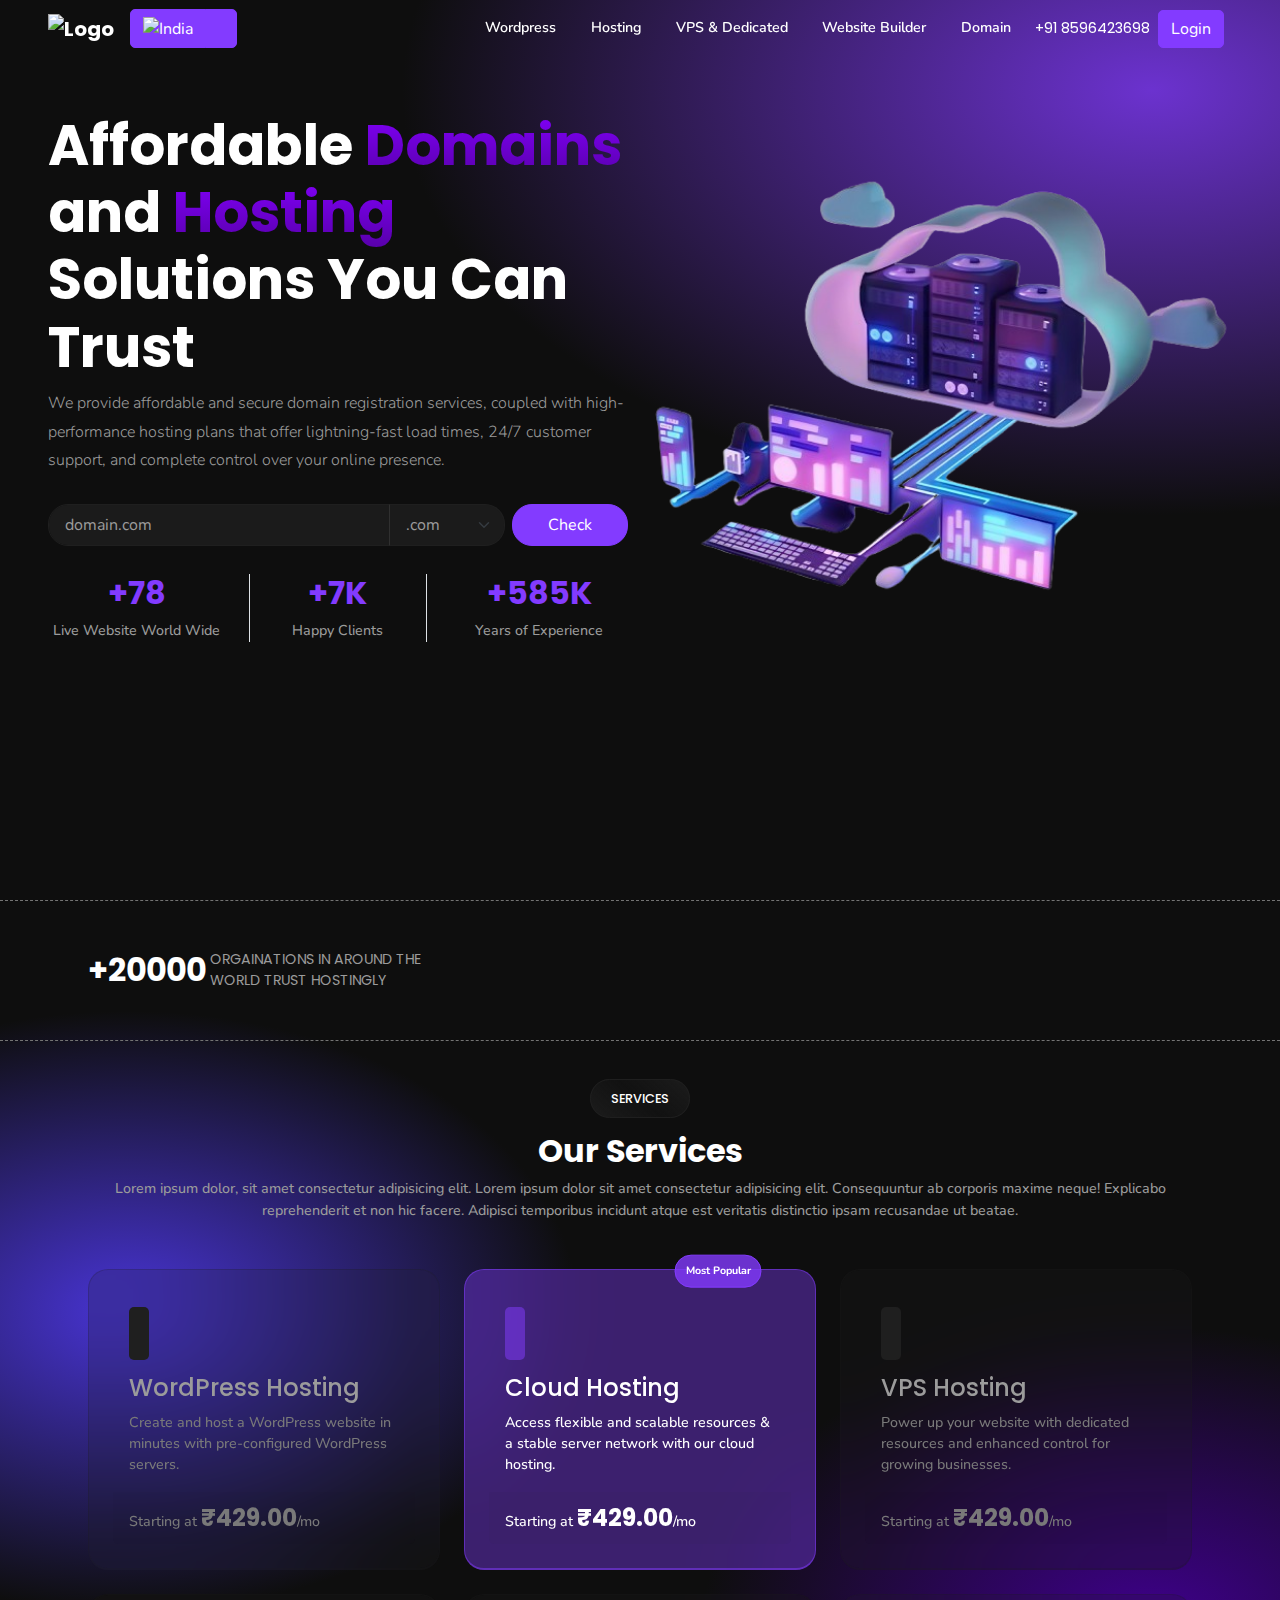
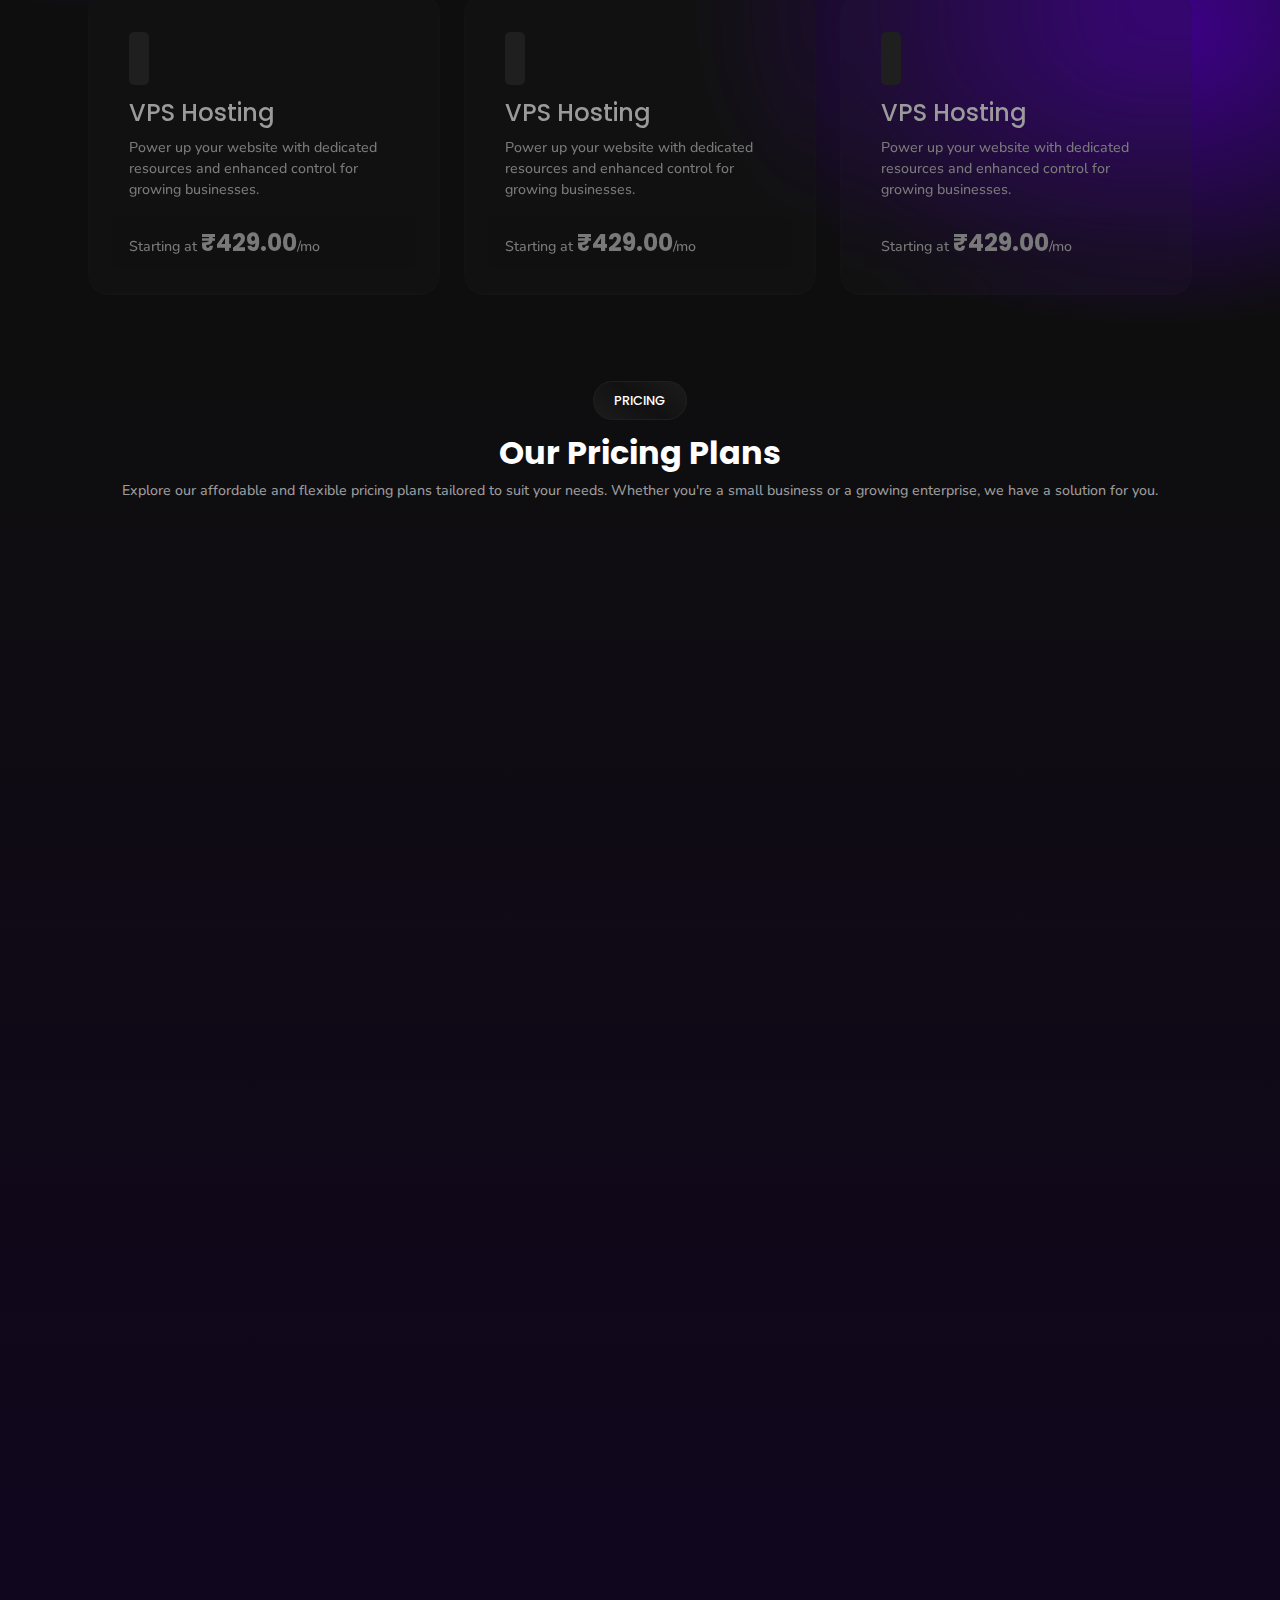
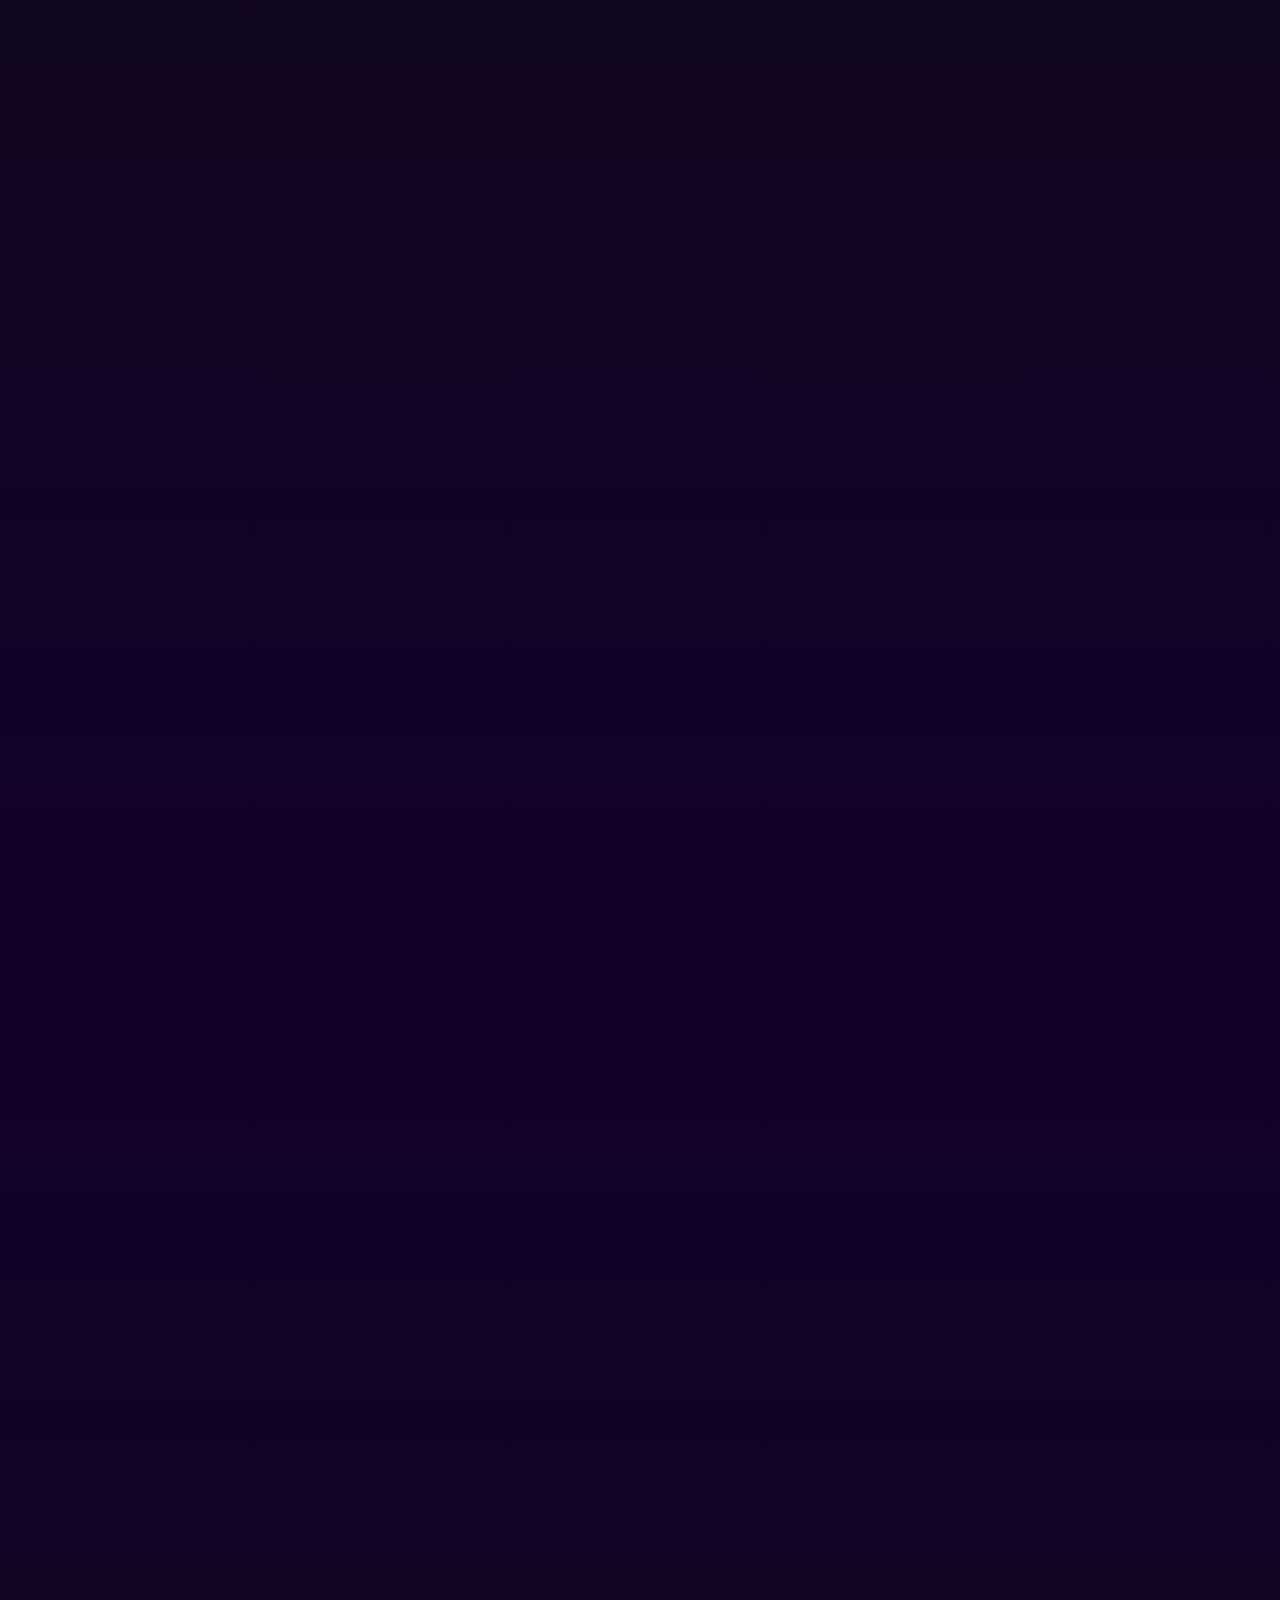
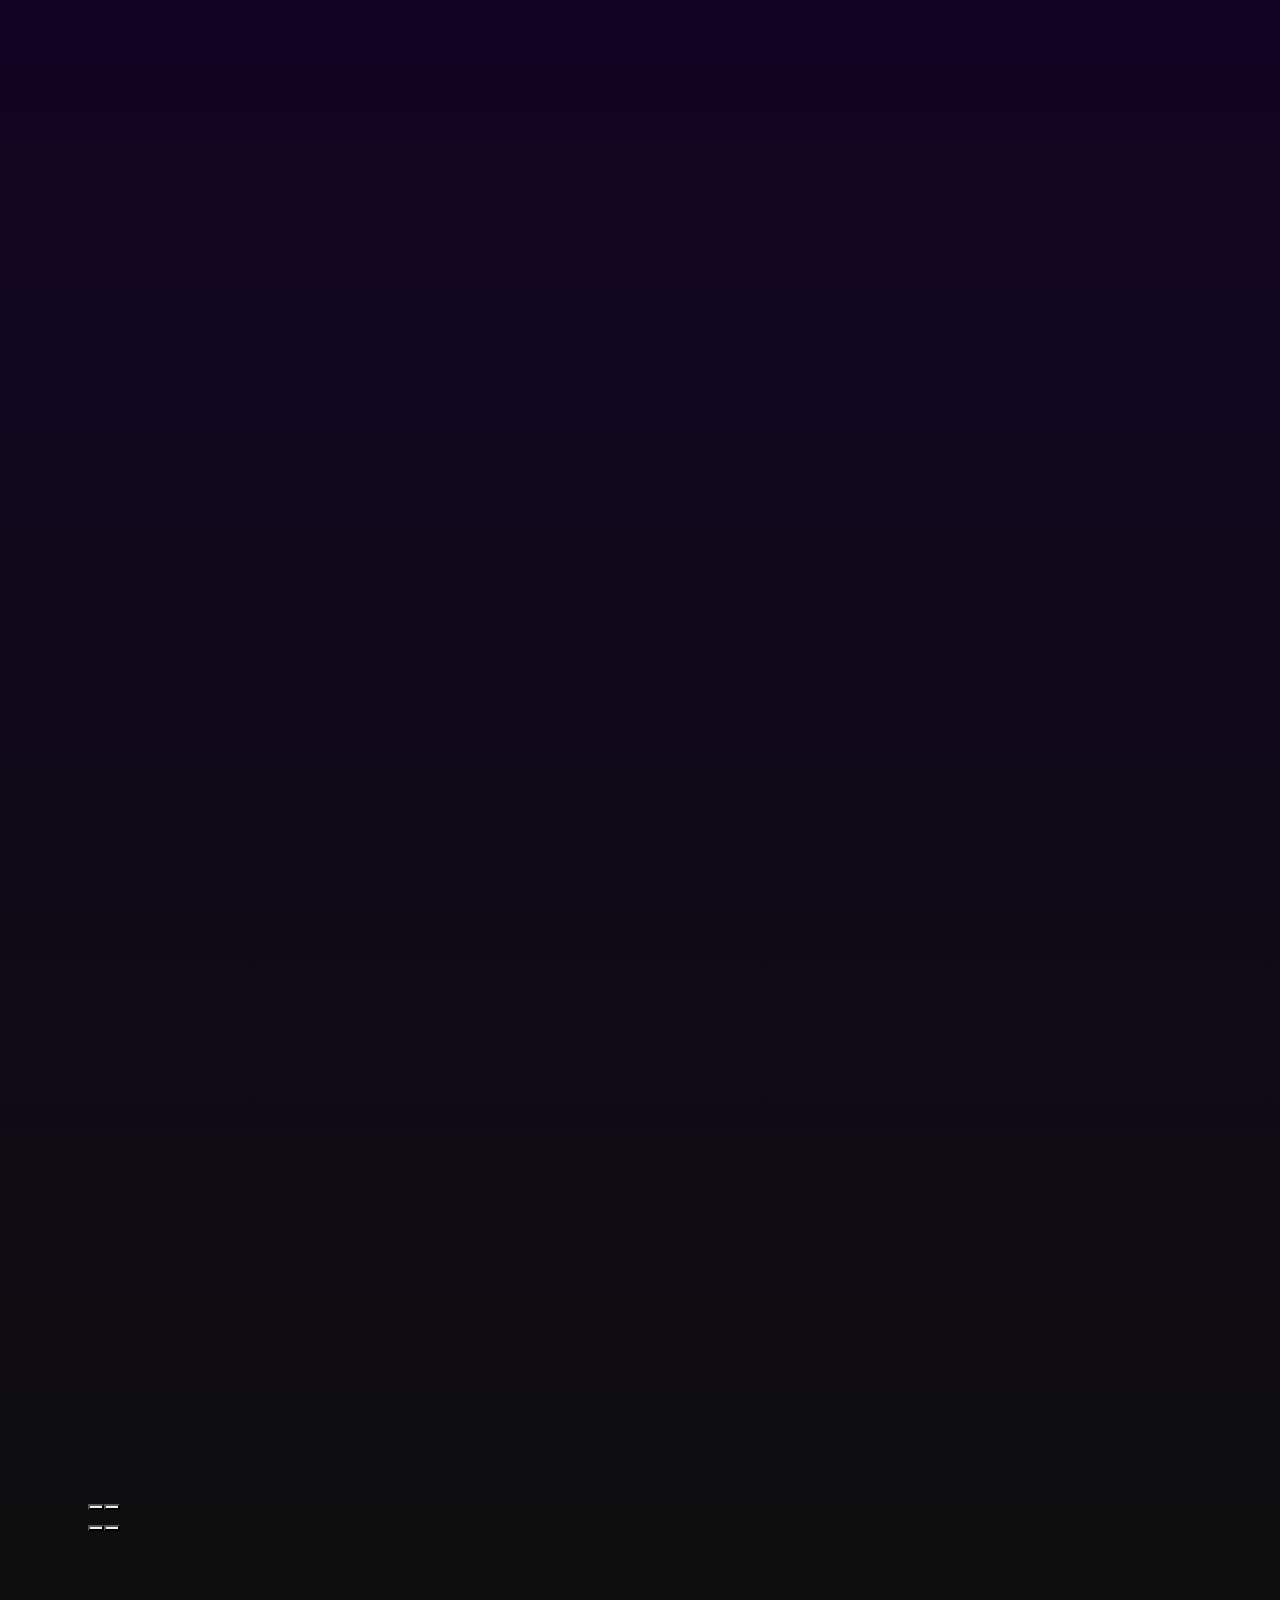
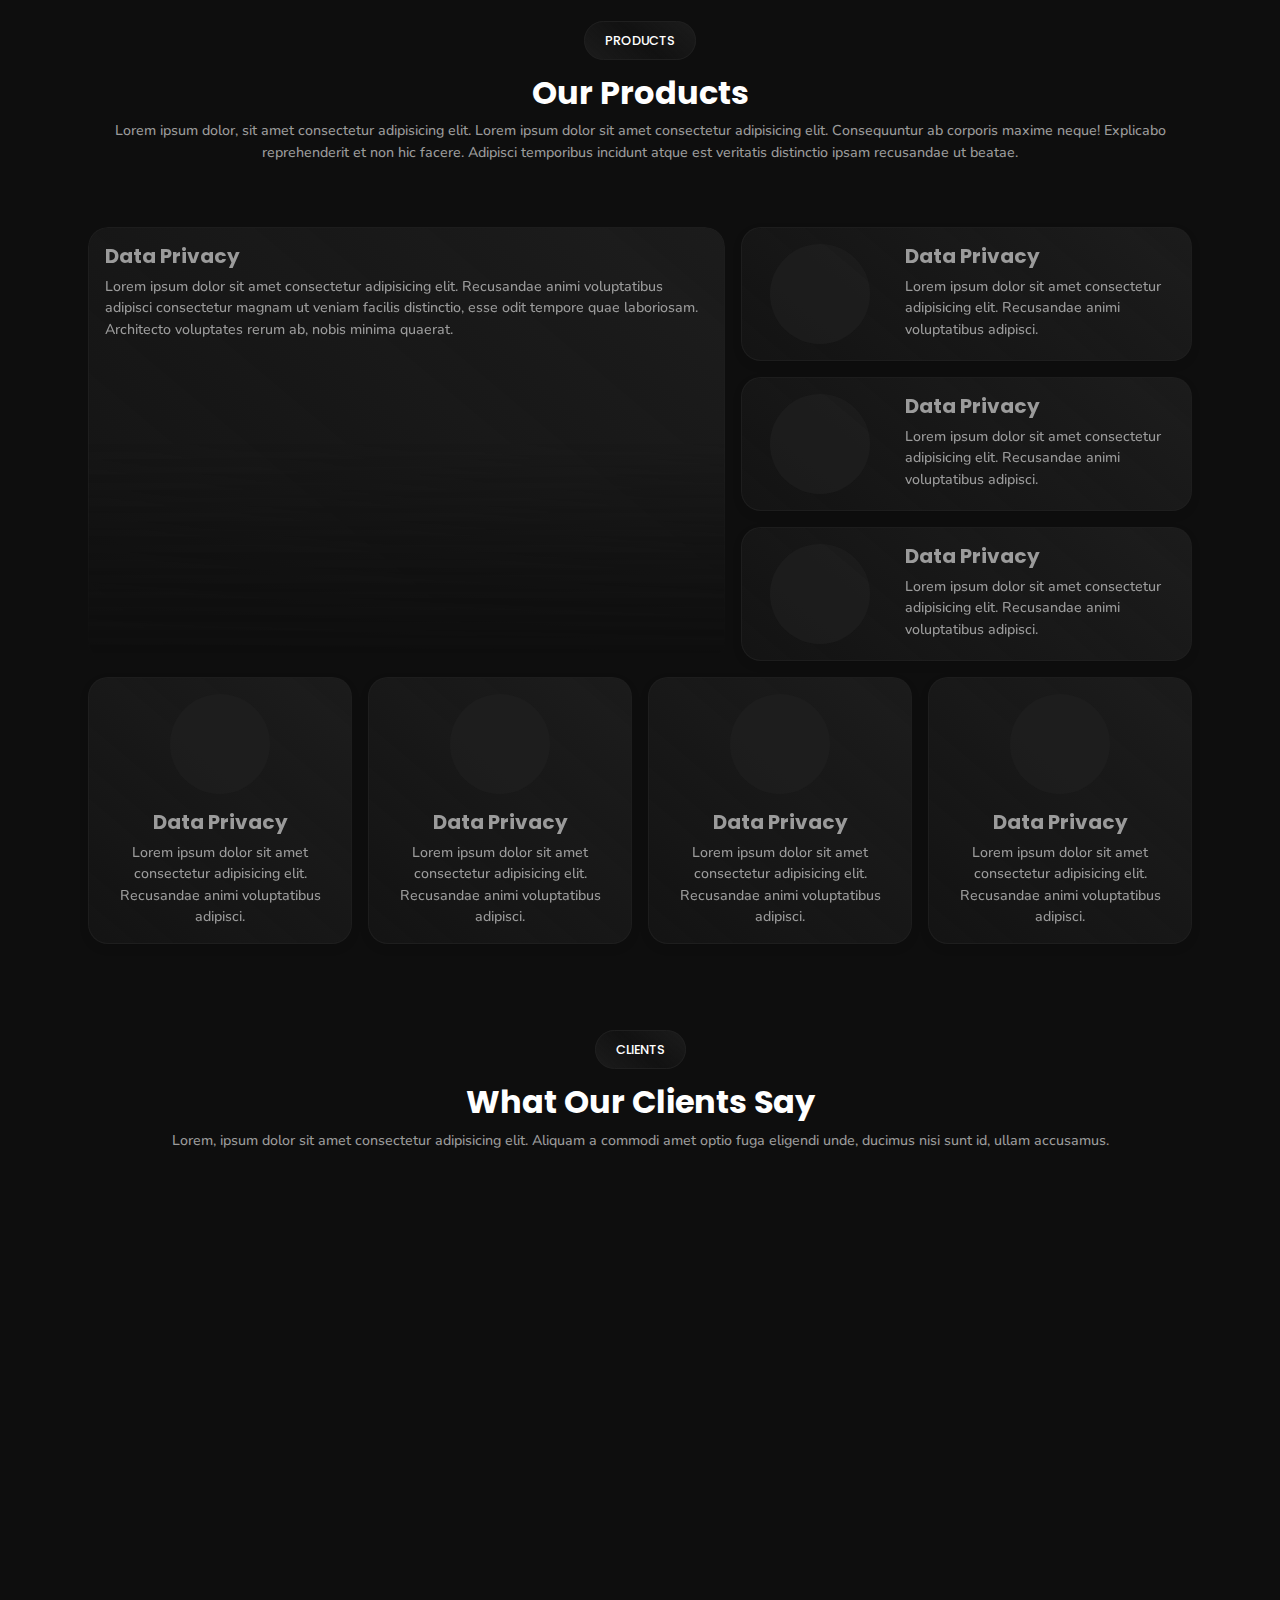
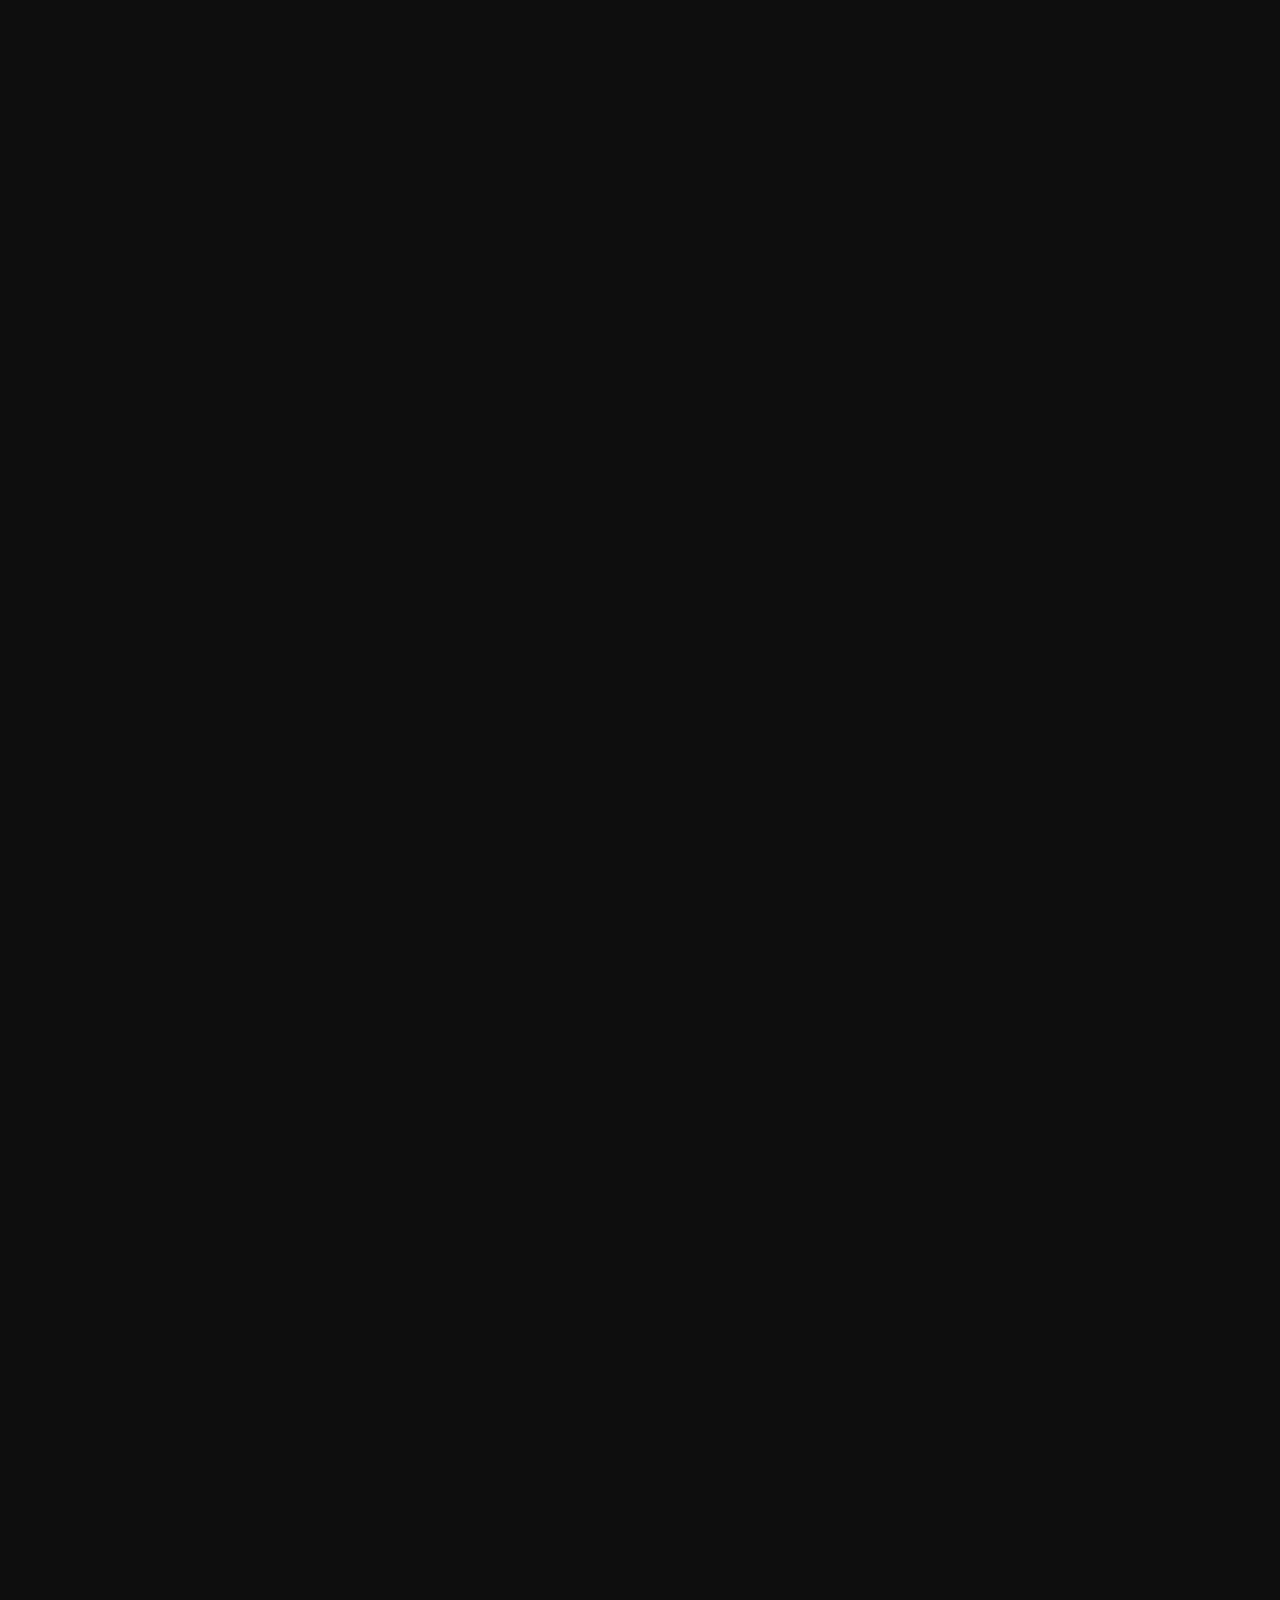
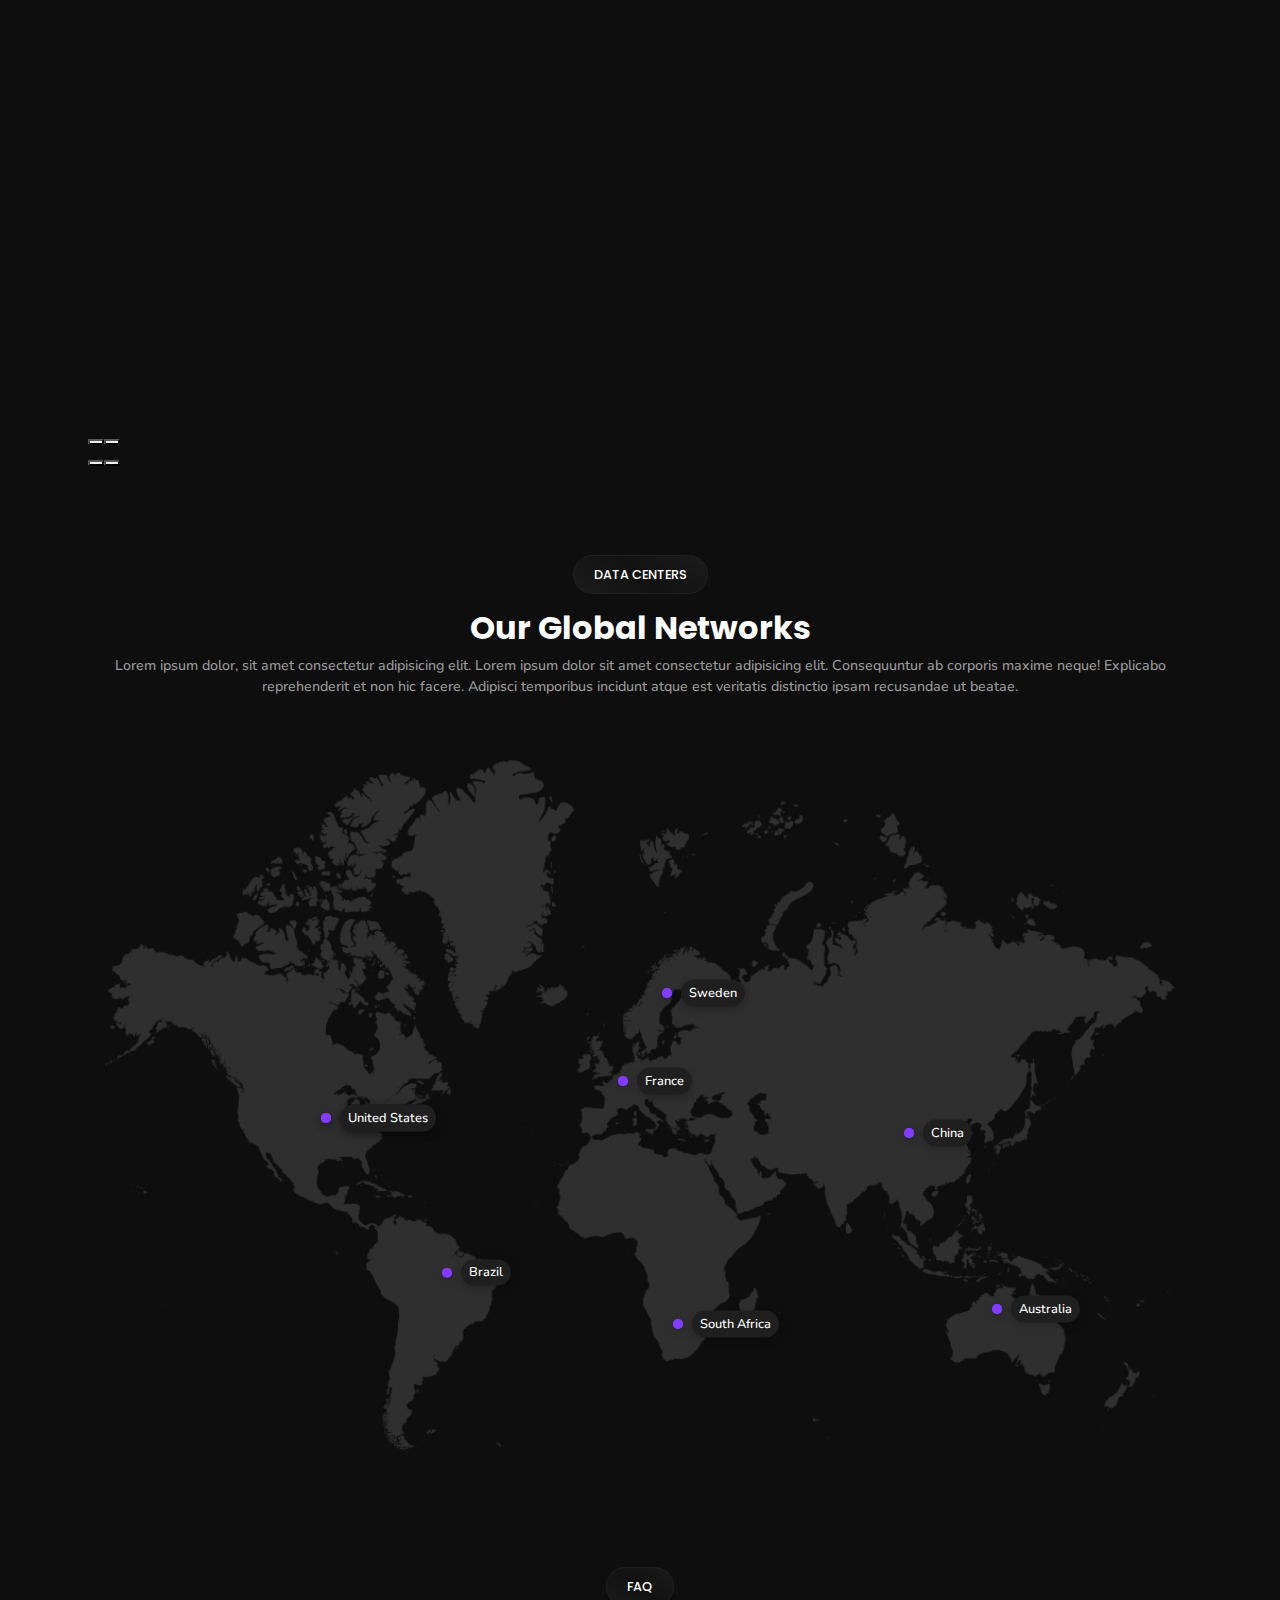
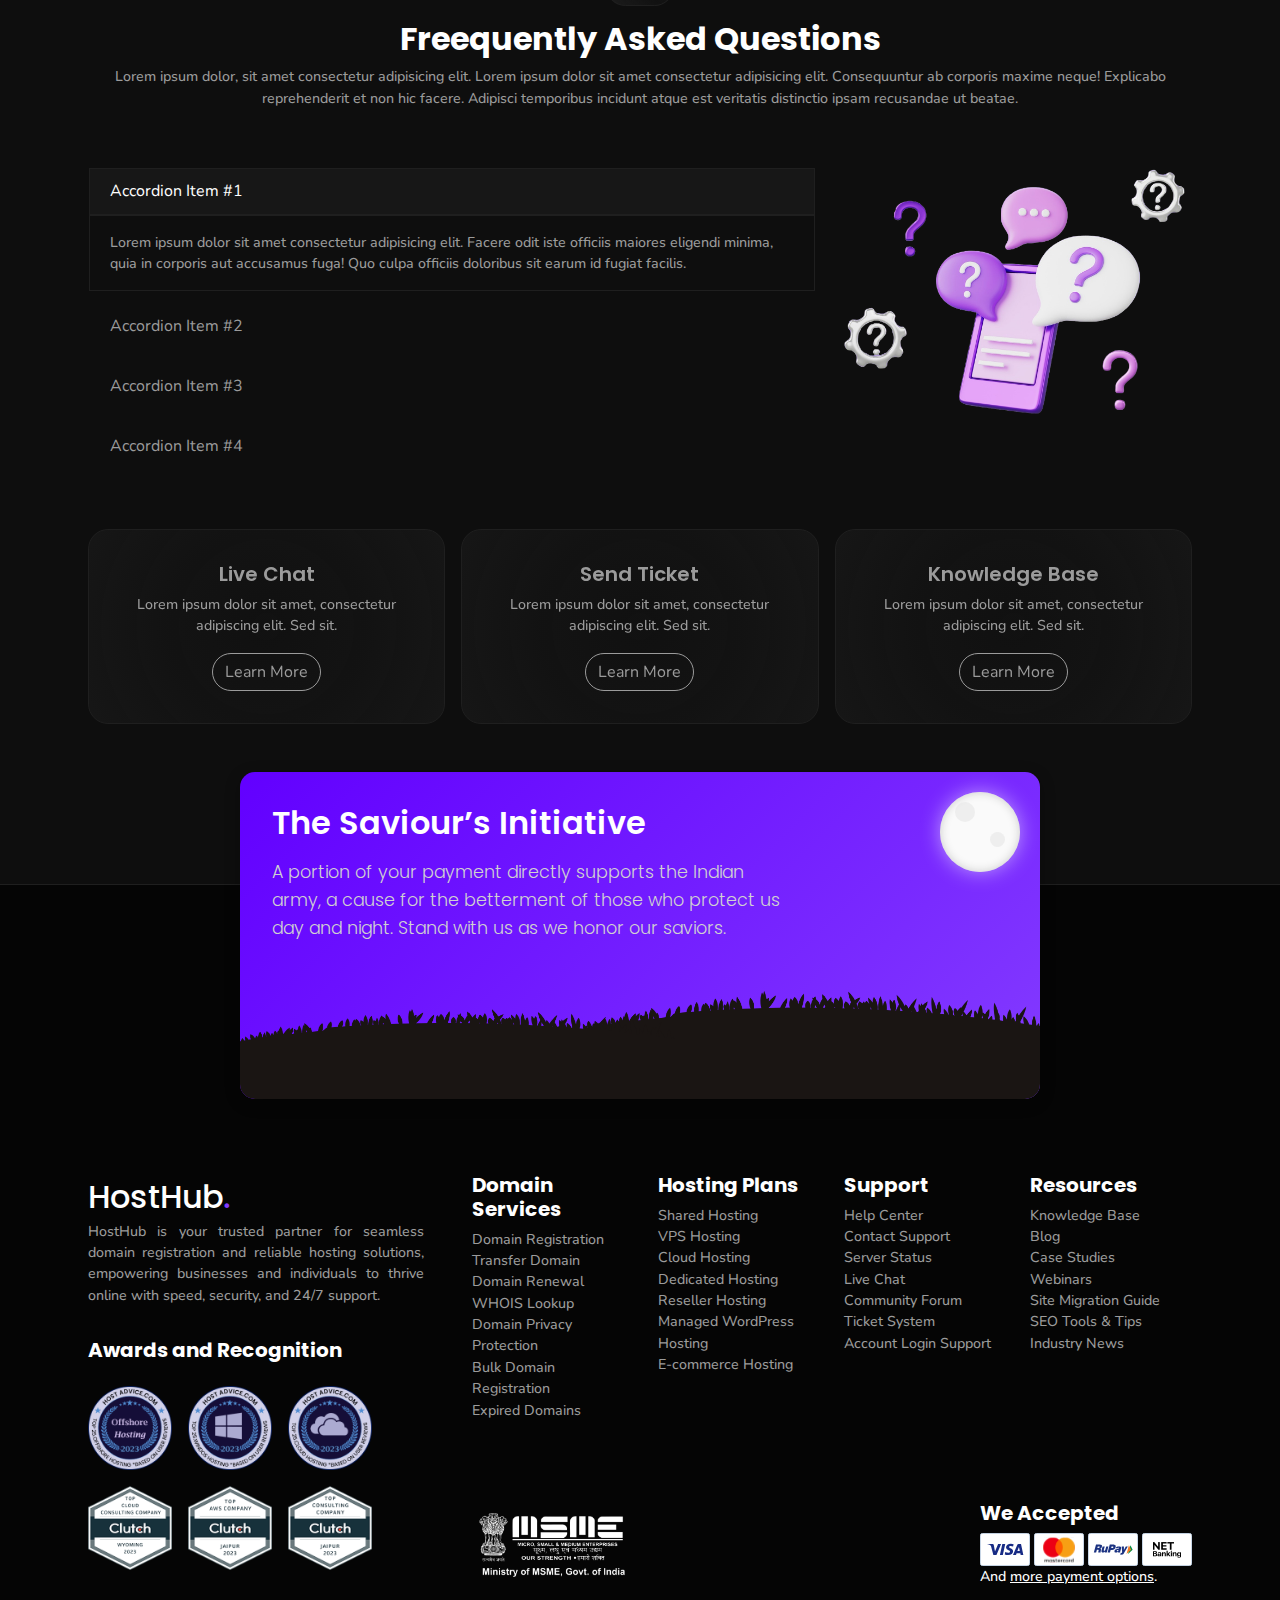
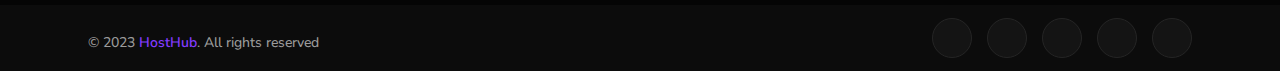
==== index.html @ 980e13a6 "updated" ====
<!doctype html>
<html lang="en">

<head>
    <meta charset="utf-8">
    <meta name="viewport" content="width=device-width, initial-scale=1">
    <title>Welcome To HostHub.</title>

    <!-- Bootstrap v5.3.3 -->
    <link href="https://cdn.jsdelivr.net/npm/bootstrap@5.3.3/dist/css/bootstrap.min.css" rel="stylesheet" />
    <!-- Remixicon v4.5.0 -->
    <link rel="stylesheet" href="https://cdnjs.cloudflare.com/ajax/libs/remixicon/4.5.0/remixicon.css" />
    <!-- Owl Carousel2 v2.3.4 -->
    <link rel="stylesheet"
        href="https://cdnjs.cloudflare.com/ajax/libs/OwlCarousel2/2.3.4/assets/owl.carousel.min.css" />
    <link rel="stylesheet"
        href="https://cdnjs.cloudflare.com/ajax/libs/OwlCarousel2/2.3.4/assets/owl.theme.default.min.css" />


    <!-- Main Stylesheet -->
    <link rel="stylesheet" href="assets/css/style.css" />
</head>

<body class="text-body">
    <header>
        <nav id="navbar" class="navbar navbar-expand-lg fixed-top" data-bs-theme="dark">
            <div class="container-fluid flex-nowrap">
                <button class="navbar-toggler p-0 me-2" type="button" data-bs-toggle="offcanvas"
                    data-bs-target="#offcanvasMainNavbar" aria-controls="offcanvasMainNavbar"
                    aria-label="Toggle navigation">
                    <i class="ri-menu-line"></i>
                </button>
                <a class="navbar-brand me-auto" href="#">
                    <img src="https://dummyimage.com/155x50&text=HostHub." alt="Logo" class="img-fluid">
                </a>
                <div class="offcanvas offcanvas-end" tabindex="-1" id="offcanvasMainNavbar"
                    aria-labelledby="offcanvasMainNavbarLabel" data-bs-scroll="false">
                    <div class="offcanvas-header justify-content-end">
                        <button type="button" class="btn-close" data-bs-dismiss="offcanvas" aria-label="Close"></button>
                    </div>
                    <div class="offcanvas-body">
                        <div class="input-group ms-md-3">
                            <button type="button" class="btn btn-primary">
                                <img src="https://flagcdn.com/in.svg" alt="India" width="30">
                                <span class="d-md-none">India</span>
                            </button>
                            <button type="button" class="btn btn-primary dropdown-toggle dropdown-toggle-split"
                                data-bs-toggle="dropdown" aria-expanded="false">
                            </button>
                            <ul class="dropdown-menu">
                                <li>
                                    <a class="dropdown-item" href="#">
                                        <img src="https://flagcdn.com/in.svg" alt="India" width="30" /> India (हिन्दी)
                                    </a>
                                </li>
                                <li>
                                    <a class="dropdown-item" href="#">
                                        <img src="https://flagcdn.com/us.svg" alt="United States" width="30" /> United
                                        States
                                    </a>
                                </li>
                                <li>
                                    <a class="dropdown-item" href="#">
                                        <img src="https://flagcdn.com/gb.svg" alt="United Kingdom" width="30" /> United
                                        Kingdom
                                    </a>
                                </li>
                            </ul>
                        </div>
                        <ul class="navbar-nav justify-content-center flex-grow-1 pe-3">
                            <li class="nav-item dropdown dropdown2">
                                <a class="nav-link dropdown-toggle text-underline-hover" href="#" role="button"
                                    data-bs-toggle="dropdown" aria-expanded="false">
                                    Wordpress
                                </a>
                                <ul class="dropdown-menu p-2">
                                    <li class="col-12">
                                        <a href="#" class="dropdown-link text-white text-decoration-none">
                                            <div class="d-flex p-2 align-items-center">
                                                <div class="icon fs-1 px-2 rounded-3">
                                                    <i class="ri-file-list-2-line"></i>
                                                </div>
                                                <div class="text px-2">
                                                    <h6 class="fw-bold mb-0">Lorem, ipsum dolor</h6>
                                                    <p class="small mb-0 text-muted">
                                                        Lorem ipsum dolor sit amet consectetur adipisicing elit.
                                                    </p>
                                                </div>
                                            </div>
                                        </a>
                                    </li>

                                    <li class="col-12">
                                        <a href="#" class="dropdown-link text-white text-decoration-none">
                                            <div class="d-flex p-2 align-items-center">
                                                <div class="icon fs-1 px-2 rounded-3">
                                                    <i class="ri-file-list-2-line"></i>
                                                </div>
                                                <div class="text px-2">
                                                    <h6 class="fw-bold mb-0">Lorem, ipsum dolor</h6>
                                                    <p class="small mb-0 text-muted">
                                                        Lorem ipsum dolor sit amet consectetur adipisicing elit.
                                                    </p>
                                                </div>
                                            </div>
                                        </a>
                                    </li>

                                    <li class="col-12">
                                        <a href="#" class="dropdown-link text-white text-decoration-none">
                                            <div class="d-flex p-2 align-items-center">
                                                <div class="icon fs-1 px-2 rounded-3">
                                                    <i class="ri-file-list-2-line"></i>
                                                </div>
                                                <div class="text px-2">
                                                    <h6 class="fw-bold mb-0">Lorem, ipsum dolor</h6>
                                                    <p class="small mb-0 text-muted">
                                                        Lorem ipsum dolor sit amet consectetur adipisicing elit.
                                                    </p>
                                                </div>
                                            </div>
                                        </a>
                                    </li>
                                </ul>

                            </li>


                            <li class="nav-item dropdown dropdown2">
                                <a class="nav-link dropdown-toggle text-underline-hover" href="#" role="button"
                                    data-bs-toggle="dropdown" aria-expanded="false">
                                    Hosting
                                </a>
                                <ul class="dropdown-menu p-2">
                                    <li class="col-12">
                                        <a href="#" class="dropdown-link text-white text-decoration-none">
                                            <div class="d-flex p-2 align-items-center">
                                                <div class="icon fs-1 px-2 rounded-3">
                                                    <i class="ri-file-list-2-line"></i>
                                                </div>
                                                <div class="text px-2">
                                                    <h6 class="fw-bold mb-0">Lorem, ipsum dolor</h6>
                                                    <p class="small mb-0 text-muted">
                                                        Lorem ipsum dolor sit amet consectetur adipisicing elit.
                                                    </p>
                                                </div>
                                            </div>
                                        </a>
                                    </li>

                                    <li class="col-12">
                                        <a href="#" class="dropdown-link text-white text-decoration-none">
                                            <div class="d-flex p-2 align-items-center">
                                                <div class="icon fs-1 px-2 rounded-3">
                                                    <i class="ri-file-list-2-line"></i>
                                                </div>
                                                <div class="text px-2">
                                                    <h6 class="fw-bold mb-0">Lorem, ipsum dolor</h6>
                                                    <p class="small mb-0 text-muted">
                                                        Lorem ipsum dolor sit amet consectetur adipisicing elit.
                                                    </p>
                                                </div>
                                            </div>
                                        </a>
                                    </li>

                                    <li class="col-12">
                                        <a href="#" class="dropdown-link text-white text-decoration-none">
                                            <div class="d-flex p-2 align-items-center">
                                                <div class="icon fs-1 px-2 rounded-3">
                                                    <i class="ri-file-list-2-line"></i>
                                                </div>
                                                <div class="text px-2">
                                                    <h6 class="fw-bold mb-0">Lorem, ipsum dolor</h6>
                                                    <p class="small mb-0 text-muted">
                                                        Lorem ipsum dolor sit amet consectetur adipisicing elit.
                                                    </p>
                                                </div>
                                            </div>
                                        </a>
                                    </li>
                                </ul>

                            </li>

                            <li class="nav-item dropdown dropdown2">
                                <a class="nav-link dropdown-toggle text-underline-hover" href="#" role="button"
                                    data-bs-toggle="dropdown" aria-expanded="false">
                                    VPS & Dedicated
                                </a>
                                <ul class="dropdown-menu p-2">
                                    <li class="col-12">
                                        <a href="#" class="dropdown-link text-white text-decoration-none">
                                            <div class="d-flex p-2 align-items-center">
                                                <div class="icon fs-1 px-2 rounded-3">
                                                    <i class="ri-file-list-2-line"></i>
                                                </div>
                                                <div class="text px-2">
                                                    <h6 class="fw-bold mb-0">Lorem, ipsum dolor</h6>
                                                    <p class="small mb-0 text-muted">
                                                        Lorem ipsum dolor sit amet consectetur adipisicing elit.
                                                    </p>
                                                </div>
                                            </div>
                                        </a>
                                    </li>

                                    <li class="col-12">
                                        <a href="#" class="dropdown-link text-white text-decoration-none">
                                            <div class="d-flex p-2 align-items-center">
                                                <div class="icon fs-1 px-2 rounded-3">
                                                    <i class="ri-file-list-2-line"></i>
                                                </div>
                                                <div class="text px-2">
                                                    <h6 class="fw-bold mb-0">Lorem, ipsum dolor</h6>
                                                    <p class="small mb-0 text-muted">
                                                        Lorem ipsum dolor sit amet consectetur adipisicing elit.
                                                    </p>
                                                </div>
                                            </div>
                                        </a>
                                    </li>

                                    <li class="col-12">
                                        <a href="#" class="dropdown-link text-white text-decoration-none">
                                            <div class="d-flex p-2 align-items-center">
                                                <div class="icon fs-1 px-2 rounded-3">
                                                    <i class="ri-file-list-2-line"></i>
                                                </div>
                                                <div class="text px-2">
                                                    <h6 class="fw-bold mb-0">Lorem, ipsum dolor</h6>
                                                    <p class="small mb-0 text-muted">
                                                        Lorem ipsum dolor sit amet consectetur adipisicing elit.
                                                    </p>
                                                </div>
                                            </div>
                                        </a>
                                    </li>
                                </ul>

                            </li>

                            <li class="nav-item dropdown dropdown2">
                                <a class="nav-link dropdown-toggle text-underline-hover" href="#" role="button"
                                    data-bs-toggle="dropdown" aria-expanded="false">
                                    Website Builder
                                </a>
                                <ul class="dropdown-menu p-2">
                                    <li class="col-12">
                                        <a href="#" class="dropdown-link text-white text-decoration-none">
                                            <div class="d-flex p-2 align-items-center">
                                                <div class="icon fs-1 px-2 rounded-3">
                                                    <i class="ri-file-list-2-line"></i>
                                                </div>
                                                <div class="text px-2">
                                                    <h6 class="fw-bold mb-0">Lorem, ipsum dolor</h6>
                                                    <p class="small mb-0 text-muted">
                                                        Lorem ipsum dolor sit amet consectetur adipisicing elit.
                                                    </p>
                                                </div>
                                            </div>
                                        </a>
                                    </li>

                                    <li class="col-12">
                                        <a href="#" class="dropdown-link text-white text-decoration-none">
                                            <div class="d-flex p-2 align-items-center">
                                                <div class="icon fs-1 px-2 rounded-3">
                                                    <i class="ri-file-list-2-line"></i>
                                                </div>
                                                <div class="text px-2">
                                                    <h6 class="fw-bold mb-0">Lorem, ipsum dolor</h6>
                                                    <p class="small mb-0 text-muted">
                                                        Lorem ipsum dolor sit amet consectetur adipisicing elit.
                                                    </p>
                                                </div>
                                            </div>
                                        </a>
                                    </li>

                                    <li class="col-12">
                                        <a href="#" class="dropdown-link text-white text-decoration-none">
                                            <div class="d-flex p-2 align-items-center">
                                                <div class="icon fs-1 px-2 rounded-3">
                                                    <i class="ri-file-list-2-line"></i>
                                                </div>
                                                <div class="text px-2">
                                                    <h6 class="fw-bold mb-0">Lorem, ipsum dolor</h6>
                                                    <p class="small mb-0 text-muted">
                                                        Lorem ipsum dolor sit amet consectetur adipisicing elit.
                                                    </p>
                                                </div>
                                            </div>
                                        </a>
                                    </li>
                                </ul>

                            </li>


                            <li class="nav-item">
                                <a href="#" class="nav-link text-underline-hover">Domain</a>
                            </li>
                        </ul>
                    </div>
                </div>
                <div class="ms-auto me-2 me-md-none d-flex align-items-center">
                    <a href="tel://+91" target="_blank" class="phone me-2 text-underline-hover">
                        <i class="ri-phone-fill"></i><span class="d-none d-md-inline number">+91 8596423698</span>
                    </a>
                    <a href="#" class="btn btn-primary">Login</a>
                </div>
            </div>
        </nav>

    </header>

    <main>
        <!-- Hero -->
        <section id="hero">
            <div class="background-glow-circle glwo001"></div>
            <div class="container-fluid">
                <div class="row">
                    <div class="col-md-6">
                        <h1 class="heading-primary display-4 fw-bold">Affordable <span>Domains</span> and
                            <span>Hosting</span> Solutions You Can Trust
                        </h1>
                        <p class="lead">We provide affordable and secure domain registration services, coupled with
                            high-performance hosting plans that offer lightning-fast load times, 24/7 customer support,
                            and complete control over your online presence.</p>
                        <form action="#" class="search-domain">
                            <div class="input-group">
                                <input type="text" class="form-control" placeholder="domain.com" aria-label="domain.com"
                                    name="sld">
                                <select class="form-select" name="tld">
                                    <option selected>.com</option>
                                    <option value="in">.in</option>
                                    <option value="org">.org</option>
                                    <option value="io">.io</option>
                                </select>
                                <button type="submit" class="btn btn-primary" type="button">Check</button>
                            </div>
                        </form>
                        <div class="meta-counters">
                            <div class="row text-center">
                                <div class="col-4">
                                    <div class="counter-box">
                                        <h2 class="counter-number" data-count="200">0</h2>
                                        <p class="desc-text">Live Website World Wide</p>
                                    </div>
                                </div>
                                <div class="col-4">
                                    <div class="counter-box border-start border-end">
                                        <h2 class="counter-number" data-count="20000">0</h2>
                                        <p class="desc-text">Happy Clients</p>
                                    </div>
                                </div>
                                <div class="col-4">
                                    <div class="counter-box">
                                        <h2 class="counter-number" data-count="1500000">0</h2>
                                        <p class="desc-text">Years of Experience</p>
                                    </div>
                                </div>
                            </div>
                        </div>
                    </div>
                    <div class="col-md-6 pt-md-5 d-none d-md-block">
                        <img src="assets/img/hero.png" alt="" class="w-100">
                    </div>
                </div>
            </div>
        </section>

        <!-- vendors -->
        <section id="vendors">
            <div class="container">
                <div class="row g-3 g-md-2">
                    <div class="col-md-4">
                        <div class="row g-1 gy-3 text-center text-md-start">
                            <div class="col-md-4 d-flex align-items-center justify-content-center">
                                <h2 class="fw-bold m-0">+20000</h2>
                            </div>
                            <div class="col-md-8 d-flex align-items-center justify-content-center">
                                <p class="text-uppercase m-0">orgainations in around the world trust hostingly
                                </p>
                            </div>
                        </div>
                    </div>
                    <div class="col-md-8 vendors-logo d-flex justify-content-between text-center text-md-start">
                        <img src="https://whitematter.tech/posts/cloudflare-static-site-hosting/logo.png" alt="">
                        <img src="https://whitematter.tech/posts/cloudflare-static-site-hosting/logo.png" alt="">
                        <img src="https://whitematter.tech/posts/cloudflare-static-site-hosting/logo.png" alt="">
                        <img src="https://whitematter.tech/posts/cloudflare-static-site-hosting/logo.png" alt="">
                    </div>
                </div>
            </div>
        </section>

        <!-- Services -->
        <section id="services">
            <div class="background-glow-circle glwo002"></div>
            <div class="background-glow-circle glwo003"></div>
            <div class="container">
                <div class="section-title">
                    <div class="heading-pill"><span>Services</span></div>
                    <h2 class="heading-primary text-center">Our Services</h2>
                    <p class="text-center mb-md-5">Lorem ipsum dolor, sit amet consectetur adipisicing elit. Lorem ipsum
                        dolor sit amet consectetur adipisicing elit. Consequuntur ab corporis maxime neque! Explicabo
                        reprehenderit et non hic facere. Adipisci temporibus incidunt atque est veritatis distinctio
                        ipsam
                        recusandae ut beatae.</p>
                </div>

                <div class="row g-4">
                    <div class="col-md-4">
                        <div class="card p-4">
                            <div class="card-body">
                                <div class="icon mb-3">
                                    <span><i class="ri-article-fill"></i></span>
                                </div>
                                <h4 class="card-title"><a href="#">WordPress Hosting</a></h4>
                                <p class="card-text">Create and host a WordPress website in minutes with pre-configured
                                    WordPress servers.</p>
                            </div>
                            <div class="card-footer">
                                <p class="price">Starting at <span class="amount">₹429.00</span>/mo</p>
                            </div>
                        </div>
                    </div>

                    <div class="col-md-4">
                        <div class="card p-4">
                            <span class="popular badge translate-middle mt-3">Most Popular</span>
                            <div class="card-body">
                                <div class="icon mb-3">
                                    <span><i class="ri-article-fill"></i></span>
                                </div>
                                <h4 class="card-title"><a href="#">Cloud Hosting</a></h4>
                                <p class="card-text">Access flexible and scalable resources & a stable server network
                                    with our cloud hosting.</p>
                            </div>
                            <div class="card-footer">
                                <p class="price">Starting at <span class="amount">₹429.00</span>/mo</p>
                            </div>
                        </div>
                    </div>

                    <div class="col-md-4">
                        <div class="card p-4">
                            <div class="card-body">
                                <div class="icon mb-3">
                                    <span><i class="ri-article-fill"></i></span>
                                </div>
                                <h4 class="card-title"><a href="#">VPS Hosting</a></h4>
                                <p class="card-text">Power up your website with dedicated resources and enhanced control
                                    for growing businesses.</p>
                            </div>
                            <div class="card-footer">
                                <p class="price">Starting at <span class="amount">₹429.00</span>/mo</p>
                            </div>
                        </div>
                    </div>

                    <div class="col-md-4">
                        <div class="card p-4">
                            <div class="card-body">
                                <div class="icon mb-3">
                                    <span><i class="ri-article-fill"></i></span>
                                </div>
                                <h4 class="card-title"><a href="#">VPS Hosting</a></h4>
                                <p class="card-text">Power up your website with dedicated resources and enhanced control
                                    for growing businesses.</p>
                            </div>
                            <div class="card-footer">
                                <p class="price">Starting at <span class="amount">₹429.00</span>/mo</p>
                            </div>
                        </div>
                    </div>

                    <div class="col-md-4">
                        <div class="card p-4">
                            <div class="card-body">
                                <div class="icon mb-3">
                                    <span><i class="ri-article-fill"></i></span>
                                </div>
                                <h4 class="card-title"><a href="#">VPS Hosting</a></h4>
                                <p class="card-text">Power up your website with dedicated resources and enhanced control
                                    for growing businesses.</p>
                            </div>
                            <div class="card-footer">
                                <p class="price">Starting at <span class="amount">₹429.00</span>/mo</p>
                            </div>
                        </div>
                    </div>

                    <div class="col-md-4">
                        <div class="card p-4">
                            <div class="card-body">
                                <div class="icon mb-3">
                                    <span><i class="ri-article-fill"></i></span>
                                </div>
                                <h4 class="card-title"><a href="#">VPS Hosting</a></h4>
                                <p class="card-text">Power up your website with dedicated resources and enhanced control
                                    for growing businesses.</p>
                            </div>
                            <div class="card-footer">
                                <p class="price">Starting at <span class="amount">₹429.00</span>/mo</p>
                            </div>
                        </div>
                    </div>
                </div>


            </div>
        </section>

        <!-- Pricing -->
        <section id="pricing">
            <div class="container">
                <div class="section-title">
                    <div class="heading-pill"><span>Pricing</span></div>
                    <h2 class="heading-primary text-center">Our Pricing Plans</h2>
                    <p class="text-center mb-md-5">Explore our affordable and flexible pricing plans tailored to suit
                        your
                        needs. Whether you're a small business or a growing enterprise, we have a solution for you.</p>
                </div>

                <div class="pricing-carousel">
                    <!-- Basic Plan -->
                    <div class="card">
                        <div class="card-body pt-5">
                            <h3 class="text-center">Basic Plan</h3>
                            <p class="amount text-center"><span>$19.99</span>/month</p>
                            <ul class="price-list">
                                <li>1 Website</li>
                                <li>1 Domain</li>
                                <li>24/7 Support</li>
                                <li>Free SSL Certificate</li>
                                <li>5 GB Storage</li>
                                <li>Basic Backup</li>
                            </ul>
                        </div>
                        <div class="card-footer">
                            <button class="btn btn-primary w-100">Order Now</button>
                        </div>
                    </div>

                    <!-- Standard Plan -->
                    <div class="card">
                        <div class="card-body pt-5">
                            <h3 class="text-center">Standard Plan</h3>
                            <p class="amount text-center"><span>$39.99</span>/month</p>
                            <ul class="price-list">
                                <li>3 Websites</li>
                                <li>2 Domains</li>
                                <li>Priority Support</li>
                                <li>Free SSL Certificate</li>
                                <li>50 GB Storage</li>
                                <li>Weekly Backup</li>
                                <li>Cloud Hosting</li>
                            </ul>
                        </div>
                        <div class="card-footer">
                            <button class="btn btn-primary w-100">Order Now</button>
                        </div>
                    </div>

                    <!-- Premium Plan -->
                    <div class="card popular">
                        <div class="card-body pt-5">
                            <h3 class="text-center">Premium Plan</h3>
                            <p class="amount text-center"><span>$59.99</span>/month</p>
                            <ul class="price-list">
                                <li>Unlimited Websites</li>
                                <li>Unlimited Domains</li>
                                <li>24/7 VIP Support</li>
                                <li>Free SSL Certificate</li>
                                <li>200 GB Storage</li>
                                <li>Daily Backup</li>
                                <li>Free CDN</li>
                                <li>Advanced Security Features</li>
                            </ul>
                        </div>
                        <div class="card-footer">
                            <button class="btn btn-primary w-100">Order Now</button>
                        </div>
                    </div>

                    <!-- Ultimate Plan -->
                    <div class="card">
                        <div class="card-body pt-5">
                            <h3 class="text-center">Ultimate Plan</h3>
                            <p class="amount text-center"><span>$99.99</span>/month</p>
                            <ul class="price-list">
                                <li>Unlimited Websites</li>
                                <li>Unlimited Domains</li>
                                <li>24/7 Dedicated Support</li>
                                <li>Free SSL Certificate</li>
                                <li>500 GB Storage</li>
                                <li>Real-Time Backup</li>
                                <li>Free CDN</li>
                                <li>Advanced Security Features</li>
                                <li>Dedicated IP</li>
                                <li>Free Migration</li>
                            </ul>
                        </div>
                        <div class="card-footer">
                            <button class="btn btn-primary w-100">Order Now</button>
                        </div>
                    </div>
                </div>
            </div>
        </section>

        <!-- Products -->
        <section id="products">
            <div class="container">
                <div class="section-title">
                    <div class="heading-pill"><span>Products</span></div>
                    <h2 class="heading-primary text-center">Our Products</h2>
                    <p class="text-center mb-5">Lorem ipsum dolor, sit amet consectetur adipisicing elit. Lorem ipsum
                        dolor
                        sit amet consectetur adipisicing elit. Consequuntur ab corporis maxime neque! Explicabo
                        reprehenderit et non hic facere. Adipisci temporibus incidunt atque est veritatis distinctio
                        ipsam
                        recusandae ut beatae.</p>
                </div>

                <div class="row g-3 justify-content-md-center mt-3">
                    <div class="col-md-7">
                        <div class="card h-100"
                            style="mask-image: linear-gradient(to bottom, var(--color-bg-body), var(--color-bg-body), rgba(0, 0, 0, 0)); -webkit-mask-image: linear-gradient(to bottom, var(--color-bg-body), var(--color-bg-body), rgba(0, 0, 0, 0));">
                            <div class="card-body">
                                <h5 class="card-title">Data Privacy</h5>
                                <p class="card-text">Lorem ipsum dolor sit amet consectetur adipisicing elit. Recusandae
                                    animi voluptatibus adipisci consectetur magnam ut veniam facilis distinctio, esse
                                    odit tempore quae laboriosam. Architecto voluptates rerum ab, nobis minima quaerat.
                                </p>
                                <img src="https://www.fasthosts.co.uk/img/new-images/masthead/reseller-hosting.svg"
                                    alt="" class="card-img-bottom">
                            </div>
                        </div>
                    </div>
                    <div class="col-md-5">
                        <div class="row g-3">
                            <div class="col-12">
                                <div class="card">
                                    <div class="card-body">
                                        <div class="row">
                                            <div class="col-md-4 d-flex justify-content-center">
                                                <div class="icon"><i class="ri-article-fill"></i></div>
                                            </div>
                                            <div class="col-md-8">
                                                <h5 class="card-title">Data Privacy</h5>
                                                <p class="card-text">Lorem ipsum dolor sit amet consectetur adipisicing
                                                    elit. Recusandae animi voluptatibus adipisci.</p>
                                            </div>
                                        </div>
                                    </div>
                                </div>
                            </div>
                            <div class="col-12">
                                <div class="card">
                                    <div class="card-body">
                                        <div class="row">
                                            <div class="col-md-4 d-flex justify-content-center">
                                                <div class="icon"><i class="ri-article-fill"></i></div>
                                            </div>
                                            <div class="col-md-8">
                                                <h5 class="card-title">Data Privacy</h5>
                                                <p class="card-text">Lorem ipsum dolor sit amet consectetur adipisicing
                                                    elit. Recusandae animi voluptatibus adipisci.</p>
                                            </div>
                                        </div>
                                    </div>
                                </div>
                            </div>
                            <div class="col-12">
                                <div class="card">
                                    <div class="card-body">
                                        <div class="row">
                                            <div class="col-md-4 d-flex justify-content-center">
                                                <div class="icon"><i class="ri-article-fill"></i></div>
                                            </div>
                                            <div class="col-md-8">
                                                <h5 class="card-title">Data Privacy</h5>
                                                <p class="card-text">Lorem ipsum dolor sit amet consectetur adipisicing
                                                    elit. Recusandae animi voluptatibus adipisci.</p>
                                            </div>
                                        </div>
                                    </div>
                                </div>
                            </div>
                        </div>
                    </div>
                    <div class="col-md-3">
                        <div class="card">
                            <div class="card-body text-center">
                                <div class="d-flex justify-content-center mb-3">
                                    <div class="icon"><i class="ri-article-fill"></i></div>
                                </div>
                                <h5 class="card-title">Data Privacy</h5>
                                <p class="card-text">Lorem ipsum dolor sit amet consectetur adipisicing elit. Recusandae
                                    animi voluptatibus adipisci.</p>
                            </div>
                        </div>
                    </div>
                    <div class="col-md-3">
                        <div class="card">
                            <div class="card-body text-center">
                                <div class="d-flex justify-content-center mb-3">
                                    <div class="icon"><i class="ri-article-fill"></i></div>
                                </div>
                                <h5 class="card-title">Data Privacy</h5>
                                <p class="card-text">Lorem ipsum dolor sit amet consectetur adipisicing elit. Recusandae
                                    animi voluptatibus adipisci.</p>
                            </div>
                        </div>
                    </div>
                    <div class="col-md-3">
                        <div class="card">
                            <div class="card-body text-center">
                                <div class="d-flex justify-content-center mb-3">
                                    <div class="icon"><i class="ri-article-fill"></i></div>
                                </div>
                                <h5 class="card-title">Data Privacy</h5>
                                <p class="card-text">Lorem ipsum dolor sit amet consectetur adipisicing elit. Recusandae
                                    animi voluptatibus adipisci.</p>
                            </div>
                        </div>
                    </div>
                    <div class="col-md-3">
                        <div class="card">
                            <div class="card-body text-center">
                                <div class="d-flex justify-content-center mb-3">
                                    <div class="icon"><i class="ri-article-fill"></i></div>
                                </div>
                                <h5 class="card-title">Data Privacy</h5>
                                <p class="card-text">Lorem ipsum dolor sit amet consectetur adipisicing elit. Recusandae
                                    animi voluptatibus adipisci.</p>
                            </div>
                        </div>
                    </div>
                </div>
            </div>
        </section>

        <!-- Testimonials -->
        <section id="testimonials">
            <div class="container">
                <div class="section-title">
                    <div class="heading-pill"><span>Clients</span></div>
                    <h2 class="heading-primary text-center">What Our Clients Say</h2>
                    <p class="text-center mb-5">Lorem, ipsum dolor sit amet consectetur adipisicing elit. Aliquam a
                        commodi
                        amet optio fuga eligendi unde, ducimus nisi sunt id, ullam accusamus.</p>
                </div>

                <div class="testimonials-carousel">
                    <div class="card">
                        <div class="card-body">
                            <div class="icon mb-2">
                                <i class="ri-double-quotes-l"></i>
                            </div>
                            <blockquote class="blockquote text-center">
                                <p class="mb-0 fst-italic">"I am very satisfied with my purchase. Your team helped me a
                                    lot with the new release for RLT version. I hope you are always successful."</p>
                            </blockquote>
                        </div>
                        <div class="card-footer border-0">
                            <div class="d-flex align-items-center gap-3">
                                <div class="flex-shrink-0">
                                    <img src="https://picsum.photos/200/200" alt="John Doe" class="rounded-circle"
                                        style="width: 50px;" />
                                </div>
                                <div class="flex-grow-1">
                                    <h6 class="card-title mb-1 fw-bold">John Doe</h6>
                                    <p class="card-text small">CEO, XYZ Corporation</p>
                                </div>
                            </div>
                        </div>

                    </div>

                    <div class="card">
                        <div class="card-body">
                            <div class="icon mb-2">
                                <i class="ri-double-quotes-l"></i>
                            </div>
                            <blockquote class="blockquote text-center">
                                <p class="mb-0 fst-italic">"I am very satisfied with my purchase. Your team helped me a
                                    lot with the new release for RLT version. I hope you are always successful."</p>
                            </blockquote>
                        </div>
                        <div class="card-footer border-0">
                            <div class="d-flex align-items-center gap-3">
                                <div class="flex-shrink-0">
                                    <img src="https://picsum.photos/200/200" alt="John Doe" class="rounded-circle"
                                        style="width: 50px;" />
                                </div>
                                <div class="flex-grow-1">
                                    <h6 class="card-title mb-1 fw-bold">John Doe</h6>
                                    <p class="card-text small">CEO, XYZ Corporation</p>
                                </div>
                            </div>
                        </div>
                    </div>

                    <div class="card">
                        <div class="card-body">
                            <div class="icon mb-2">
                                <i class="ri-double-quotes-l"></i>
                            </div>
                            <blockquote class="blockquote text-center">
                                <p class="mb-0 fst-italic">"I am very satisfied with my purchase. Your team helped me a
                                    lot with the new release for RLT version. I hope you are always successful."</p>
                            </blockquote>
                        </div>
                        <div class="card-footer border-0">
                            <div class="d-flex align-items-center gap-3">
                                <div class="flex-shrink-0">
                                    <img src="https://picsum.photos/200/200" alt="John Doe" class="rounded-circle"
                                        style="width: 50px;" />
                                </div>
                                <div class="flex-grow-1">
                                    <h6 class="card-title mb-1 fw-bold">John Doe</h6>
                                    <p class="card-text small">CEO, XYZ Corporation</p>
                                </div>
                            </div>
                        </div>
                    </div>

                    <div class="card">
                        <div class="card-body">
                            <div class="icon mb-2">
                                <i class="ri-double-quotes-l"></i>
                            </div>
                            <blockquote class="blockquote text-center">
                                <p class="mb-0 fst-italic">"I am very satisfied with my purchase. Your team helped me a
                                    lot with the new release for RLT version. I hope you are always successful."</p>
                            </blockquote>
                        </div>
                        <div class="card-footer border-0">
                            <div class="d-flex align-items-center gap-3">
                                <div class="flex-shrink-0">
                                    <img src="https://picsum.photos/200/200" alt="John Doe" class="rounded-circle"
                                        style="width: 50px;" />
                                </div>
                                <div class="flex-grow-1">
                                    <h6 class="card-title mb-1 fw-bold">John Doe</h6>
                                    <p class="card-text small">CEO, XYZ Corporation</p>
                                </div>
                            </div>
                        </div>
                    </div>

                    <div class="card">
                        <div class="card-body">
                            <div class="icon mb-2">
                                <i class="ri-double-quotes-l"></i>
                            </div>
                            <blockquote class="blockquote text-center">
                                <p class="mb-0 fst-italic">"I am very satisfied with my purchase. Your team helped me a
                                    lot with the new release for RLT version. I hope you are always successful."</p>
                            </blockquote>
                        </div>
                        <div class="card-footer border-0">
                            <div class="d-flex align-items-center gap-3">
                                <div class="flex-shrink-0">
                                    <img src="https://picsum.photos/200/200" alt="John Doe" class="rounded-circle"
                                        style="width: 50px;" />
                                </div>
                                <div class="flex-grow-1">
                                    <h6 class="card-title mb-1 fw-bold">John Doe</h6>
                                    <p class="card-text small">CEO, XYZ Corporation</p>
                                </div>
                            </div>
                        </div>
                    </div>

                    <div class="card">
                        <div class="card-body">
                            <div class="icon mb-2">
                                <i class="ri-double-quotes-l"></i>
                            </div>
                            <blockquote class="blockquote text-center">
                                <p class="mb-0 fst-italic">"I am very satisfied with my purchase. Your team helped me a
                                    lot with the new release for RLT version. I hope you are always successful."</p>
                            </blockquote>
                        </div>
                        <div class="card-footer border-0">
                            <div class="d-flex align-items-center gap-3">
                                <div class="flex-shrink-0">
                                    <img src="https://picsum.photos/200/200" alt="John Doe" class="rounded-circle"
                                        style="width: 50px;" />
                                </div>
                                <div class="flex-grow-1">
                                    <h6 class="card-title mb-1 fw-bold">John Doe</h6>
                                    <p class="card-text small">CEO, XYZ Corporation</p>
                                </div>
                            </div>
                        </div>
                    </div>
                </div>




            </div>
        </section>

        <!-- Global Networks -->
        <section id="gNetwork">
            <div class="container">
                <div class="section-title">
                    <div class="heading-pill"><span>Data centers</span></div>
                    <h2 class="heading-primary text-center">Our Global Networks</h2>
                    <p class="text-center mb-5">Lorem ipsum dolor, sit amet consectetur adipisicing elit. Lorem ipsum
                        dolor
                        sit amet consectetur adipisicing elit. Consequuntur ab corporis maxime neque! Explicabo
                        reprehenderit et non hic facere. Adipisci temporibus incidunt atque est veritatis distinctio
                        ipsam
                        recusandae ut beatae.</p>
                </div>


                <div class="world-map">
                    <img src="assets/img/worldmap.png" alt="worldmap" class="img-fluid">
                    <div class="pin usa">
                        <span>United States</span>
                    </div>
                    <div class="pin usa">
                        <span>United States</span>
                    </div>
                    <div class="pin france">
                        <span>France</span>
                    </div>
                    <div class="pin sweden">
                        <span>Sweden</span>
                    </div>
                    <div class="pin south-africa">
                        <span>South Africa</span>
                    </div>
                    <div class="pin brazil">
                        <span>Brazil</span>
                    </div>
                    <div class="pin china">
                        <span>China</span>
                    </div>
                    <div class="pin australia">
                        <span>Australia</span>
                    </div>
                </div>



            </div>
        </section>

        <!-- FAQ -->
        <section id="faq">
            <div class="container">
                <div class="section-title">
                    <div class="heading-pill"><span>FAQ</span></div>
                    <h2 class="heading-primary text-center">Freequently Asked Questions</h2>
                    <p class="text-center mb-5">Lorem ipsum dolor, sit amet consectetur adipisicing elit. Lorem ipsum
                        dolor
                        sit amet consectetur adipisicing elit. Consequuntur ab corporis maxime neque! Explicabo
                        reprehenderit et non hic facere. Adipisci temporibus incidunt atque est veritatis distinctio
                        ipsam
                        recusandae ut beatae.</p>
                </div>

                <div class="row">
                    <div class="col-md-8">
                        <div class="accordion" id="accordionFAQ">
                            <div class="accordion-item">
                                <h2 class="accordion-header">
                                    <button class="accordion-button" type="button" data-bs-toggle="collapse"
                                        data-bs-target="#question1" aria-expanded="true" aria-controls="question1">
                                        Accordion Item #1
                                    </button>
                                </h2>
                                <div id="question1" class="accordion-collapse collapse show"
                                    data-bs-parent="#accordionFAQ">
                                    <div class="accordion-body">
                                        Lorem ipsum dolor sit amet consectetur adipisicing elit. Facere odit iste
                                        officiis maiores eligendi minima, quia in corporis aut accusamus fuga! Quo culpa
                                        officiis doloribus sit earum id fugiat facilis.
                                    </div>
                                </div>
                            </div>
                            <div class="accordion-item">
                                <h2 class="accordion-header">
                                    <button class="accordion-button collapsed" type="button" data-bs-toggle="collapse"
                                        data-bs-target="#question2" aria-expanded="false" aria-controls="question2">
                                        Accordion Item #2
                                    </button>
                                </h2>
                                <div id="question2" class="accordion-collapse collapse" data-bs-parent="#accordionFAQ">
                                    <div class="accordion-body">
                                        Lorem ipsum dolor sit amet consectetur adipisicing elit. Unde ad doloribus
                                        veritatis repellat fugit nostrum debitis non esse qui, alias corrupti veniam
                                        similique ducimus sequi, beatae quae deleniti suscipit modi.
                                    </div>
                                </div>
                            </div>
                            <div class="accordion-item">
                                <h2 class="accordion-header">
                                    <button class="accordion-button collapsed" type="button" data-bs-toggle="collapse"
                                        data-bs-target="#question3" aria-expanded="false" aria-controls="question3">
                                        Accordion Item #3
                                    </button>
                                </h2>
                                <div id="question3" class="accordion-collapse collapse" data-bs-parent="#accordionFAQ">
                                    <div class="accordion-body">
                                        Lorem ipsum dolor, sit amet consectetur adipisicing elit. Debitis eius incidunt
                                        cumque voluptatum asperiores dolorum! Ad aliquam, laudantium commodi dolorum
                                        blanditiis, cupiditate voluptates quidem, doloribus placeat ut velit laborum
                                        tempore!
                                    </div>
                                </div>
                            </div>
                            <div class="accordion-item">
                                <h2 class="accordion-header">
                                    <button class="accordion-button collapsed" type="button" data-bs-toggle="collapse"
                                        data-bs-target="#question3" aria-expanded="false" aria-controls="question4">
                                        Accordion Item #4
                                    </button>
                                </h2>
                                <div id="question4" class="accordion-collapse collapse" data-bs-parent="#accordionFAQ">
                                    <div class="accordion-body">
                                        Lorem ipsum dolor, sit amet consectetur adipisicing elit. Debitis eius incidunt
                                        cumque voluptatum asperiores dolorum! Ad aliquam, laudantium commodi dolorum
                                        blanditiis, cupiditate voluptates quidem, doloribus placeat ut velit laborum
                                        tempore!
                                    </div>
                                </div>
                            </div>
                        </div>
                    </div>
                    <div class="col-md-4 d-flex justify-content-center align-items-center d-none d-md-block">
                        <img src="assets/img/faq.png" alt="" class="w-100">
                    </div>
                </div>
            </div>
        </section>



        <!-- End Section -->
        <div id="endSection">
            <div class="container">
                <div class="row g-3">
                    <div class="col-md-4">
                        <div class="card">
                            <div class="card-body">
                                <div class="icon"><i class="ri-chat-voice-ai-line"></i></div>
                                <h5 class="card-title">Live Chat</h5>
                                <p class="card-text">Lorem ipsum dolor sit amet, consectetur adipiscing elit. Sed sit.
                                </p>
                                <a href="#" class="btn btn-outline-primary">Learn More</a>
                            </div>
                        </div>
                    </div>
                    <div class="col-md-4">
                        <div class="card">
                            <div class="card-body">
                                <div class="icon"><i class="ri-ticket-2-line"></i></div>
                                <h5 class="card-title">Send Ticket</h5>
                                <p class="card-text">Lorem ipsum dolor sit amet, consectetur adipiscing elit. Sed sit.
                                </p>
                                <a href="#" class="btn btn-outline-primary">Learn More</a>
                            </div>
                        </div>
                    </div>
                    <div class="col-md-4">
                        <div class="card">
                            <div class="card-body">
                                <div class="icon"><i class="ri-bard-line"></i></div>
                                <h5 class="card-title">knowledge base</h5>
                                <p class="card-text">Lorem ipsum dolor sit amet, consectetur adipiscing elit. Sed sit.
                                </p>
                                <a href="#" class="btn btn-outline-primary">Learn More</a>
                            </div>
                        </div>
                    </div>
                </div>
            </div>
        </div>
    </main>

    <section id="bottom">
        <!-- Initiative -->
        <div id="initiative">
            <div class="container d-flex justify-content-center align-items-center">
                <div class="initiative-box">
                    <div class="text-content">
                        <h3>The Saviour’s Initiative</h3>
                        <p>A portion of your payment directly supports the Indian army, a cause for the betterment of
                            those who protect us day and night. Stand with us as we honor our saviors.</p>
                    </div>
                    <div class="moon"></div>
                    <div class="grass"></div>
                </div>
            </div>
        </div>
        <footer class="mt-5">
            <div class="footer-top container text-center text-md-start">
                <div class="row gx-5">
                    <!-- Branding and Description -->
                    <div class="col-md-4">
                        <a class="footer-brand" href="#">
                            HostHub<span class="dot">.</span>
                        </a>
                        <div class="footer-description">
                            HostHub is your trusted partner for seamless domain registration and reliable hosting
                            solutions,
                            empowering businesses and individuals to thrive online with speed, security, and 24/7
                            support.
                        </div>
                        <div class="d-flex d-md-block justify-content-center align-items-center mb-3 mb-md-3">
                            <div class="footer-awards row mt-3 g-3 mb-3">
                                <h5 class="fs-5 heading-primary">Awards and Recognition</h5>
                                <div class="col-4">
                                    <a href="#" target="_blank" rel="noopener noreferrer"><img
                                            src="assets/img/offshore_hosting_badge.png" alt="Offshore Hosting Badge"
                                            class="img-fluid"></a>
                                </div>
                                <div class="col-4">
                                    <a href="#" target="_blank" rel="noopener noreferrer"><img
                                            src="assets/img/windos_hosting_badge.png" alt="Windos Hosting Badge"
                                            class="img-fluid"></a>
                                </div>
                                <div class="col-4">
                                    <a href="#" target="_blank" rel="noopener noreferrer"><img
                                            src="assets/img/cloud_hosting_badge.png" alt="Cloud Hosting Badge"
                                            class="img-fluid"></a>
                                </div>
                                <div class="col-4">
                                    <a href="#" target="_blank" rel="noopener noreferrer"><img
                                            src="assets/img/top_clutch_01.png" alt="Top Clutch Award"
                                            class="img-fluid"></a>
                                </div>
                                <div class="col-4">
                                    <a href="#" target="_blank" rel="noopener noreferrer"><img
                                            src="assets/img/top_clutch_02.png" alt="Top Clutch Award"
                                            class="img-fluid"></a>
                                </div>
                                <div class="col-4">
                                    <a href="#" target="_blank" rel="noopener noreferrer"><img
                                            src="assets/img/top_clutch_03.png" alt="Top Clutch Award"
                                            class="img-fluid"></a>
                                </div>
                            </div>
                        </div>
                    </div>

                    <div class="col-md-8">
                        <!-- Quick Links Section -->
                        <div class="footer-links row">
                            <div class="col-md-3">
                                <h5 class="heading-primary">Domain Services</h5>
                                <ul>
                                    <li><a href="#" class="text-underline-hover">Domain Registration</a></li>
                                    <li><a href="#" class="text-underline-hover">Transfer Domain</a></li>
                                    <li><a href="#" class="text-underline-hover">Domain Renewal</a></li>
                                    <li><a href="#" class="text-underline-hover">WHOIS Lookup</a></li>
                                    <li><a href="#" class="text-underline-hover">Domain Privacy Protection</a></li>
                                    <li><a href="#" class="text-underline-hover">Bulk Domain Registration</a></li>
                                    <li><a href="#" class="text-underline-hover">Expired Domains</a></li>
                                </ul>
                            </div>
                            <div class="col-md-3">
                                <h5 class="heading-primary">Hosting Plans</h5>
                                <ul>
                                    <li><a href="#" class="text-underline-hover">Shared Hosting</a></li>
                                    <li><a href="#" class="text-underline-hover">VPS Hosting</a></li>
                                    <li><a href="#" class="text-underline-hover">Cloud Hosting</a></li>
                                    <li><a href="#" class="text-underline-hover">Dedicated Hosting</a></li>
                                    <li><a href="#" class="text-underline-hover">Reseller Hosting</a></li>
                                    <li><a href="#" class="text-underline-hover">Managed WordPress Hosting</a></li>
                                    <li><a href="#" class="text-underline-hover">E-commerce Hosting</a></li>
                                </ul>
                            </div>
                            <div class="col-md-3">
                                <h5 class="heading-primary">Support</h5>
                                <ul>
                                    <li><a href="#" class="text-underline-hover">Help Center</a></li>
                                    <li><a href="#" class="text-underline-hover">Contact Support</a></li>
                                    <li><a href="#" class="text-underline-hover">Server Status</a></li>
                                    <li><a href="#" class="text-underline-hover">Live Chat</a></li>
                                    <li><a href="#" class="text-underline-hover">Community Forum</a></li>
                                    <li><a href="#" class="text-underline-hover">Ticket System</a></li>
                                    <li><a href="#" class="text-underline-hover">Account Login Support</a></li>
                                </ul>
                            </div>
                            <div class="col-md-3">
                                <h5 class="heading-primary">Resources</h5>
                                <ul>
                                    <li><a href="#" class="text-underline-hover">Knowledge Base</a></li>
                                    <li><a href="#" class="text-underline-hover">Blog</a></li>
                                    <li><a href="#" class="text-underline-hover">Case Studies</a></li>
                                    <li><a href="#" class="text-underline-hover">Webinars</a></li>
                                    <li><a href="#" class="text-underline-hover">Site Migration Guide</a></li>
                                    <li><a href="#" class="text-underline-hover">SEO Tools & Tips</a></li>
                                    <li><a href="#" class="text-underline-hover">Industry News</a></li>
                                </ul>
                            </div>

                        </div>

                        <div class="my-3">
                            <!-- MSME -->
                            <div class="footer-gov-msme mt-md-5 mb-md-3 float-md-start">
                                <a href="#" target="_blank" rel="noopener noreferrer"><img src="assets/img/msme.png"
                                        alt="MSME" style="width: 10rem; filter: brightness(0) invert(1);"></a>
                            </div>

                            <!-- Payment Methods -->
                            <div class="footer-payment-methods mt-5 mb-md-3 float-md-end">
                                <h5 class="heading-primary">We Accepted</h5>
                                <div class="payment-logo">
                                    <img src="assets/img/visa_icon.svg" alt="Visa">
                                    <img src="assets/img/mastercard_icon.svg" alt="Mastercard">
                                    <img src="assets/img/rupay_icon.svg" alt="Rupay">
                                    <img src="assets/img/netbanking_icon.svg" alt="Netbanking">
                                    <p class="m-0">And <a href="#" class="text-white">more payment options</a>.</p>
                                </div>
                            </div>
                        </div>
                    </div>
                </div>
            </div>
            <div class="footer-bottom text-center text-md-start">
                <div class="container d-md-flex justify-content-between align-items-center">
                    <p class="mb-0">&copy; 2023 <a href="#" class="link-primary">HostHub</a>. All rights reserved</p>
                    <ul class="social-icons pt-md-2">
                        <li><a href="#" class="btn"><i class="ri-messenger-line"></i></a></li>
                        <li><a href="#" class="btn"><i class="ri-instagram-line"></i></a></li>
                        <li><a href="#" class="btn"><i class="ri-github-line"></i></a></li>
                        <li><a href="#" class="btn"><i class="ri-discord-line"></i></a></li>
                        <li><a href="#" class="btn"><i class="ri-linkedin-fill"></i></a></li>
                    </ul>
                </div>
            </div>
        </footer>
    </section>
    <!-- Jquery v3.7.1 -->
    <script src="https://cdnjs.cloudflare.com/ajax/libs/jquery/3.7.1/jquery.min.js"></script>
    <!-- Bootstrap v5.3.3 -->
    <script src="https://cdn.jsdelivr.net/npm/@popperjs/core@2.11.8/dist/umd/popper.min.js"></script>
    <script src="https://cdn.jsdelivr.net/npm/bootstrap@5.3.3/dist/js/bootstrap.min.js"></script>
    <!-- Owl Carousel2 v2.3.4 -->
    <script src="https://cdnjs.cloudflare.com/ajax/libs/OwlCarousel2/2.3.4/owl.carousel.min.js"></script>
    <!-- Default Js -->
    <script src="assets/js/script.js"></script>
</body>

</html>
---- assets/css/style.css ----
@import url("https://fonts.googleapis.com/css2?family=Nunito:ital,wght@0,200..1000;1,200..1000&family=Poppins:ital,wght@0,100;0,200;0,300;0,400;0,500;0,600;0,700;0,800;0,900;1,100;1,200;1,300;1,400;1,500;1,600;1,700;1,800;1,900&display=swap");

/* Global Variables */
:root {
  /* Primary Colors */
  --color-primary: rgb(131, 59, 255); /* 100% opacity */
  --color-primary-900: rgba(131, 59, 255, 0.9); /* 90% opacity */
  --color-primary-800: rgba(131, 59, 255, 0.8); /* 80% opacity */
  --color-primary-700: rgba(131, 59, 255, 0.7); /* 70% opacity */
  --color-primary-600: rgba(131, 59, 255, 0.6); /* 60% opacity */
  --color-primary-500: rgba(131, 59, 255, 0.5); /* 50% opacity */
  --color-primary-400: rgba(131, 59, 255, 0.4); /* 40% opacity */
  --color-primary-300: rgba(131, 59, 255, 0.3); /* 30% opacity */
  --color-primary-200: rgba(131, 59, 255, 0.2); /* 20% opacity */
  --color-primary-100: rgba(131, 59, 255, 0.1); /* 10% opacity */

  /* Secondary Colors */
  --color-secondary: rgb(31, 31, 31); /* 100% opacity */
  --color-secondary-900: rgba(31, 31, 31, 0.9); /* 90% opacity */
  --color-secondary-800: rgba(31, 31, 31, 0.8); /* 80% opacity */
  --color-secondary-700: rgba(31, 31, 31, 0.7); /* 70% opacity */
  --color-secondary-600: rgba(31, 31, 31, 0.6); /* 60% opacity */
  --color-secondary-500: rgba(31, 31, 31, 0.5); /* 50% opacity */
  --color-secondary-400: rgba(31, 31, 31, 0.4); /* 40% opacity */
  --color-secondary-300: rgba(31, 31, 31, 0.3); /* 30% opacity */
  --color-secondary-200: rgba(31, 31, 31, 0.2); /* 20% opacity */
  --color-secondary-100: rgba(31, 31, 31, 0.1); /* 10% opacity */

  /* Accent Colors */
  --color-accent: rgba(61, 0, 194, 1); /* 100% opacity */
  --color-accent-900: rgba(61, 0, 194, 0.9); /* 90% opacity */
  --color-accent-800: rgba(61, 0, 194, 0.8); /* 80% opacity */
  --color-accent-700: rgba(61, 0, 194, 0.7); /* 70% opacity */
  --color-accent-600: rgba(61, 0, 194, 0.6); /* 60% opacity */
  --color-accent-500: rgba(61, 0, 194, 0.5); /* 50% opacity */
  --color-accent-400: rgba(61, 0, 194, 0.4); /* 40% opacity */
  --color-accent-300: rgba(61, 0, 194, 0.3); /* 30% opacity */
  --color-accent-200: rgba(61, 0, 194, 0.2); /* 20% opacity */
  --color-accent-100: rgba(61, 0, 194, 0.1); /* 10% opacity */

  /* Background and Text Colors */
  --color-bg-body: #0e0e0e;
  --color-text-primary: #9b9b9b;
  --color-text-heading: #fff;
  --color-bg-dropdown: var(--color-secondary);

  /* Font Families */
  --font-heading: "Poppins", sans-serif;
  --font-body: "Nunito", sans-serif;

  /* Typography */
  --font-size-body: 0.89rem;
  --bs-body-font-size: var(--font-size-body);
  --line-height-body: 1.5;

  /* Transition */
  --transition-default: 0.3s;

  /* Box Shadows */
  --shadow-box: 0 0.5rem 1rem rgba(21, 1, 46, 0.15);
  --shadow-box-sm: 0 0.125rem 0.25rem rgba(21, 1, 46, 0.075);
  --shadow-box-lg: 0 1rem 3rem rgba(21, 1, 46, 0.175);
  --shadow-box-inset: inset 0 1px 2px rgba(21, 1, 46, 0.075);
  --bs-box-shadow: var(--shadow-box);
  --bs-box-shadow-sm: var(--shadow-box-sm);
  --bs-box-shadow-lg: var(--shadow-box-lg);
  --bs-box-shadow-inset: var(--shadow-box-inset);

  /* Gradients */
  --gradient-1: radial-gradient(
    closest-side,
    var(--color-primary-800),
    var(--color-bg-body)
  );
  --gradient-2: radial-gradient(closest-side, #4834d4, var(--color-bg-body));
  --gradient-3: radial-gradient(
    closest-side,
    rgb(63, 0, 141),
    var(--color-bg-body)
  );
  --gradient-4: radial-gradient(closest-side, #3867d6, var(--color-bg-body));
  --gradient-5: radial-gradient(
    closest-side,
    var(--color-primary-800),
    var(--color-bg-body)
  );
  --gradient-6: radial-gradient(
    closest-side,
    var(--color-primary-800),
    var(--color-bg-body)
  );
}

html[data-theme="light"] {
  /* Background and Text Colors */
  --color-bg-body: #f7f7f7;
  --color-text-primary: #444444;
  --color-text-heading: #181818;
  --color-bg-dropdown: #f8f8f8;
}

/* Section-Wise Color Variables */
:root {
  --section-navbar-color-text: ;
}

/* Global Class */
.heading-primary {
  font-family: var(--font-heading);
  font-weight: 700;
  color: var(--color-text-heading);

  span {
    color: var(--color-primary);
  }
}

.heading-pill {
  font-family: var(--font-heading);
  font-size: 0.8rem;
  text-align: center;
  text-transform: uppercase;
  font-weight: 500;
  margin-bottom: 1.5rem;

  span {
    padding: 10px 20px;
    color: #fff;
    background: linear-gradient(
      40deg,
      var(--color-secondary-800) 0%,
      var(--color-secondary-200) 50%,
      var(--color-secondary-800) 100%
    );
    border-radius: 20px;
    border: 1px solid var(--color-secondary);
  }
}

.text-body {
  color: var(--color-text-primary);
  font-family: var(--font-body);
  font-weight: 500;
}

.link-primary {
  color: var(--color-primary);
  text-decoration: none;
  transition: ease-in-out var(--transition-default);
  font-weight: 800;
}

.section-title {
  p {
    color: var(--color-text-primary);
  }
}

.owl-carousel {
  .owl-nav {
    text-align: center;

    button.owl-next,
    button.owl-prev {
      width: 30px;
      height: 30px;
      border-radius: 50%;
      border: 1px solid var(--color-secondary-800);
      margin: 5px;
      margin-top: 10px;
      font-size: 1rem;
      background-color: var(--color-secondary-500);

      &:hover {
        background-color: var(--color-primary-600);
        border: 1px solid var(--color-primary-800);
      }
    }
  }
}

.text-underline-hover {
  position: relative;
  transition: color var(--transition-default) ease;
}

.text-underline-hover::before {
  content: "";
  position: absolute;
  bottom: 0;
  left: 50%;
  width: 0;
  height: 2px; /* Adjust thickness as needed */
  background-color: #333; /* Underline color */
  transition: width 0.3s ease, left 0.3s ease;
  transform: translateX(-50%);
}

.text-underline-hover:hover {
  color: #fff;
  &::before {
    width: 100%; /* Full underline on hover */
    left: 50%;
  }
}

.text-underline-hover:not(:hover)::before {
  width: 0;
  left: 50%;
}

.background-glow-circle {
  position: absolute;
  z-index: -99999999;
  transform: translate(-50%, -50%);
}

/* Global Tags */
body {
  font-size: var(--bs-body-font-size) !important;
  background: var(--color-bg-body);
  overflow-x: hidden;
  color: var(--color-text-primary);
}

section:not(#hero, #payment-logo) {
  margin: 0rem 0;
  padding: 3rem 0;
}

h1,
h2,
h3,
h4,
h5,
h6 {
  color: var(--color-text-heading);
}

/* Bootstrap */
.dropdown-menu {
  --bs-dropdown-font-size: var(--bs-body-font-size);
  background-color: var(--color-bg-dropdown);
  border-top-width: 3px;
  border-radius: 15px;
  border-color: #222222;

  .dropdown-item {
    &:hover,
    &:focus {
      background-color: #2b2b2b;
    }
  }

  .dropdown-link {
    display: block;
    text-decoration: none;
    border-radius: 15px;

    &:focus,
    &:hover {
      h6 {
        color: var(--color-primary);
      }
    }

    .icon i {
      background-color: #1a1a1a;
      padding: 0.5rem;
      border-radius: 8px;
      border: 1px dashed #222222;
    }
  }
}

@media screen and (min-width: 992px) {
  .dropdown2 .dropdown-menu {
    min-width: 30vw;
  }
}

.btn-primary {
  --bs-btn-bg: var(--color-primary);
  --bs-btn-border-color: var(--color-primary);
  --bs-btn-hover-bg: var(--color-primary-800);
  --bs-btn-hover-border-color: var(--color-primary-800);
  --bs-btn-active-bg: var(--color-primary);
  --bs-btn-active-border-color: var(--color-primary);
  --bs-btn-disabled-bg: rgba(137, 69, 255, 0.945);
  --bs-btn-disabled-border-color: rgba(137, 69, 255, 0.945);
}

.btn-outline-primary {
  --bs-btn-color: var(--color-primary);
  --bs-btn-border-color: var(--color-primary);
  --bs-btn-hover-color: #fff;
  --bs-btn-hover-bg: var(--color-primary);
  --bs-btn-hover-border-color: var(--color-primary);
  --bs-btn-focus-shadow-rgb: 13, 110, 253;
  --bs-btn-active-color: #fff;
  --bs-btn-active-bg: var(--color-primary);
  --bs-btn-active-border-color: var(--color-primary);
  --bs-btn-active-shadow: inset 0 3px 5px rgba(0, 0, 0, 0.125);
  --bs-btn-disabled-color: var(--color-primary);
  --bs-btn-disabled-bg: transparent;
  --bs-btn-disabled-border-color: var(--color-primary);
  --bs-gradient: none;
}

.btn-close {
  --bs-btn-close-color: #000;
  --bs-btn-close-bg: url(
    data:image/svg + xml,
    %3csvgxmlns="http://www.w3.org/2000/svg"viewBox="0 0 24 24"fill="currentColor"%3e%3cpathd="M11.9997 10.5865L16.9495 5.63672L18.3637 7.05093L13.4139 12.0007L18.3637 16.9504L16.9495 18.3646L11.9997 13.4149L7.04996 18.3646L5.63574 16.9504L10.5855 12.0007L5.63574 7.05093L7.04996 5.63672L11.9997 10.5865Z"/%3e%3c/svg%3e
  );
  --bs-btn-close-opacity: 1;
  --bs-btn-close-hover-opacity: 1;
  --bs-btn-close-focus-shadow: none;
  --bs-btn-close-focus-opacity: 1;
  --bs-btn-close-disabled-opacity: 0.25;
  --bs-btn-close-white-filter: invert(1) grayscale(100%) brightness(200%);
  box-sizing: content-box;
  width: 1em;
  height: 1em;
  padding: 0.25em 0.25em;
  color: var(--bs-btn-close-color);
  background: transparent var(--bs-btn-close-bg) center / 1em auto no-repeat;
  border: 0;
  border-radius: 0.375rem;
  opacity: var(--bs-btn-close-opacity);

  &:focus {
    box-shadow: none;
  }
}

.active {
  color: var(--color-primary) !important;
}

.offcanvas-sm,
.offcanvas-md,
.offcanvas-xl,
.offcanvas-xxl {
  --bs-offcanvas-zindex: 1045;
  --bs-offcanvas-width: 400px;
  --bs-offcanvas-height: 30vh;
  --bs-offcanvas-padding-x: 1rem;
  --bs-offcanvas-padding-y: 1rem;
  --bs-offcanvas-color: var(--color-text-primary);
  --bs-offcanvas-border-width: var(--bs-border-width);
  --bs-offcanvas-border-color: var(--color-secondary);
  --bs-offcanvas-box-shadow: var(--bs-box-shadow-sm);
  --bs-offcanvas-transition: transform 0.3s ease-in-out;
  --bs-offcanvas-title-line-height: 1.5;
}
.offcanvas {
  --bs-offcanvas-bg: var(--color-bg-body);
}

.offcanvas.offcanvas-end {
  border-left: var(--bs-border-width) solid var(--color-secondary-800);
}

.dropdown-toggle {
  &::after {
    content: "\EA4E";
    font-family: "RemixIcon";
    border: none;
    vertical-align: top;
  }

  &.show::after {
    content: "\EA78";
  }
}

.accordion {
  --bs-accordion-color: var(--color-text-primary);
  --bs-accordion-bg: var(--color-secondary-500);
  --bs-accordion-transition: color 0.15s ease-in-out,
    background-color 0.15s ease-in-out, border-color 0.15s ease-in-out,
    box-shadow 0.15s ease-in-out, border-radius 0.15s ease;
  --bs-accordion-border-color: var(--color-secondary);
  --bs-accordion-border-width: var(--bs-border-width);
  --bs-accordion-border-radius: 8px;
  --bs-accordion-inner-border-radius: 8px;
  --bs-accordion-btn-padding-x: 1.25rem;
  --bs-accordion-btn-padding-y: 0.8rem;
  --bs-accordion-btn-color: var(--color-text-primary);
  --bs-accordion-btn-bg: var(--bs-accordion-bg);
  --bs-accordion-btn-icon: none;
  --bs-accordion-btn-icon-width: 1.25rem;
  --bs-accordion-btn-icon-transform: rotate(-180deg);
  --bs-accordion-btn-icon-transition: transform 0.2s ease-in-out;
  --bs-accordion-btn-active-icon: none;
  --bs-accordion-btn-focus-box-shadow: none;
  --bs-accordion-body-padding-x: 1.25rem;
  --bs-accordion-body-padding-y: 1rem;
  --bs-accordion-active-color: #fff;
  --bs-accordion-active-bg: var(--color-primary-300);
}

.accordion-button::after {
  flex-shrink: 0;
  width: var(--bs-accordion-btn-icon-width);
  height: var(--bs-accordion-btn-icon-width);
  margin-left: auto;
  content: "\EA4E";
  font-family: "RemixIcon";
  background-image: none;
  transition: var(--bs-accordion-btn-icon-transition);
}

.accordion-button:not(.collapsed)::after {
  content: "\EA4E";
  font-family: "RemixIcon";
  transform: var(--bs-accordion-btn-icon-transform);
}

@media (min-width: 1200px) {
  .container,
  .container-fluid,
  .container-lg,
  .container-md,
  .container-sm,
  .container-xl,
  .container-xxl {
    padding-right: calc(var(--bs-gutter-x) * 2);
    padding-left: calc(var(--bs-gutter-x) * 2);
  }

  .container,
  .container-lg,
  .container-md,
  .container-sm,
  .container-xl {
    max-width: 1200px;
  }
}

.form-control,
.form-select,
.form-control:focus {
  background-color: var(--color-secondary-800);
  border-color: var(--color-secondary);
}

.form-control {
  color: #fff;

  &:focus {
    color: #fff;
    box-shadow: none;
  }

  &::placeholder {
    color: var(--color-text-primary);
  }
}

.form-select {
  color: var(--color-text-primary);

  &:focus {
    box-shadow: none;
    border-color: var(--color-secondary);
  }
}

/*************** HEADER, FOOTER & GO-TO-TOP BUTTON ***************/
header {
  /* Navbar */
  .navbar {
    background-color: transparent;
    z-index: 99999999999;
    border-bottom: 1px solid transparent;
    transition: background-color 0.1s ease-in-out;
    box-shadow: none;

    .btn {
      border-radius: 5px;
    }
  }
  .navbar .navbar-brand {
    font-size: 20px;
    font-weight: 700;
    font-family: var(--font-heading);
    img {
      max-width: 250px;
    }
    .dot {
      color: var(--color-primary);
      font-weight: bolder;
    }
  }
  .navbar .nav-item {
    .nav-link {
      color: #fff;
      font-weight: 600;

      &.active {
        font-weight: 800;
      }
    }
  }

  .navbar .dropdown-menu {
    text-transform: capitalize;
  }

  .navbar-toggler {
    padding: var(--bs-navbar-toggler-padding-y)
      var(--bs-navbar-toggler-padding-x);
    font-size: var(--bs-navbar-toggler-font-size);
    line-height: 0;
    color: #fff;
    background-color: transparent;
    border: none;
    border-radius: 0;
    transition: var(--bs-navbar-toggler-transition);

    &:focus {
      box-shadow: none;
    }
  }

  .phone {
    text-decoration: none;
    color: #fff;
    display: flex;
    align-items: center;
    font-family: var(--font-heading);

    i {
      font-size: 1.2rem;
    }

    .number {
      font-weight: 400;
      white-space: nowrap;
    }
  }

  .btn {
    background-color: var(--color-primary);
  }
}

footer {
  border-top: 1px solid var(--color-secondary);
  padding-top: 18rem;
  background-image: url("../img/9020882.jpg");
  background-position: center;
  background-repeat: no-repeat;
  background-size: cover;
  background-attachment: fixed;
  position: relative;
  overflow: hidden;

  &::before {
    content: "";
    position: absolute;
    top: 0;
    left: 0;
    right: 0;
    bottom: 0;
    background-color: #000;
    opacity: 0.6;
    z-index: 1; /* Overlay stays above the background */
  }

  .container {
    position: relative; /* Ensure that container stays above the overlay */
    z-index: 2;
  }

  .footer-brand {
    color: #fff;
    text-decoration: none;
    font-family: var(--font-heading);
    font-size: 2rem;

    img {
      max-width: 250px;
    }

    .dot {
      color: var(--color-primary);
    }
  }

  .footer-description {
    color: var(--color-text-primary);
    text-align: justify;
  }

  ul {
    padding: 0;
  }

  li {
    list-style: none;
    a {
      color: var(--color-text-primary);
      text-decoration: none;
      margin-bottom: 0.5rem;
    }
  }

  .footer-awards {
    max-width: 300px;

    img {
      transition: transform var(--transition-default) ease;

      &:hover {
        transform: scale(1.1);
      }
    }
  }

  .footer-payment-methods {
    .payment-logo {
      color: #fff;

      img {
        max-width: 50px;
      }
    }
  }

  .footer-bottom {
    background-color: var(--color-secondary);
    padding: 5px 0;

    p {
      padding-top: 10px;
      font-size: 14px;
      color: var(--color-text-primary);

      .link-primary {
        color: var(--color-primary) !important;
        text-decoration: none;
        transition: color 0.3s ease;
        font-weight: 600;
      }
    }

    .social-icons {
      display: flex;
      justify-content: center;
      align-items: center;
      gap: 15px;
      padding: 0;
      margin: 0;

      li {
        list-style: none;

        a {
          display: flex;
          align-items: center;
          justify-content: center;
          color: var(--color-text-primary);
          background-color: #141414;
          font-size: 20px;
          width: 40px;
          height: 40px;
          border-radius: 50%;
          border: 1px solid #252525;
          transition: background-color 0.3s ease, transform 0.3s ease;

          &:hover {
            background-color: var(--color-primary);
            color: #fff;
            transform: scale(1.1);
          }
        }
      }
    }
  }
}

.btn-goTop {
  position: fixed;
  bottom: 20px;
  right: 20px;
  padding: 10px 15px;
  font-size: 16px;
  background-color: var(--color-secondary-500);
  backdrop-filter: blur(10px);
  -webkit-backdrop-filter: blur(10px);
  color: #fff;
  border: none;
  border-radius: 10px;
  cursor: pointer;
  display: none;
  transition: background-color var(--transition-default) ease-in-out;
  z-index: 99999999999999999999;

  &:hover {
    background-color: var(--color-primary-500);
  }
}

/*************** LANGING PAGE ***************/
/* Hero */
#hero {
  padding-top: 7rem;
  position: relative;
  width: 100%;
  height: 100%;

  h1 {
    span {
      background: -webkit-linear-gradient(rgb(132, 0, 255), rgb(85, 0, 165));
      -webkit-background-clip: text;
      -webkit-text-fill-color: transparent;
    }
  }

  .lead {
    font-size: 1rem;
    color: var(--color-text-primary);
    line-height: 1.8;
  }

  .search-domain {
    margin-top: 2em;
    .input-group > .form-select {
      position: relative;
      flex: 0 0 20%;
      width: 1%;
      min-width: 0;
    }
    .input-group {
      flex: 0 1 150px;
      .form-control {
        padding: 0.5rem 1rem;
        border-top-left-radius: 20px;
        border-bottom-left-radius: 20px;
      }

      .form-select {
        margin-right: 0.5rem;
        padding: 0.5rem 1rem;
        border-top-right-radius: 20px;
        border-bottom-right-radius: 20px;
        border-left-color: #303030;
      }

      .btn {
        border-radius: 20px;
        width: 20%;
      }
    }
  }

  .meta-counters {
    margin-top: 2em;
    margin-bottom: 3em;
    text-align: center;

    .counter-box {
      .counter-number {
        font-family: var(--font-heading);
        font-weight: bold;
        color: var(--color-primary);

        &::before {
          content: "+";
        }
      }

      .desc-text {
        color: var(--color-text-primary);
      }
    }
  }

  .glwo001 {
    height: 850px;
    width: 1500px;
    top: 10%;
    left: 90%;
    background-image: var(--gradient-1);
  }
}

@media screen and (max-width: 768px) {
  #hero {
    text-align: center;
    background: linear-gradient(
      45deg,
      rgba(15, 0, 32, 1) 0%,
      rgb(71, 0, 138) 100%
    );

    h1 {
      span {
      }
    }

    .lead {
      color: #adadad;
    }

    .glwo001 {
      display: none;
    }

    .search-domain {
      .input-group {
        .btn {
          width: 30%;
        }
      }
    }
  }
}

@media screen and (min-width: 768px) {
  #hero {
    height: 100vh;
  }
}

/* Vendors */
#vendors {
  margin: 0;
  margin-top: 1rem;
  padding: 20px 0 20px 0;
  border-top: 1px dashed #747474;
  border-bottom: 1px dashed #747474;
  color: var(--color-text-primary);
  font-family: var(--font-heading);
  font-weight: normal;
  .vendors-logo {
    overflow: hidden;

    img {
      width: 20%;
      margin: 0 10px;
      filter: brightness(0) invert(1);
      /* filter: grayscale(1); */
    }
  }
}

/* Services */
#services {
  margin: 0;
  position: relative;
  .card {
    height: 100%;
    position: relative;
    background-color: var(--color-secondary-200);
    color: #797979;
    border: 1px solid var(--color-secondary-200);
    border-bottom: 2px solid var(--color-secondary-200);
    padding: 10px;
    transition: transform 0.3s ease;
    backdrop-filter: blur(30px);
    -webkit-backdrop-filter: blur(30px);
    border-radius: 20px;
    transition: var(--transition-default) ease-in-out;
    position: relative;

    .icon {
      text-align: left;
      font-size: 2rem;
      margin-bottom: 2rem;
      span {
        padding: 5px 10px;
        background-color: var(--color-secondary);
        border-radius: 5px;
        transition: var(--transition-default) ease-in-out;
        color: var(--color-text-primary);
      }
    }

    .card-title {
      a {
        text-decoration: none;
        color: var(--color-text-primary);
        font-family: var(--font-heading);
      }

      &::after {
        content: "";
        display: block;
        margin: 0 auto;
        width: 0;
        height: 1px;
        background: linear-gradient(
          100deg,
          rgba(18, 52, 85, 0) 20%,
          #123455 47%,
          #123455 56%,
          rgba(18, 52, 85, 0) 80%
        );
        transition: opacity 0.3s ease, width 0.3s ease;
        -ms-transition: opacity 0.3s ease, width 0.3s ease;
      }
    }

    .price {
      margin-bottom: 0;

      .amount {
        font-size: 1.5rem;
        font-weight: bold;
        font-family: var(--font-heading);
      }
    }

    &:hover {
      .icon span {
      }
    }

    .popular {
      padding: 10px 10px;
      width: fit-content;
      border-radius: 20px;
      position: absolute;
      top: -15px;
      right: 10px;
      background-color: var(--color-primary-800);
      border: 1px solid var(--color-primary);
    }

    .card-footer {
      border: none;
    }

    &:has(.popular) {
      background-color: var(--color-primary-400);
      color: #fff;
      border-color: var(--color-primary-500);

      .icon span {
        background-color: var(--color-primary-500);
        color: #fff;
      }

      .card-title a {
        color: #fff;
      }
    }
  }

  .glwo002 {
    height: 600px;
    width: 900px;
    top: 30%;
    left: 10%;
    background-image: var(--gradient-2);
  }

  .glwo003 {
    height: 600px;
    width: 900px;
    top: 65%;
    left: 90%;
    background-image: var(--gradient-3);
  }
}

/* Pricing */
#pricing {
  margin-top: 0;
  background: linear-gradient(
    0deg,
    var(--color-bg-body) 0%,
    rgb(19, 0, 43) 50%,
    var(--color-bg-body) 100%
  );

  .card {
    background: linear-gradient(
      40deg,
      rgba(14, 0, 36, 0.6) 0%,
      rgba(43, 0, 83, 0.6) 100%
    );
    backdrop-filter: blur(10px);
    -webkit-backdrop-filter: blur(10px);
    color: var(--color-text-primary);
    height: 100%;
    border: 1px solid var(--color-accent-200);
    border-radius: 10px;


    .card-header {
      font-family: var(--font-heading);
      background: rgb(
        54,
        0,
        104
      ); /* Semi-transparent background for card header */
      border-radius: 10px 10px 0 0; /* Optional: round top corners of the header */
    }

    .amount {
      font-size: 0.8rem;
      margin: 0;
      margin-bottom: 1.5rem;
      font-weight: 300;

      span {
        font-size: 1.2rem;
        font-weight: bold;
        font-family: var(--font-heading);
        color: var(--color-primary);
      }
    }

    .card-body {
      padding: 1.5rem;

      h3 {
        font-weight: 700;
      }

      .price-list {
        list-style: none;
        padding: 0;

        li::before {
          content: "\EB78";
          font-family: "RemixIcon";
          margin-right: 10px;
          color: var(--color-primary-900);
        }
      }
    }

    .card-footer {
      border: none;
    }

    &.popular {
      transform: translateY(-40px);
      min-height: 109%;
      color: #fff;
    }
  }
}
@media screen and (max-width: 720px) {
  #pricing{
    .popular {
      margin-top: 2.5rem;
      min-height: 100% !important;
    }
  }
}

/* Products */
#products {
  position: relative;

  .card {
    background: var(--color-secondary-200);
    background-image: linear-gradient(
      40deg,
      var(--color-secondary-200) 0%,
      var(--color-secondary-800) 100%
    );
    border: 1px solid var(--color-secondary-900);
    border-radius: 20px;
    backdrop-filter: blur(10px);
    -webkit-backdrop-filter: blur(10px);
    box-shadow: 0 4px 10px rgba(0, 0, 0, 0.1);
    position: relative;
    overflow: hidden;
    transition: var(--transition-default) ease-in-out;

    .card-title {
      color: var(--color-text-primary);
      font-weight: 700;
      font-family: var(--font-heading);
      transition: var(--transition-default) ease-in-out;

      a {
        text-decoration: none;
        color: var(--color-text-primary);
      }
    }

    .card-text {
      color: var(--color-text-primary);
    }

    img {
      filter: brightness(0.8);
      mask-image: linear-gradient(
        to bottom,
        var(--color-bg-body),
        var(--color-bg-body),
        rgba(0, 0, 0, 0)
      );
      -webkit-mask-image: linear-gradient(
        to bottom,
        var(--color-bg-body),
        var(--color-bg-body),
        rgba(0, 0, 0, 0)
      );
    }

    .icon {
      font-size: 2.5rem;
      width: 100px;
      height: 100px;
      background-color: var(--color-secondary-700);
      border-radius: 50%;
      display: flex;
      justify-content: center;
      align-items: center;
      position: relative;
      color: var(--color-text-primary);
      transition: var(--transition-default) ease-in-out;

      i {
        z-index: 1;
      }
    }

    &:hover {
      background-color: var(--color-secondary-900);

      .icon {
        background-color: #3d3d3d;
        color: #fff;
      }

      .card-title {
        color: var(--color-primary);
      }
    }
  }
}

/* Testimonials */
#testimonials {
  .card {
    background: linear-gradient(
      40deg,
      var(--color-secondary-200) 0%,
      var(--color-secondary-300) 50%,
      var(--color-secondary-500) 100%
    );
    backdrop-filter: blur(10px);
    -webkit-backdrop-filter: blur(10px);
    border: 1px solid var(--color-secondary);
    border-radius: 20px;

    .card-body {
      .icon {
        font-size: 3rem;
        color: var(--color-text-primary);
        transition: var(--transition-default) ease-in-out;
      }

      .blockquote {
        color: var(--color-text-primary);
        font-family: var(--font-heading);
        font-size: 0.9rem;
        font-weight: 300;
        transition: var(--transition-default) ease-in-out;
      }
    }

    .card-footer {
      background-color: transparent;

      img {
        width: 100%;
        height: 100%;
        border: 1px solid var(--color-text-primary);
      }

      .card-title {
        color: var(--color-text-primary);
        font-weight: bold;
        transition: var(--transition-default) ease-in-out;
      }

      .card-text {
        color: var(--color-text-primary);
      }
    }

    &:hover {
      .icon {
        color: var(--color-primary);
      }

      .blockquote {
        color: #fff;
      }

      .card-footer {
        img {
          border-color: var(--color-primary);
        }
        .card-title {
          color: var(--color-primary);
        }
      }
    }
  }
}

/* Global Networks */
#gNetwork {
  .world-map {
    width: 100%;
    max-width: 1100px;
    margin: 0 auto;
    padding: 1em;
    position: relative;

    img {
      width: 100%;
      height: 100%;
      object-fit: contain;
      filter: grayscale(1);
    }

    .pin {
      background-color: var(--color-primary);
      position: absolute;
      width: 0.7em;
      height: 0.7em;
      border-radius: 50%;

      &::before {
        content: "";
        position: absolute;
        background: var(--color-primary);
        top: 50%;
        left: 50%;
        transform: translate(-50%, -50%);
        width: 100%;
        height: 100%;
        border-radius: 50%;
        box-shadow: rgba(0, 0, 0, 0.24) 0px 3px 8px;
        animation: pulse 1.3s ease-in-out infinite;
      }

      span {
        display: inline-block;
        white-space: nowrap;
        width: max-content;
        position: absolute;
        left: 1.5em;
        top: 50%;
        transform: translateY(-50%);
        background: var(--color-secondary);
        border-radius: 3em;
        padding: 0.3em 0.6em;
        font-size: 0.9em;
        text-transform: capitalize;
        box-shadow: rgba(0, 0, 0, 0.24) 0px 3px 8px;
        color: #fff;
      }

      &.usa {
        top: 50%;
        left: 21%;
      }

      &.france {
        top: 45%;
        left: 48%;
      }

      &.sweden {
        top: 33%;
        left: 52%;
      }

      &.south-africa {
        top: 78%;
        left: 53%;
      }

      &.brazil {
        top: 71%;
        left: 32%;
      }

      &.china {
        top: 52%;
        left: 74%;
      }

      &.australia {
        top: 76%;
        left: 82%;
      }
    }
  }
}

@keyframes pulse {
  0% {
    opacity: 1;
    transform: translate(-50%, -50%) scale(1);
  }
  100% {
    opacity: 0;
    transform: translate(-50%, -50%) scale(2.5);
  }
}

@media screen and (max-width: 600px) {
  .world-map {
    font-size: 13px;
  }
}

/* FAQ */
#faq {
  .accordion {
    .accordion-item {
      margin: 10px auto;
      border: 1px solid transparent !important;
      background-color: transparent;
      .accordion-header {
        .accordion-button {
          background-color: var(--color-secondary-500);
          transition: none;
          border-radius: 0px;
          border: 1px solid var(--color-secondary);

          &.collapsed {
            background-color: transparent;
            border: 1px solid transparent;
          }
        }
      }

      .accordion-body {
        border: 1px solid var(--color-secondary);
        border-top: none;
      }

      .accordion-collapse {
      }
    }
  }
}

/* End Section */
#endSection {
  margin-bottom: 10rem;
  .card {
    background: radial-gradient(
      circle,
      var(--color-secondary-200) 0%,
      var(--color-secondary-300) 50%,
      var(--color-secondary-500) 100%
    );
    backdrop-filter: blur(10px);
    -webkit-backdrop-filter: blur(10px);
    color: #fff;
    text-align: center;
    border-radius: 20px;
    border: 1px solid var(--color-secondary);

    .card-body {
      padding: 2rem;
      .icon {
        font-size: 3rem;
        color: var(--color-text-primary);
        transition: var(--transition-default) ease-in-out;
      }

      .card-title {
        font-family: var(--font-heading);
        font-weight: 600;
        text-transform: capitalize;
        color: var(--color-text-primary);
        transition: var(--transition-default) ease-in-out;
      }

      .card-text {
        color: var(--color-text-primary);
      }

      .btn {
        border-radius: 20px;
        border-color: var(--color-text-primary);
        color: var(--color-text-primary);

        &:hover {
          border-color: var(--color-primary);
          color: #fff;
        }
      }

      &:hover {
        .icon {
          color: var(--color-primary);
        }

        .card-title {
          color: var(--color-primary);
        }
      }
    }
  }
}

#bottom{
  padding: 0 !important;
  margin: 0 !important;
  position: relative;
  /* Initiative */
  #initiative {
    position: absolute;
    top: -7rem;
    left: 0;
    width: 100%;
    z-index: 3;
    .initiative-box {
      position: relative;
      width: 100%;
      max-width: 800px;
      min-height: 23em;
      background: linear-gradient(
        135deg,
        #6200ff,
        var(--color-primary)
      );
      border-radius: 15px;
      padding: 2rem;
      overflow: hidden;
      color: #f1f1f1;
      text-align: left;
      box-shadow: 0 4px 15px rgba(0, 0, 0, 0.3);
      transition: transform 0.3s ease, box-shadow 0.3s ease,
        background 0.3s ease;
      font-family: var(--font-heading);

      .text-content {
        max-width: 70%;
        z-index: 1;
        transition: color 0.3s ease;

        h3 {
          font-size: 2rem;
          font-weight: 600;
          margin-bottom: 1rem;
          transition: color 0.3s ease;
        }

        p {
          font-size: 1.1rem;
          font-weight: 300;
          line-height: 1.6;
          color: #d1d1d1;
        }
      }

      .moon {
        position: absolute;
        top: 20px;
        right: 20px;
        width: 80px;
        height: 80px;
        background-color: #fafafa;
        border-radius: 50%;
        box-shadow: inset 0 0 10px #ccc, 0 0 20px rgba(255, 255, 255, 0.5);
        animation: moonGlow 3s ease-in-out infinite alternate;
        transition: box-shadow var(--transition-default) ease;

        &::before,
        &::after {
          content: "";
          position: absolute;
          background-color: #e6e6e6;
          border-radius: 50%;
          opacity: 0.6;
        }

        &::before {
          width: 20px;
          height: 20px;
          top: 10px;
          left: 15px;
        }

        &::after {
          width: 15px;
          height: 15px;
          top: 40px;
          left: 50px;
        }
      }

      .grass {
        position: absolute;
        width: 100%;
        height: 100%;
        bottom: -10px;
        left: 0;
        background-image: url("../img/initiative-grass.png");
        background-size: contain;
        background-repeat: no-repeat;
        background-position: bottom;
      }

      &:hover {
        transform: scale(1.02);
        box-shadow: 0 8px 20px rgba(0, 0, 0, 0.4);
        background: linear-gradient(
          135deg,
          #6200ff,
          var(--color-primary)
        );

        .text-content {
          h3 {
            color: #ffffff;
          }

          p {
            color: #f1f1f1;
          }
        }

        .moon {
          box-shadow: 0 0 25px rgba(255, 255, 255, 0.8),
            0 0 35px rgba(255, 255, 255, 0.6);
        }
      }
    }
  }
}
@keyframes moonGlow {
  from {
    box-shadow: 0 0 15px rgba(255, 255, 255, 0.4),
      0 0 25px rgba(255, 255, 255, 0.3);
  }
  to {
    box-shadow: 0 0 20px rgba(255, 255, 255, 0.7),
      0 0 30px rgba(255, 255, 255, 0.5);
  }
}
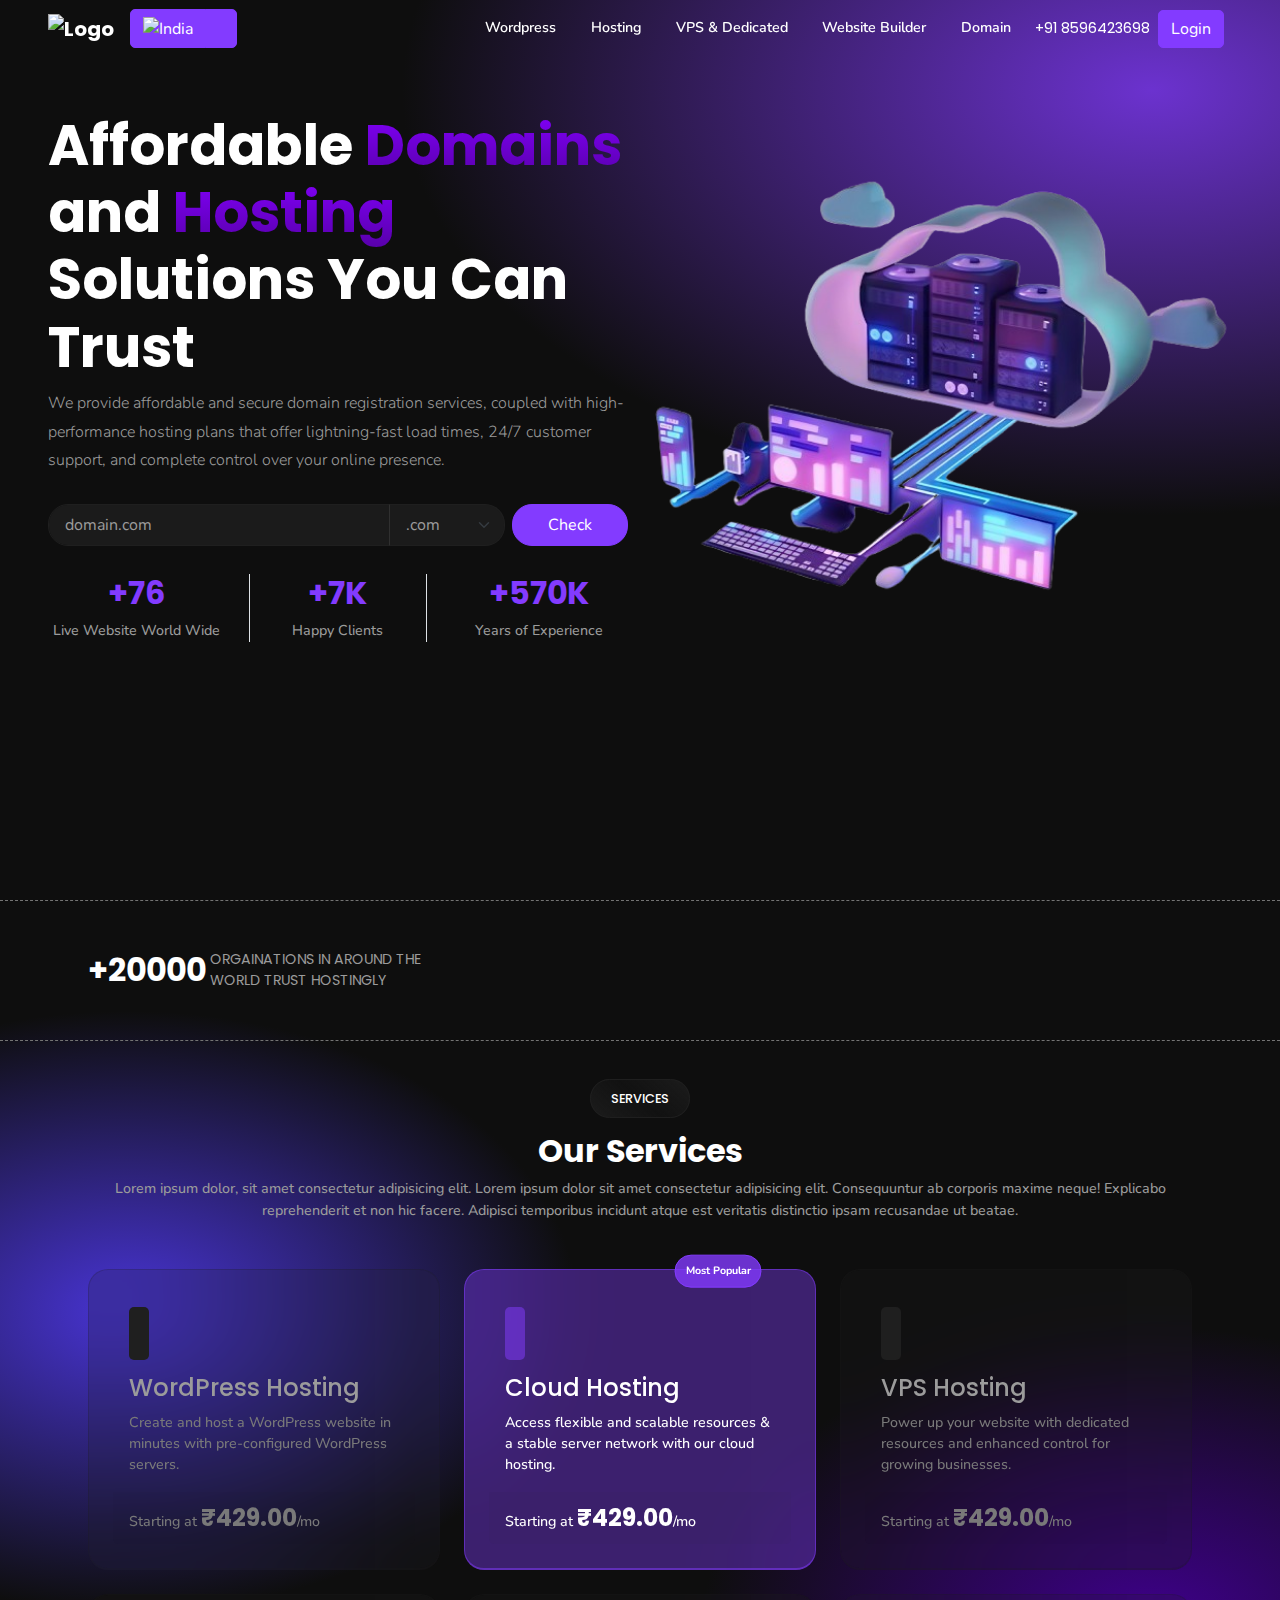
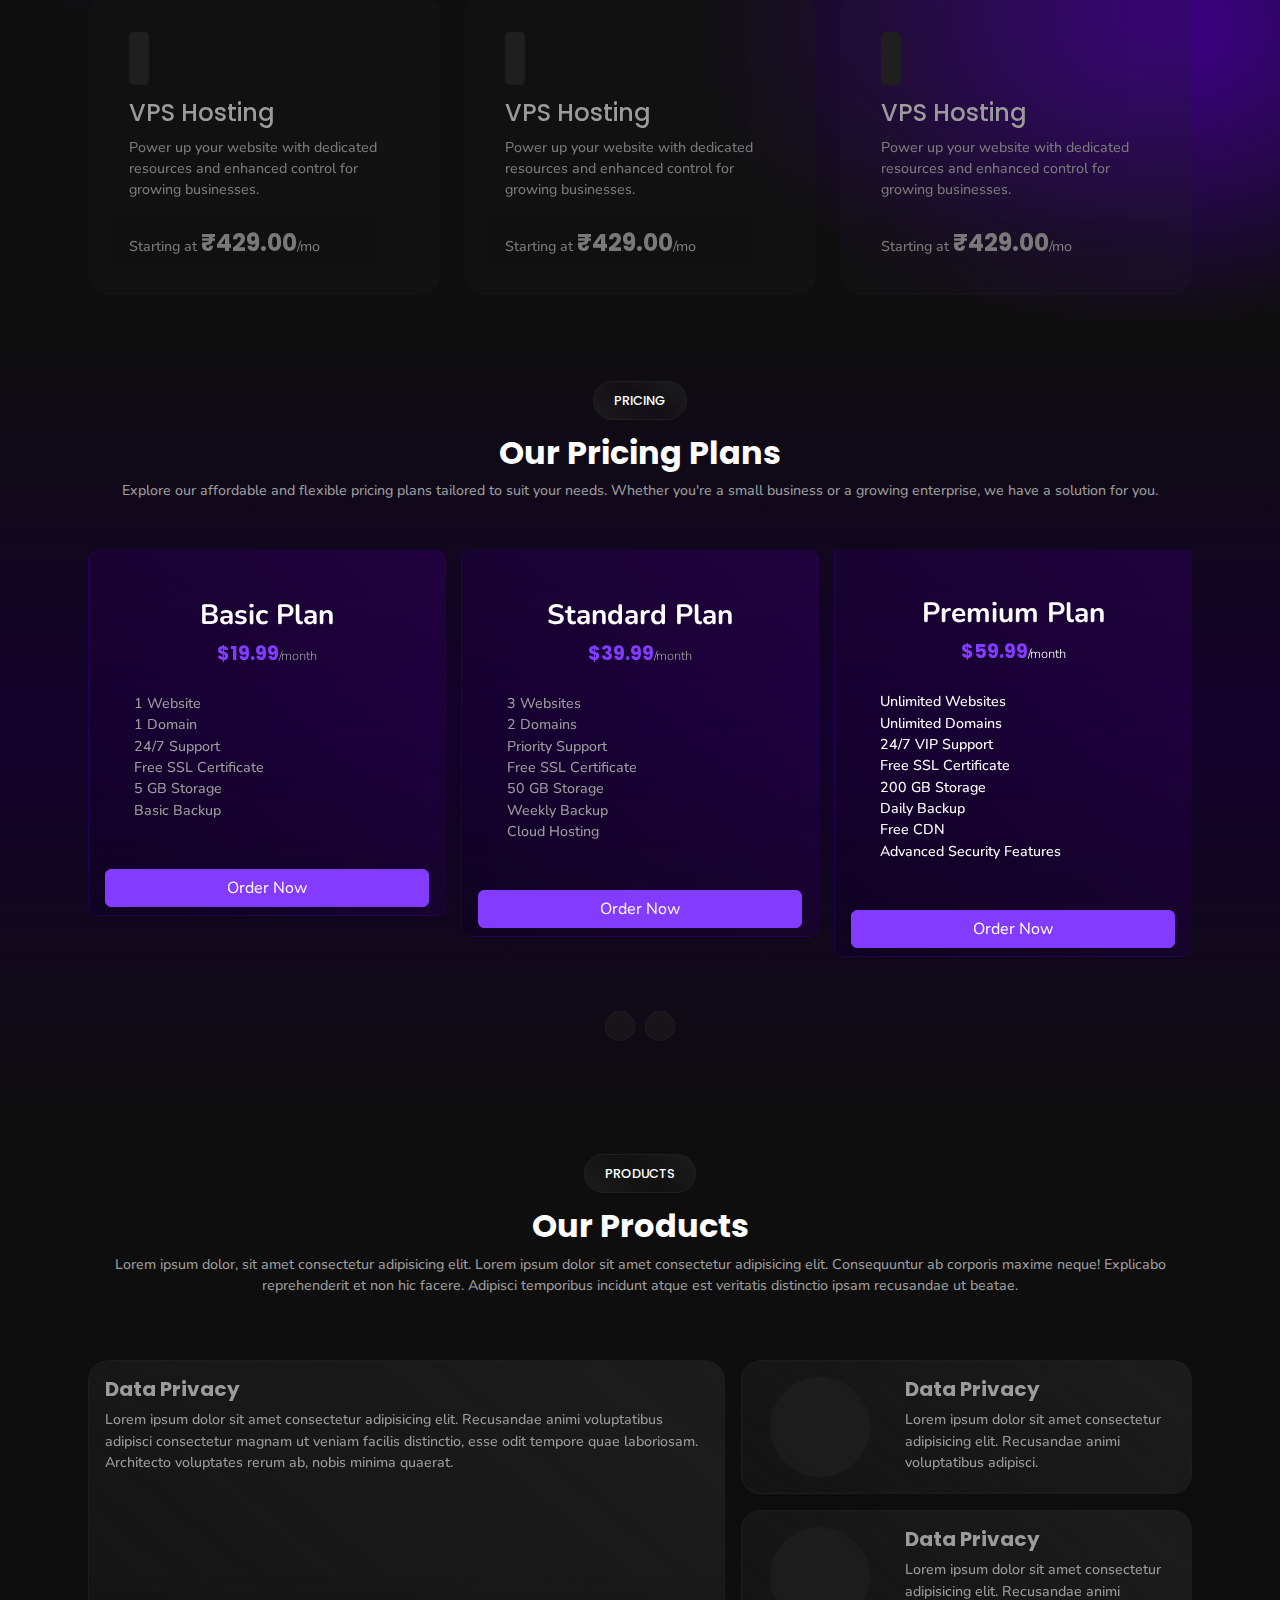
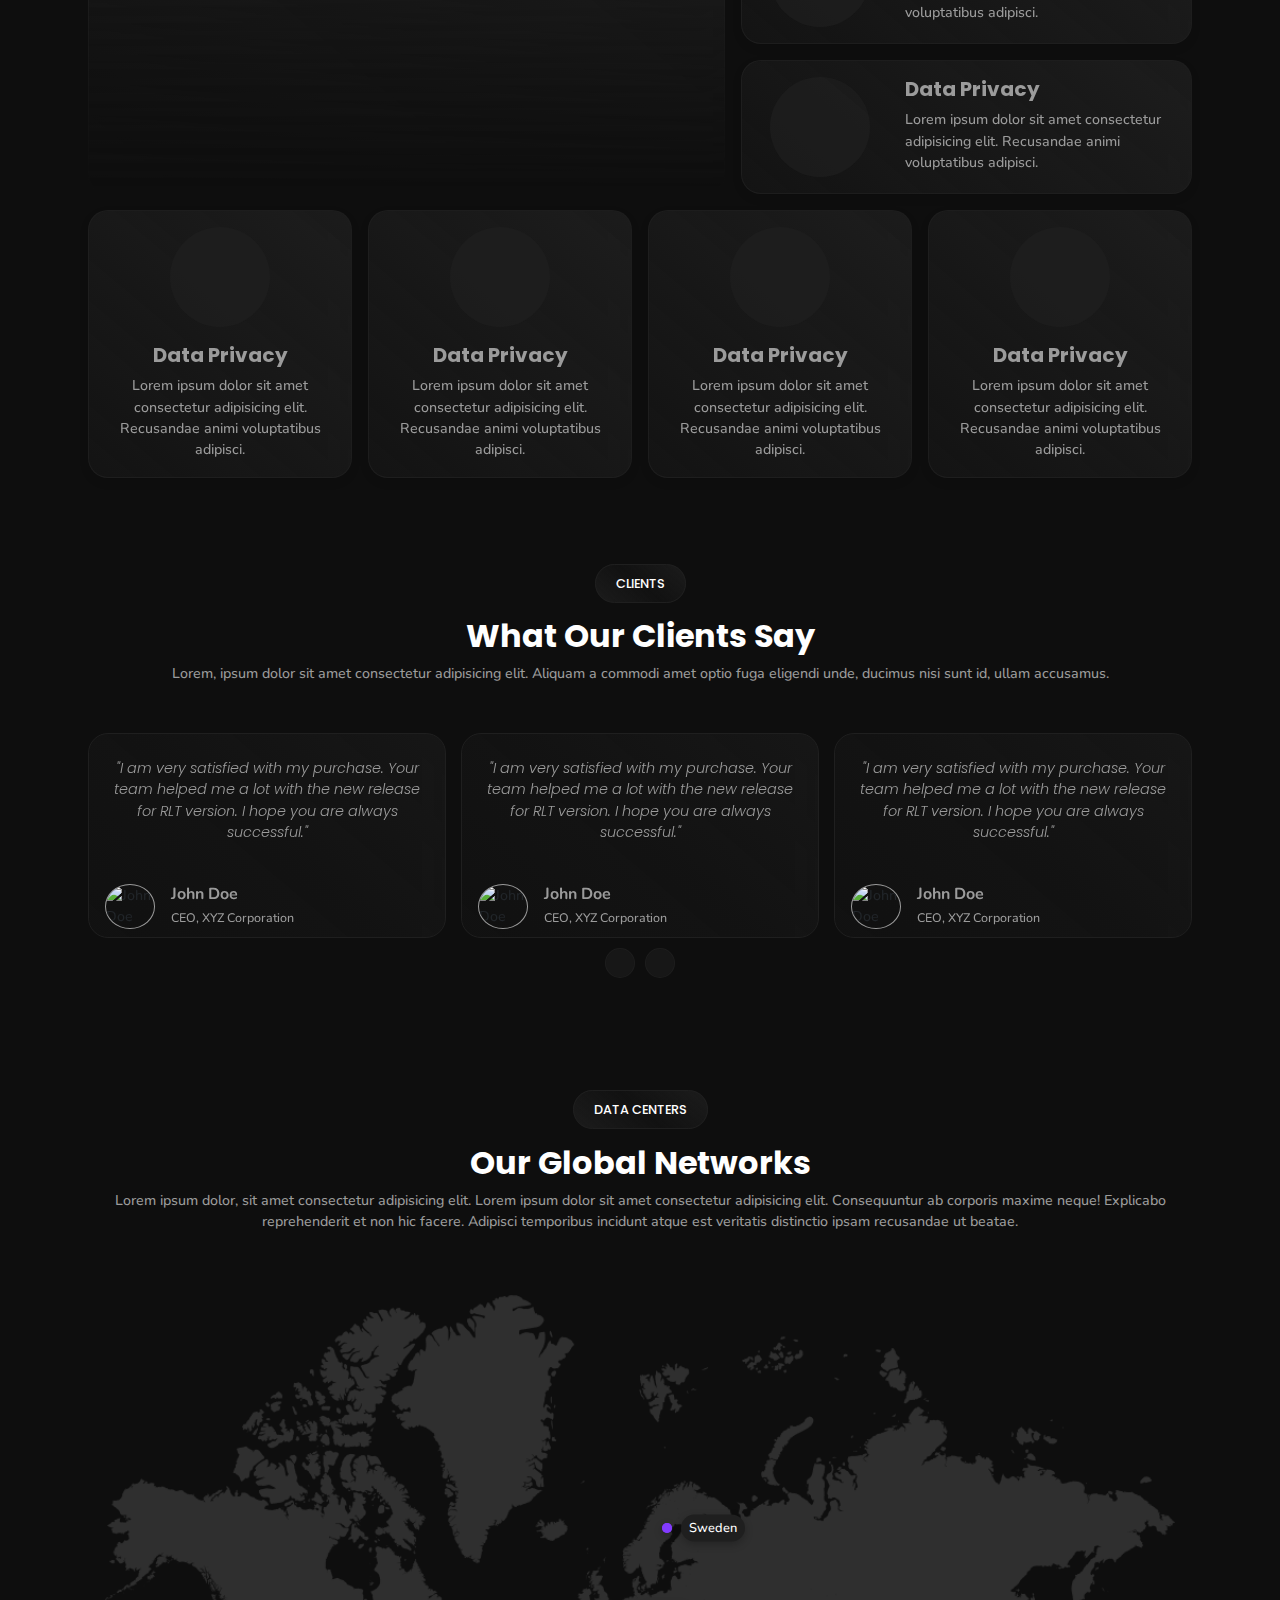
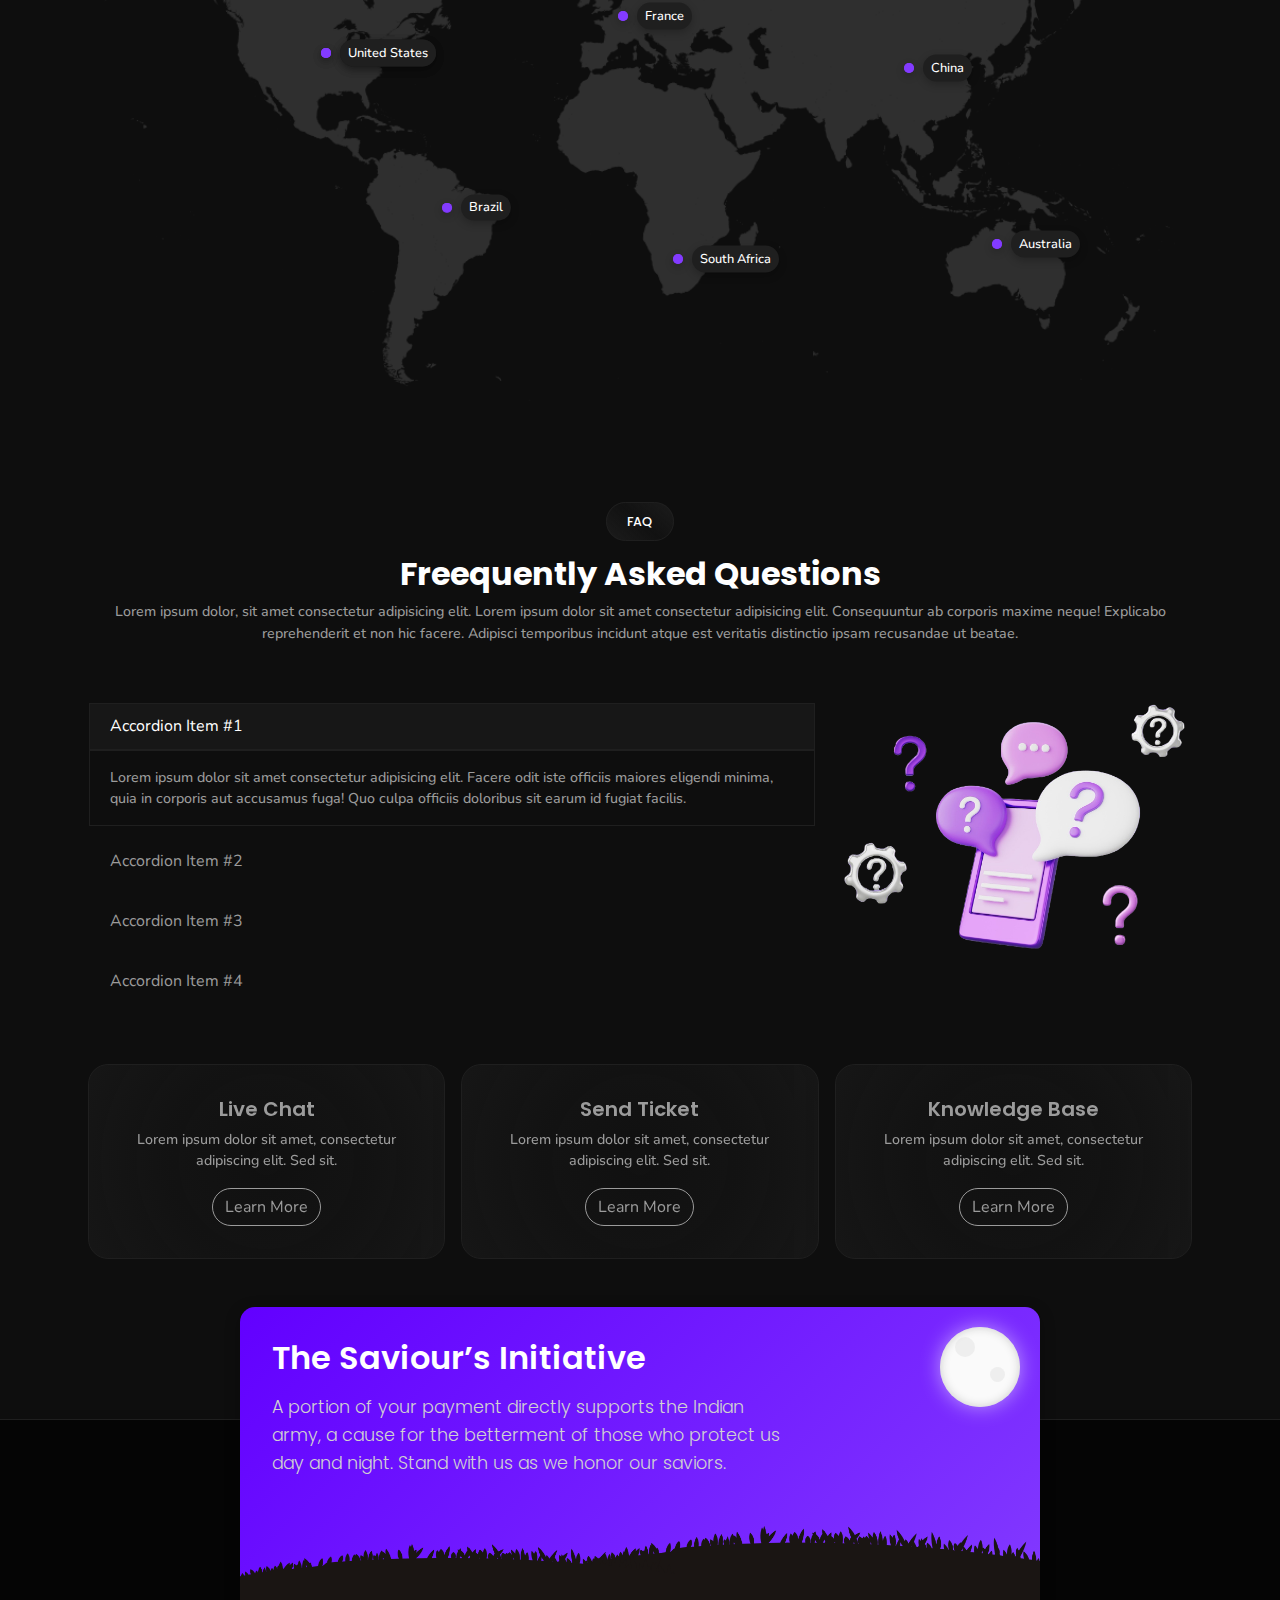
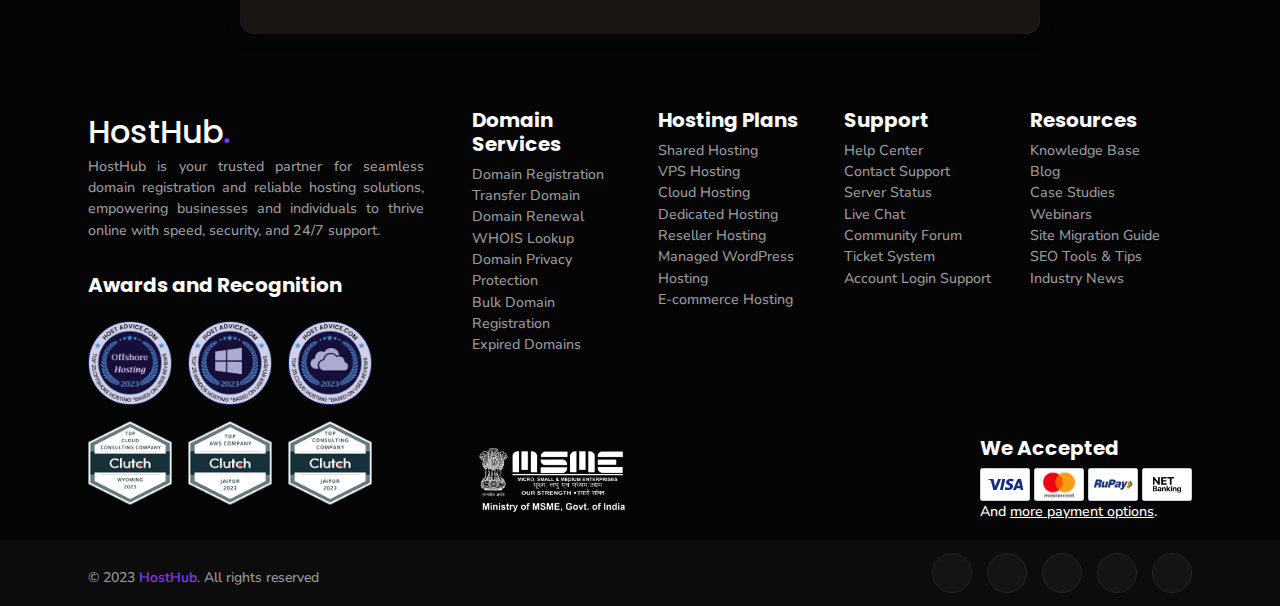
==== commit 6eac7cac: "update" ====
--- a/index.html
+++ b/index.html
@@ -525,7 +525,7 @@
                         needs. Whether you're a small business or a growing enterprise, we have a solution for you.</p>
                 </div>
 
-                <div class="pricing-carousel">
+                <div class="pricing-carousel owl-carousel">
                     <!-- Basic Plan -->
                     <div class="card">
                         <div class="card-body pt-5">
@@ -756,7 +756,7 @@
                         amet optio fuga eligendi unde, ducimus nisi sunt id, ullam accusamus.</p>
                 </div>
 
-                <div class="testimonials-carousel">
+                <div class="testimonials-carousel owl-carousel">
                     <div class="card">
                         <div class="card-body">
                             <div class="icon mb-2">
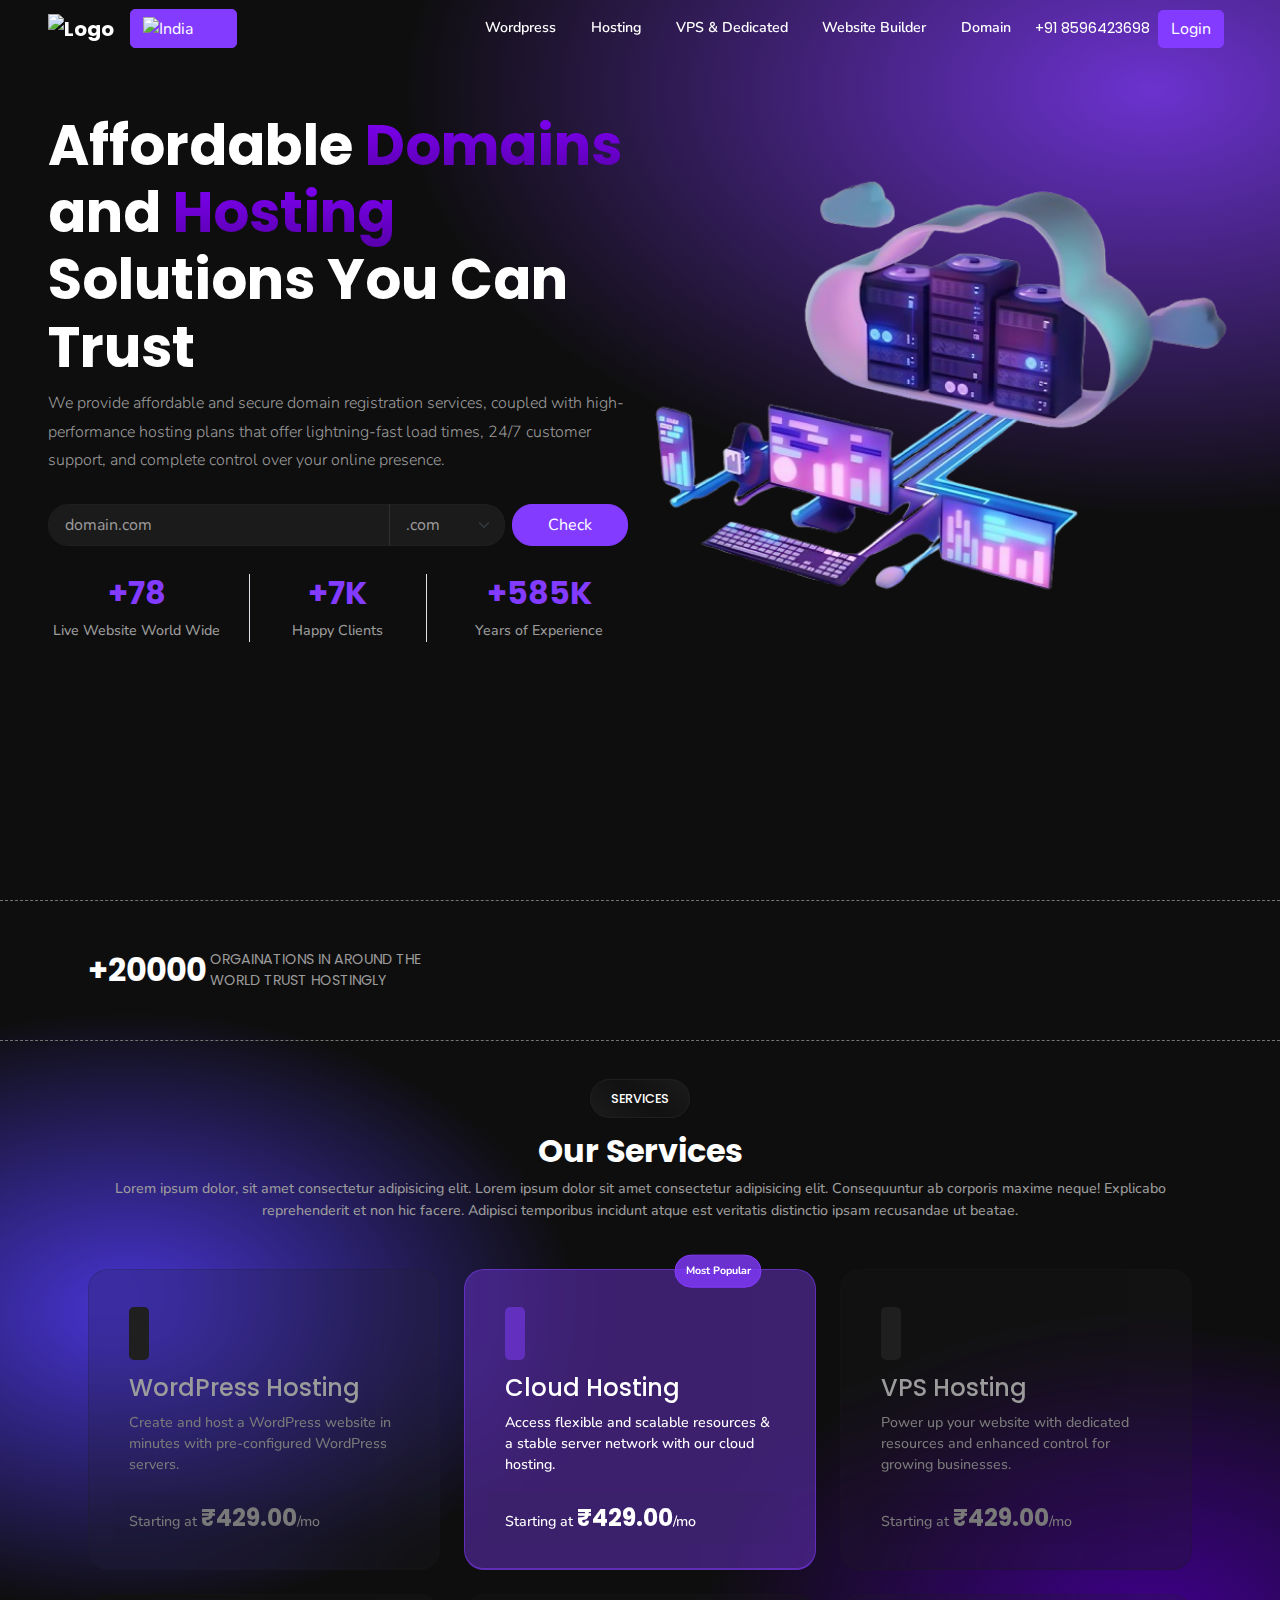
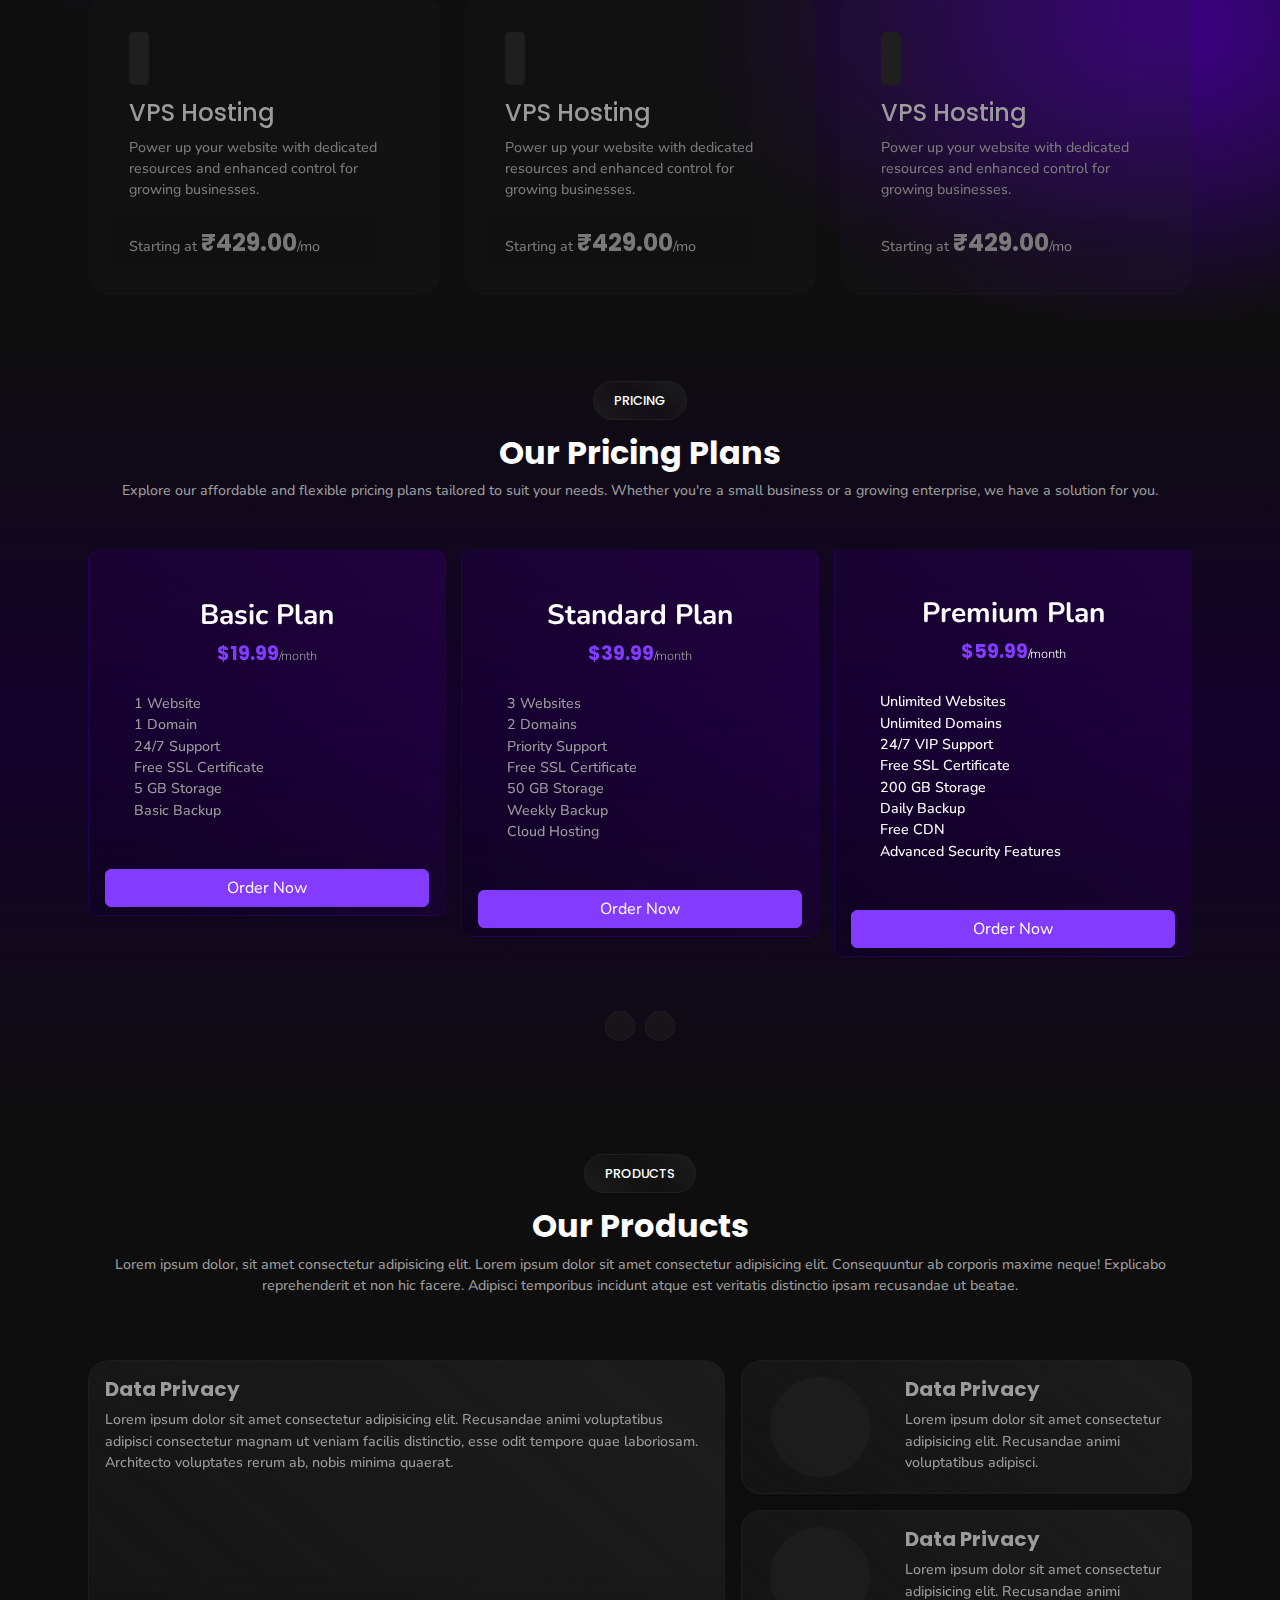
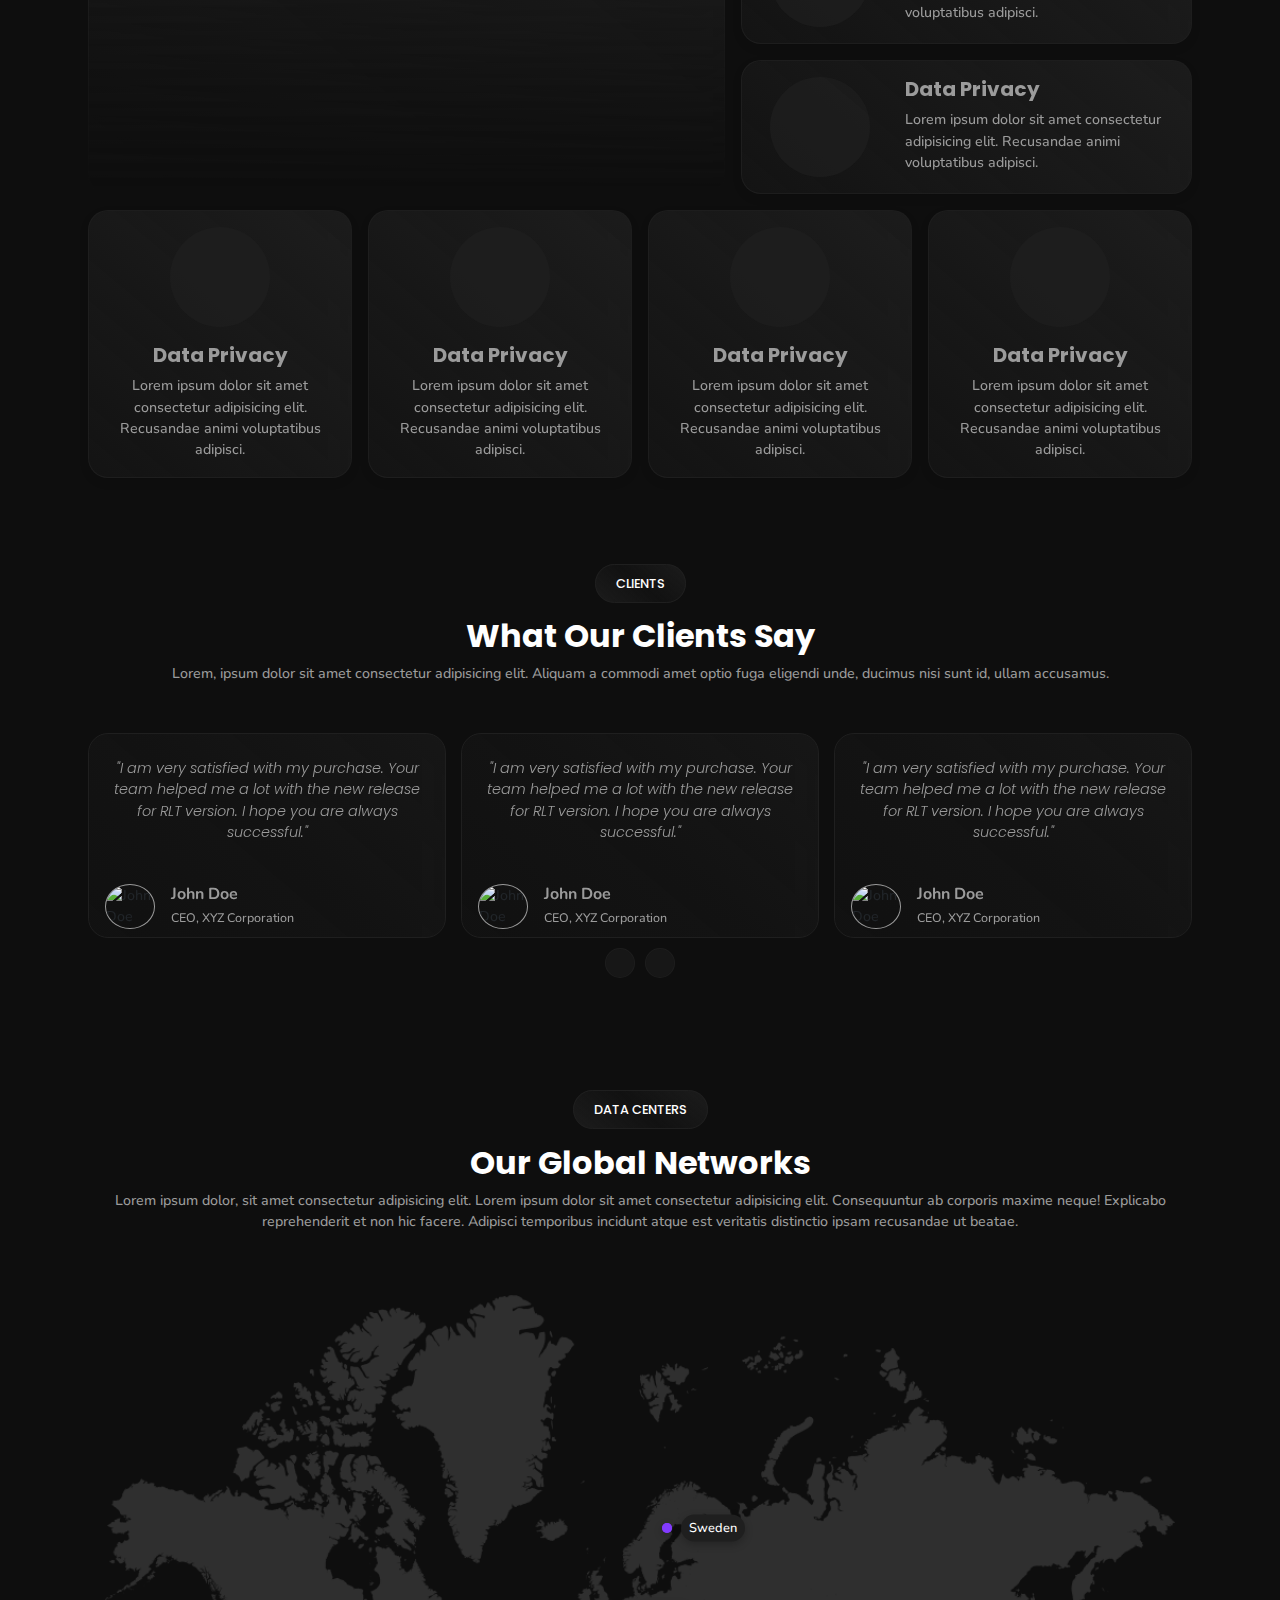
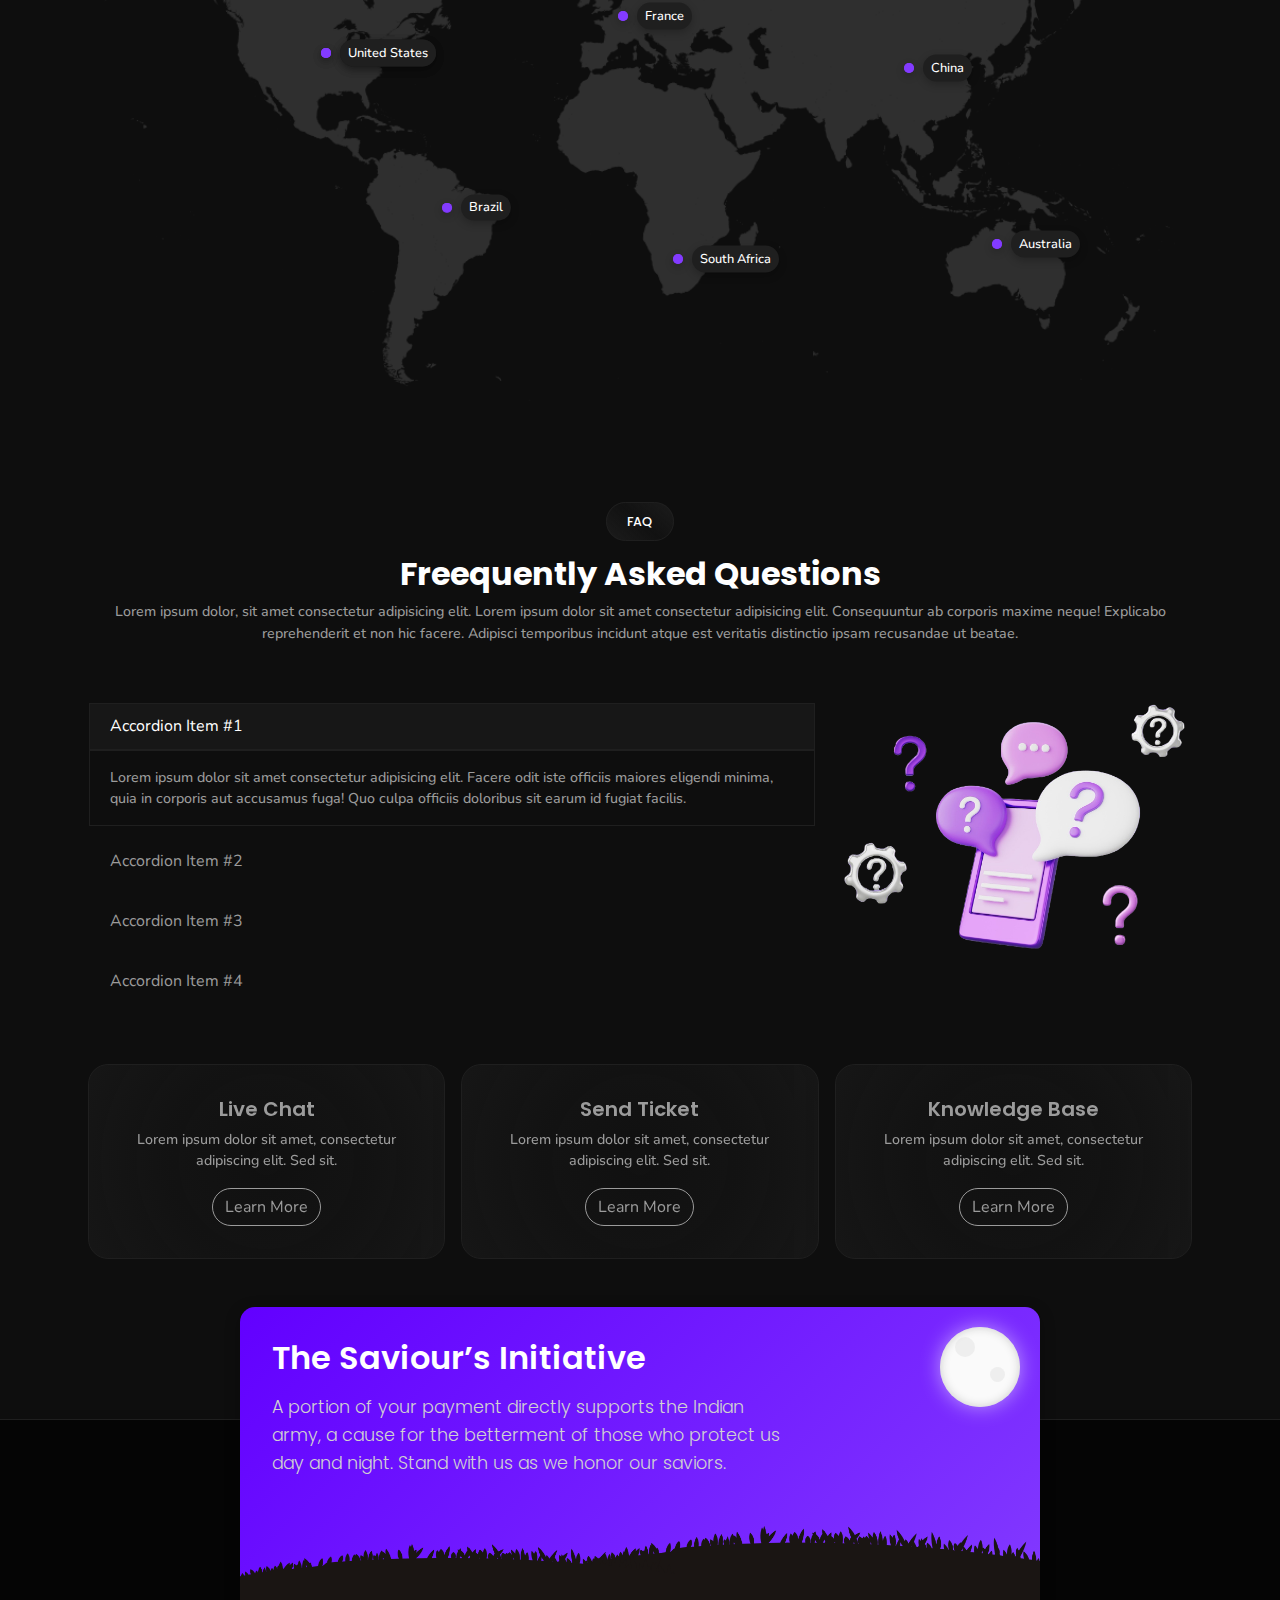
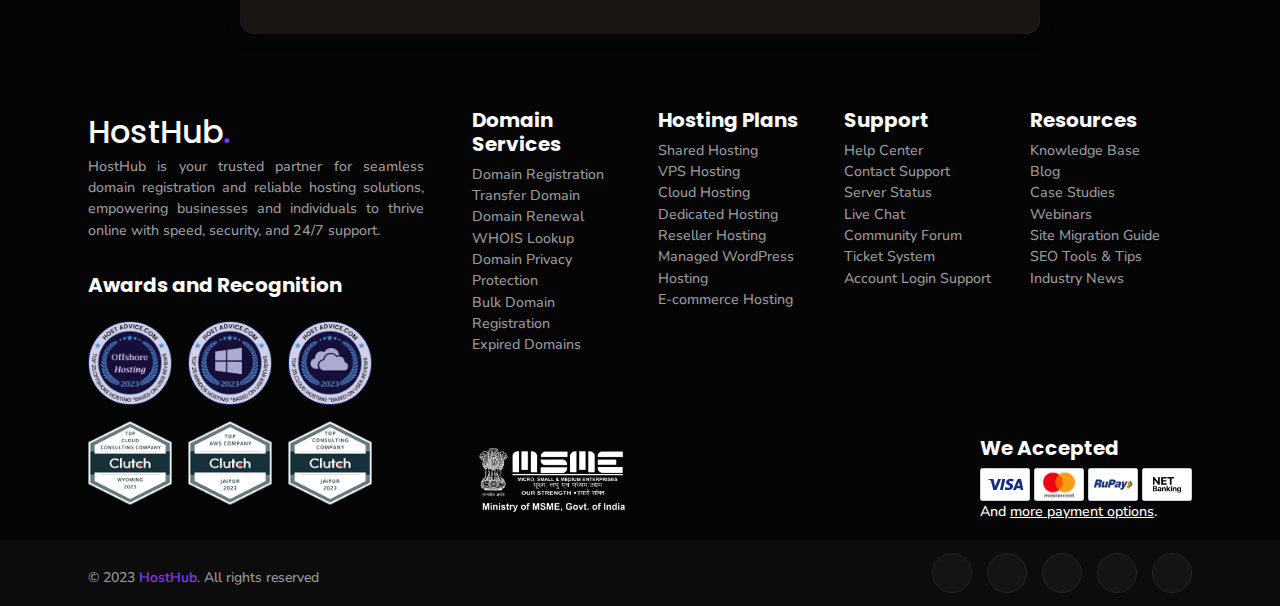
==== commit b879659f: "update" ====
--- a/index.html
+++ b/index.html
@@ -525,7 +525,7 @@
                         needs. Whether you're a small business or a growing enterprise, we have a solution for you.</p>
                 </div>
 
-                <div class="pricing-carousel owl-carousel">
+                <div class="owl-carousel">
                     <!-- Basic Plan -->
                     <div class="card">
                         <div class="card-body pt-5">
@@ -756,7 +756,7 @@
                         amet optio fuga eligendi unde, ducimus nisi sunt id, ullam accusamus.</p>
                 </div>
 
-                <div class="testimonials-carousel owl-carousel">
+                <div class="owl-carousel">
                     <div class="card">
                         <div class="card-body">
                             <div class="icon mb-2">
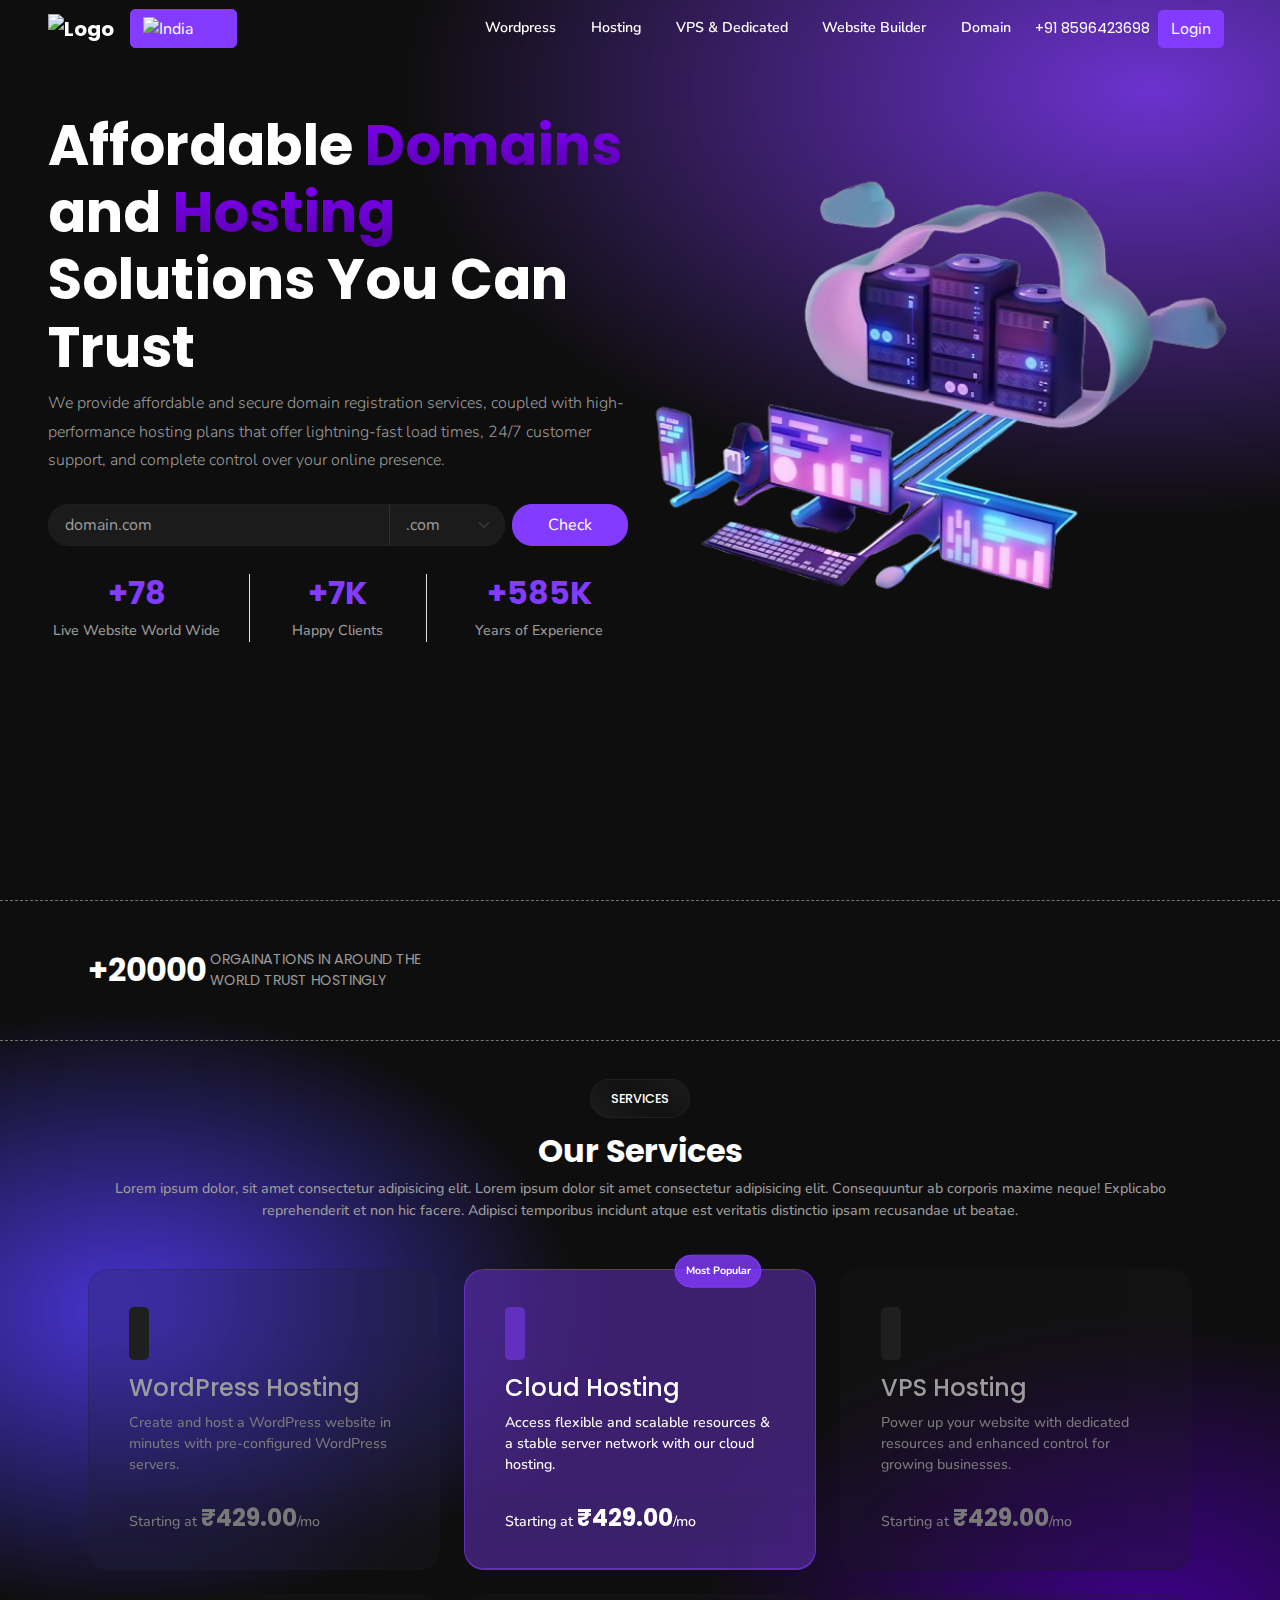
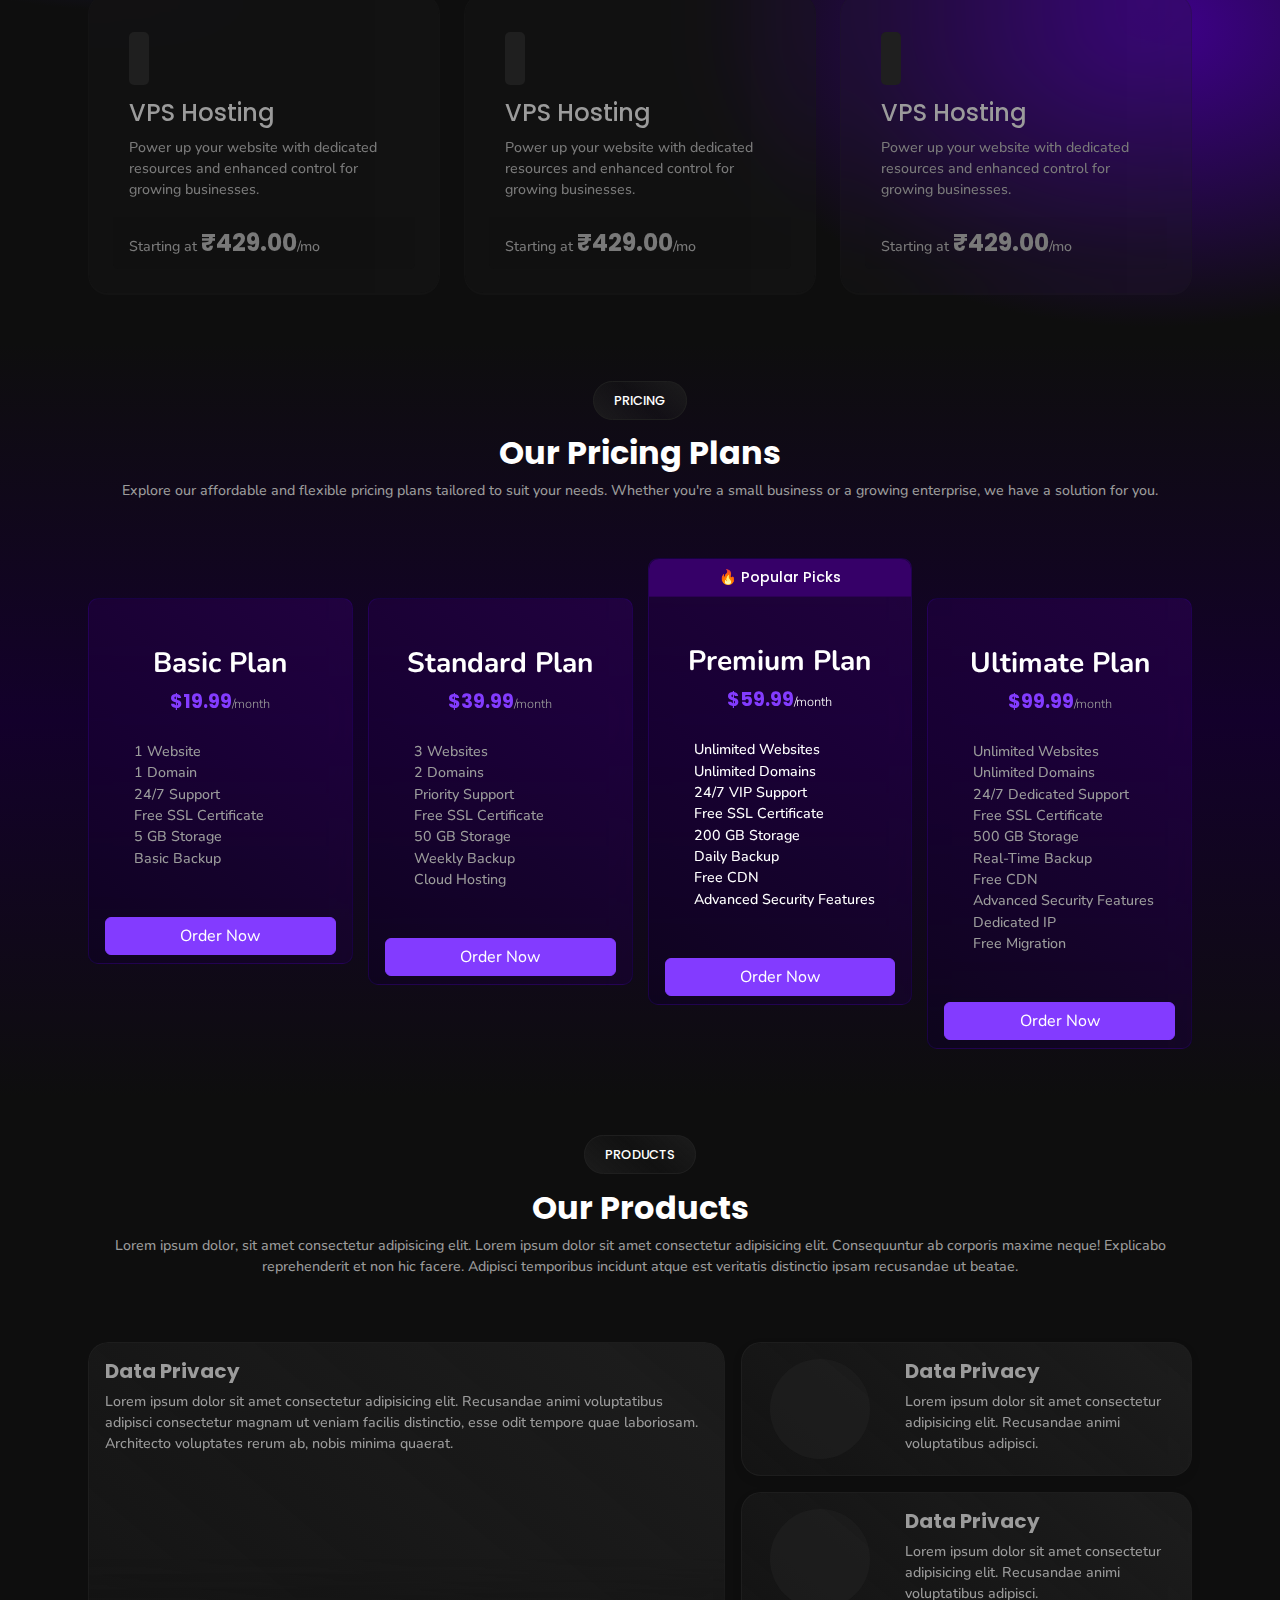
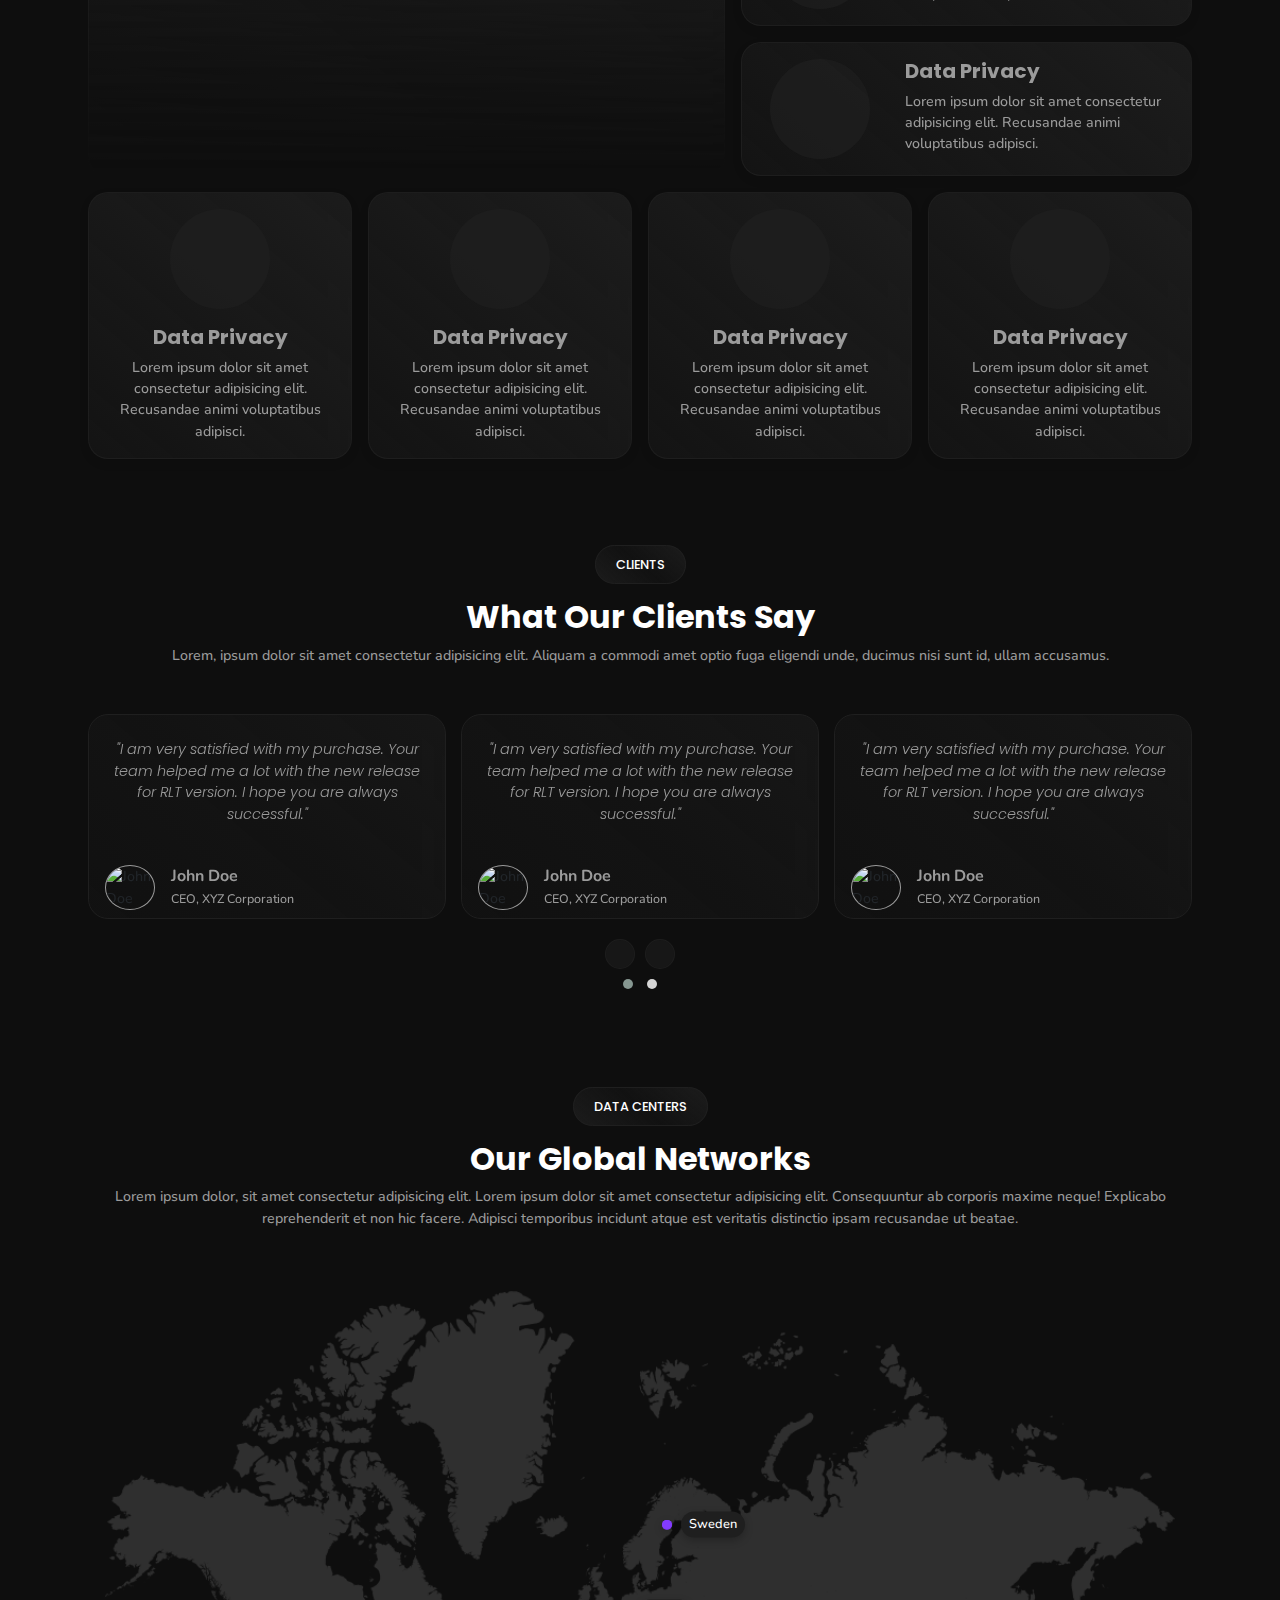
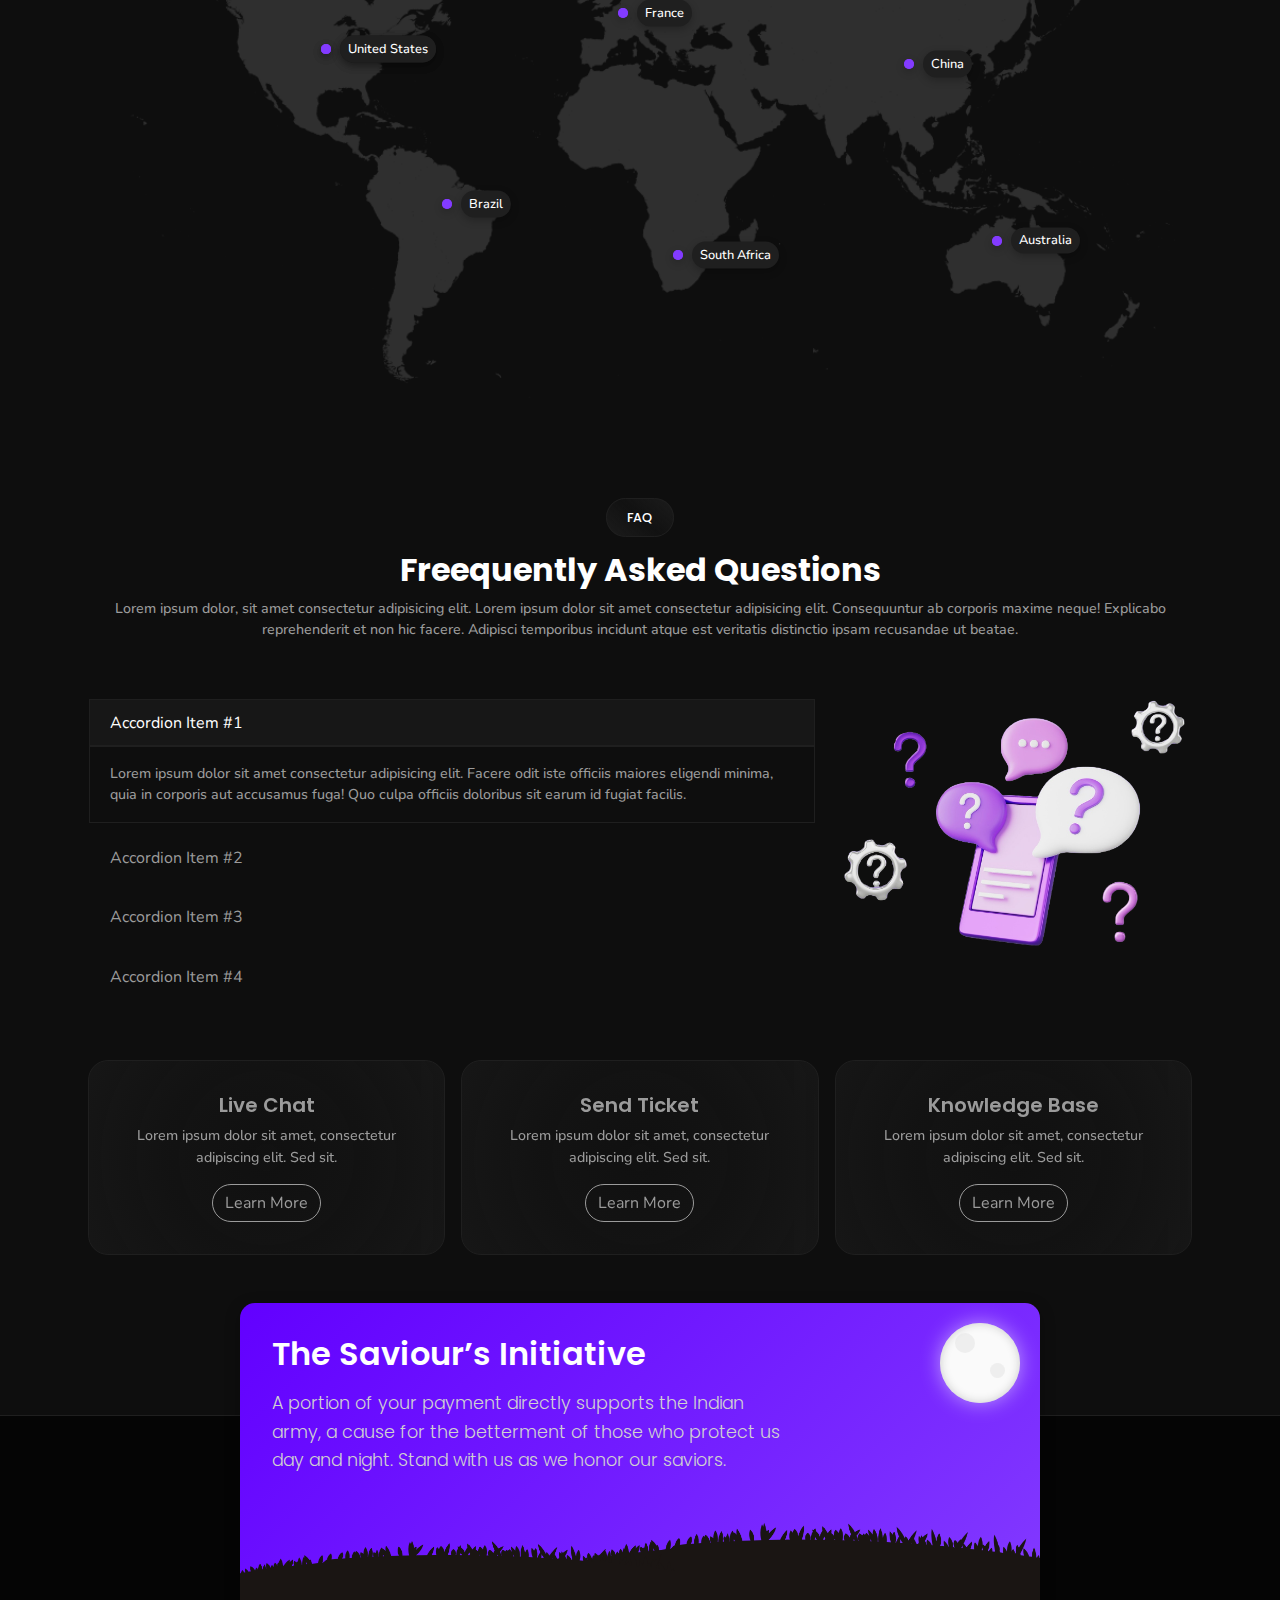
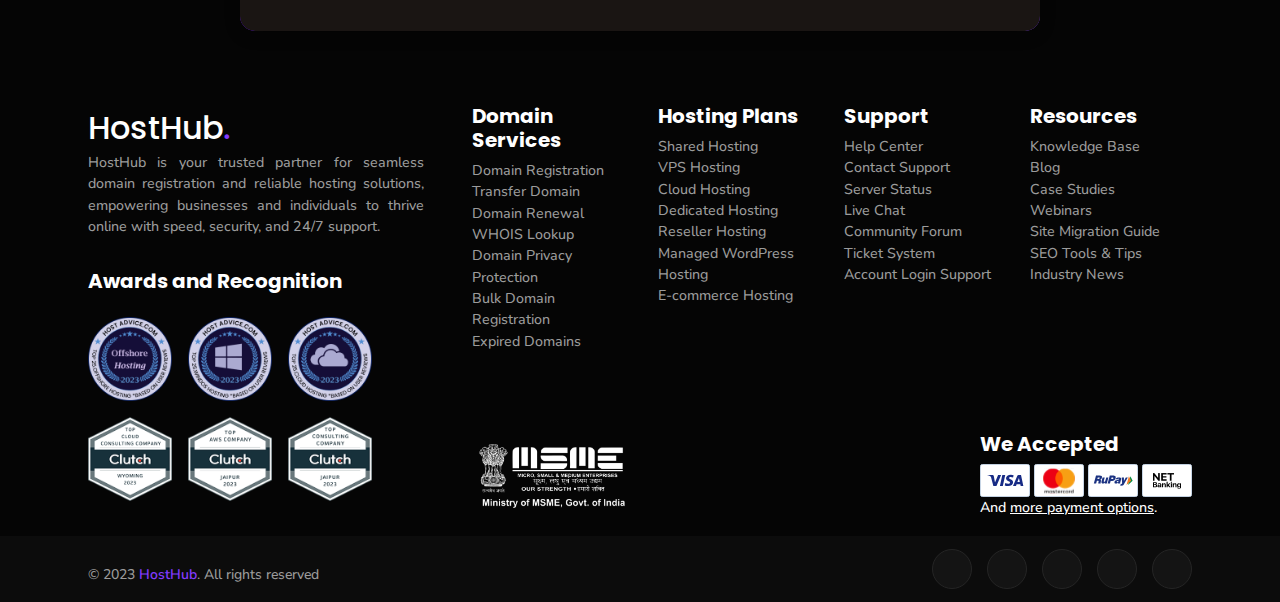
==== commit 4ab206b7: "ddd" ====
--- a/index.html
+++ b/index.html
@@ -756,7 +756,7 @@
                         amet optio fuga eligendi unde, ducimus nisi sunt id, ullam accusamus.</p>
                 </div>
 
-                <div class="owl-carousel">
+                <div class="owl-carousel owl-theme">
                     <div class="card">
                         <div class="card-body">
                             <div class="icon mb-2">
--- a/assets/css/style.css
+++ b/assets/css/style.css
@@ -1045,6 +1045,10 @@
       min-height: 109%;
       color: #fff;
     }
+  }
+
+  .owl-carousel .owl-stage-outer{
+    padding-top: 3rem;
   }
 }
 @media screen and (max-width: 720px) {
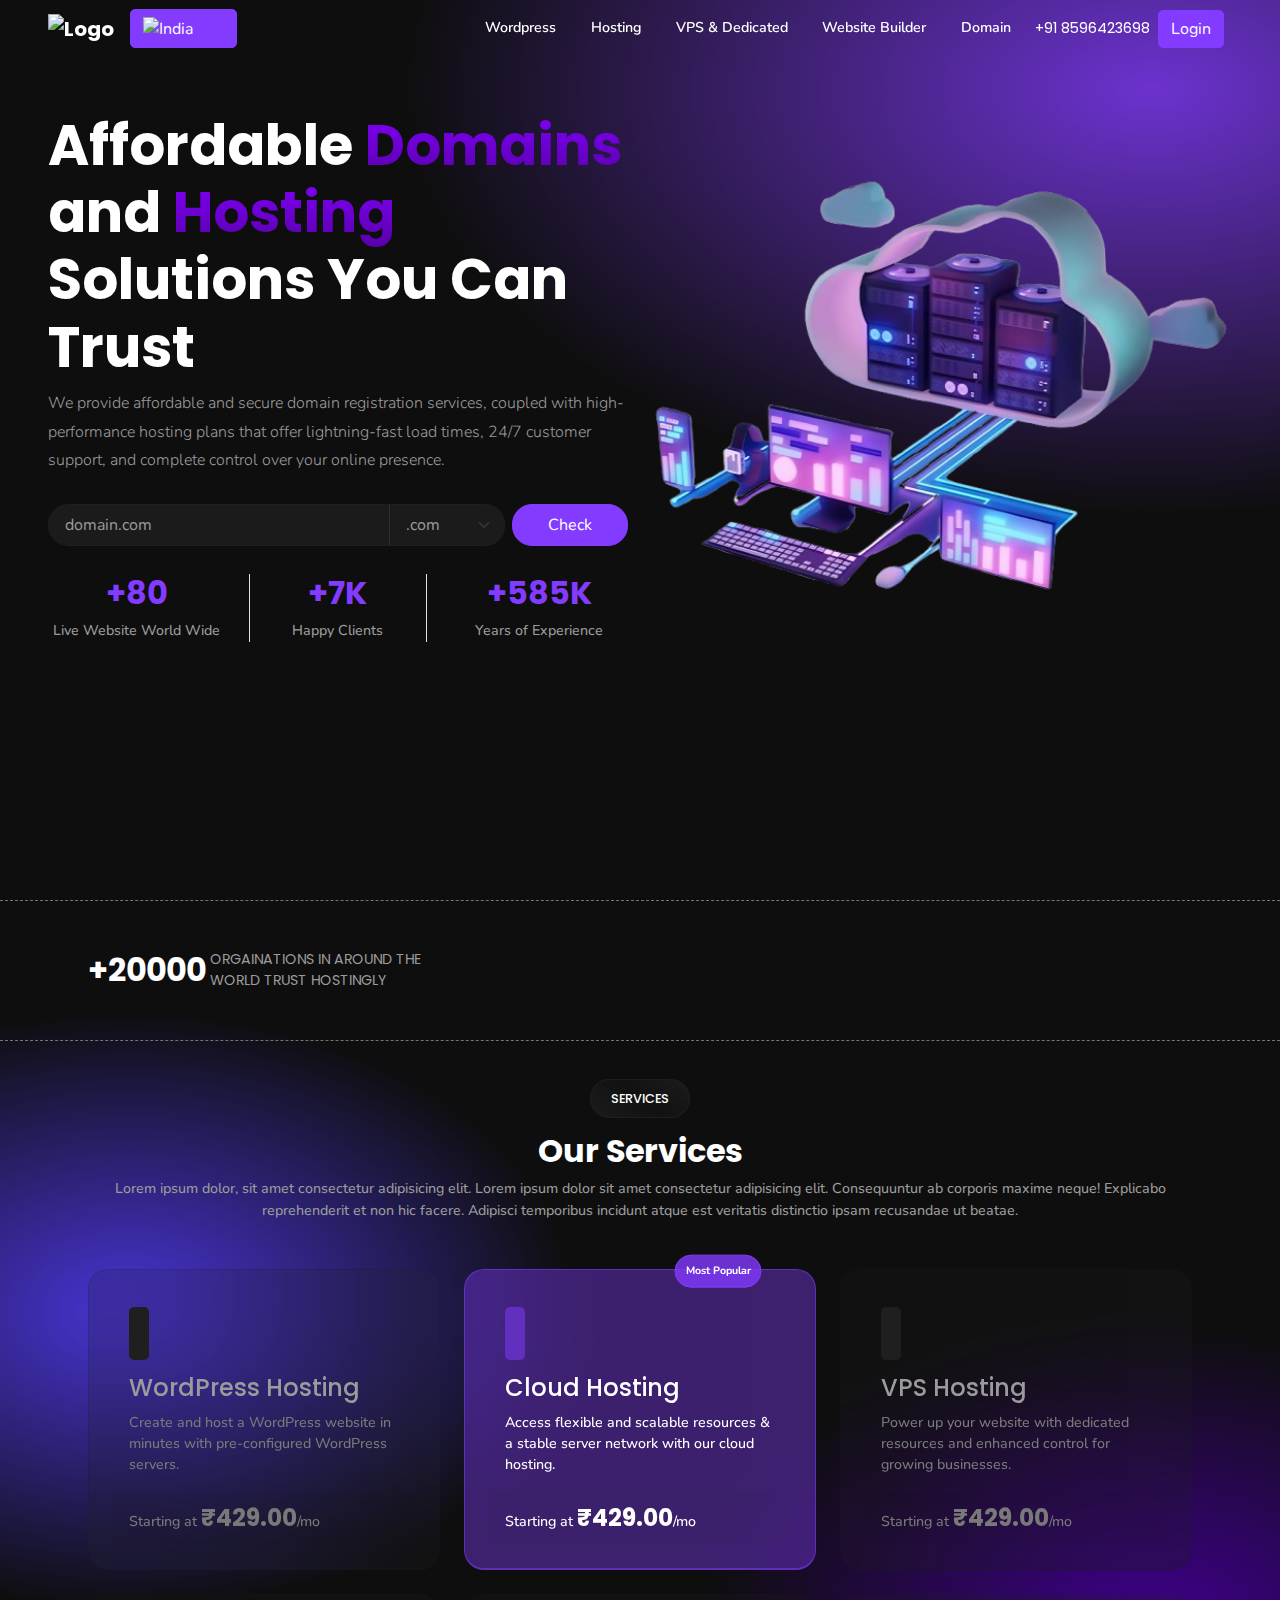
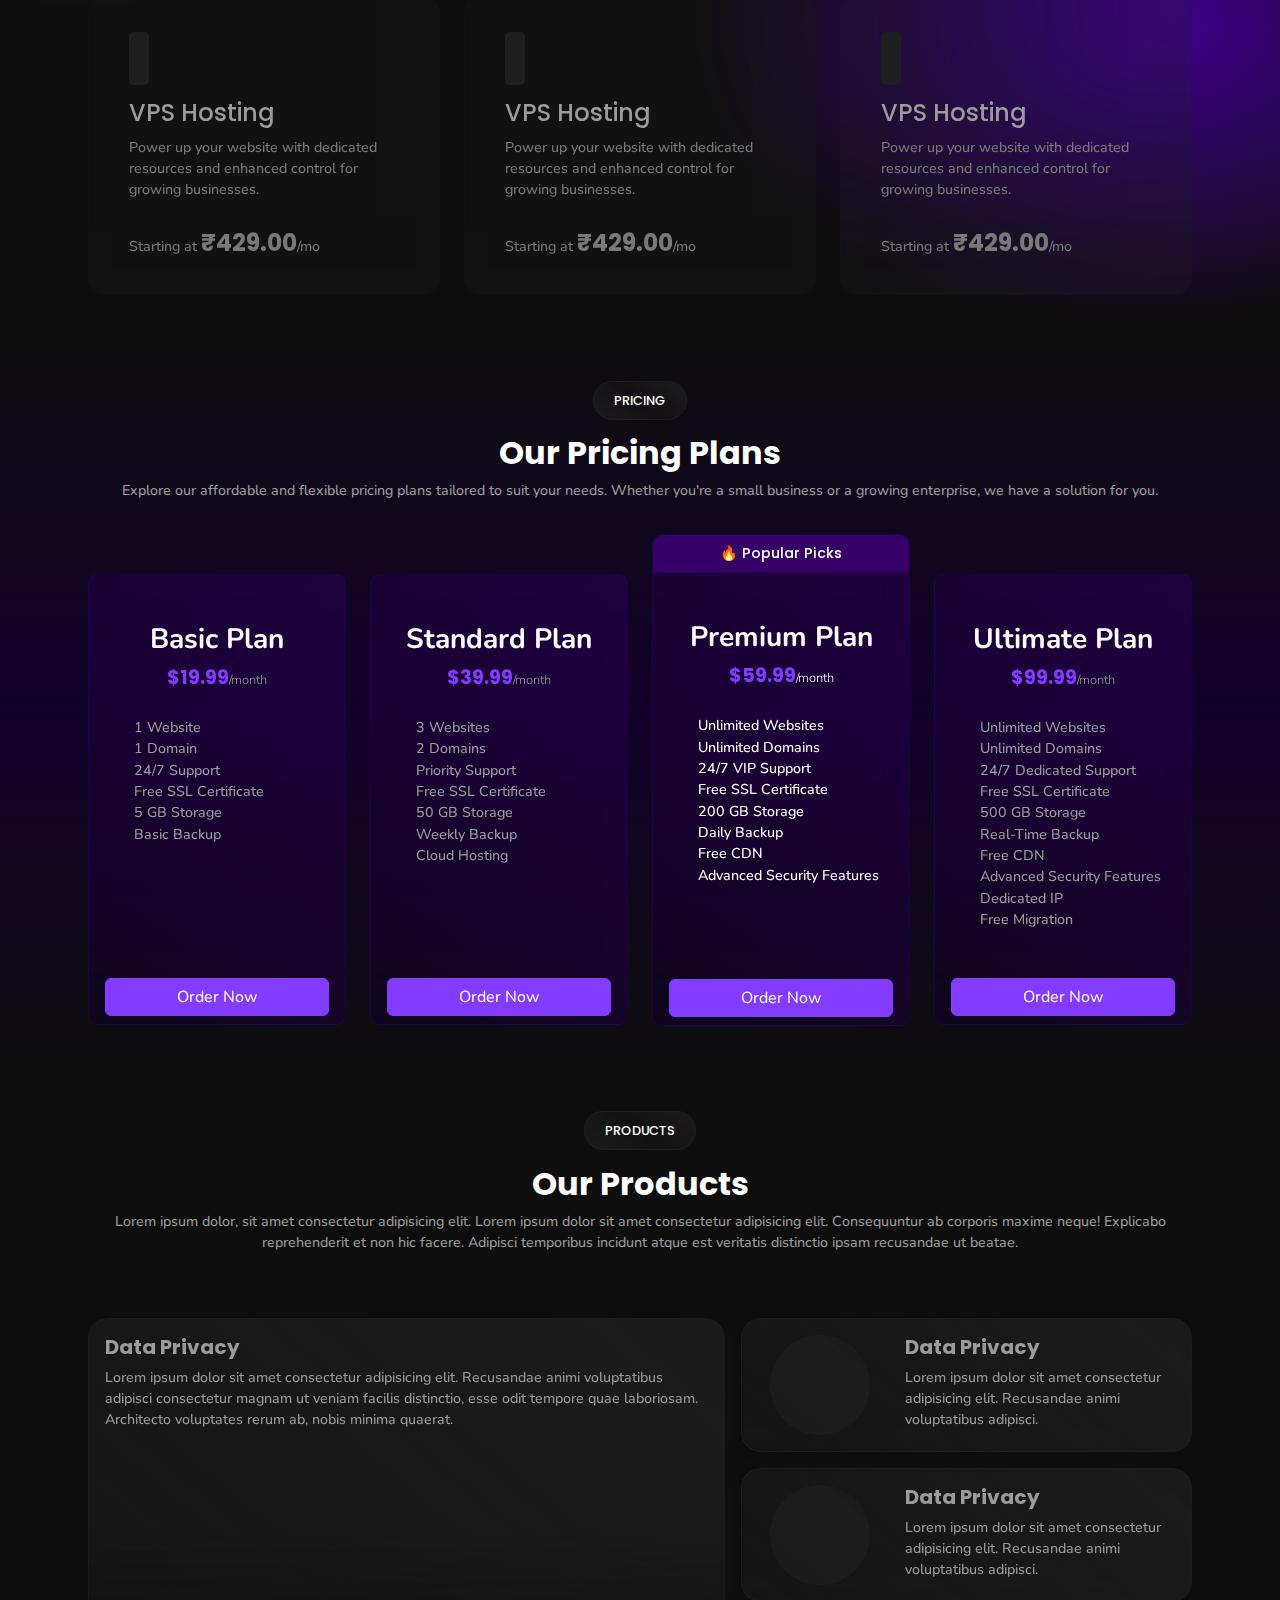
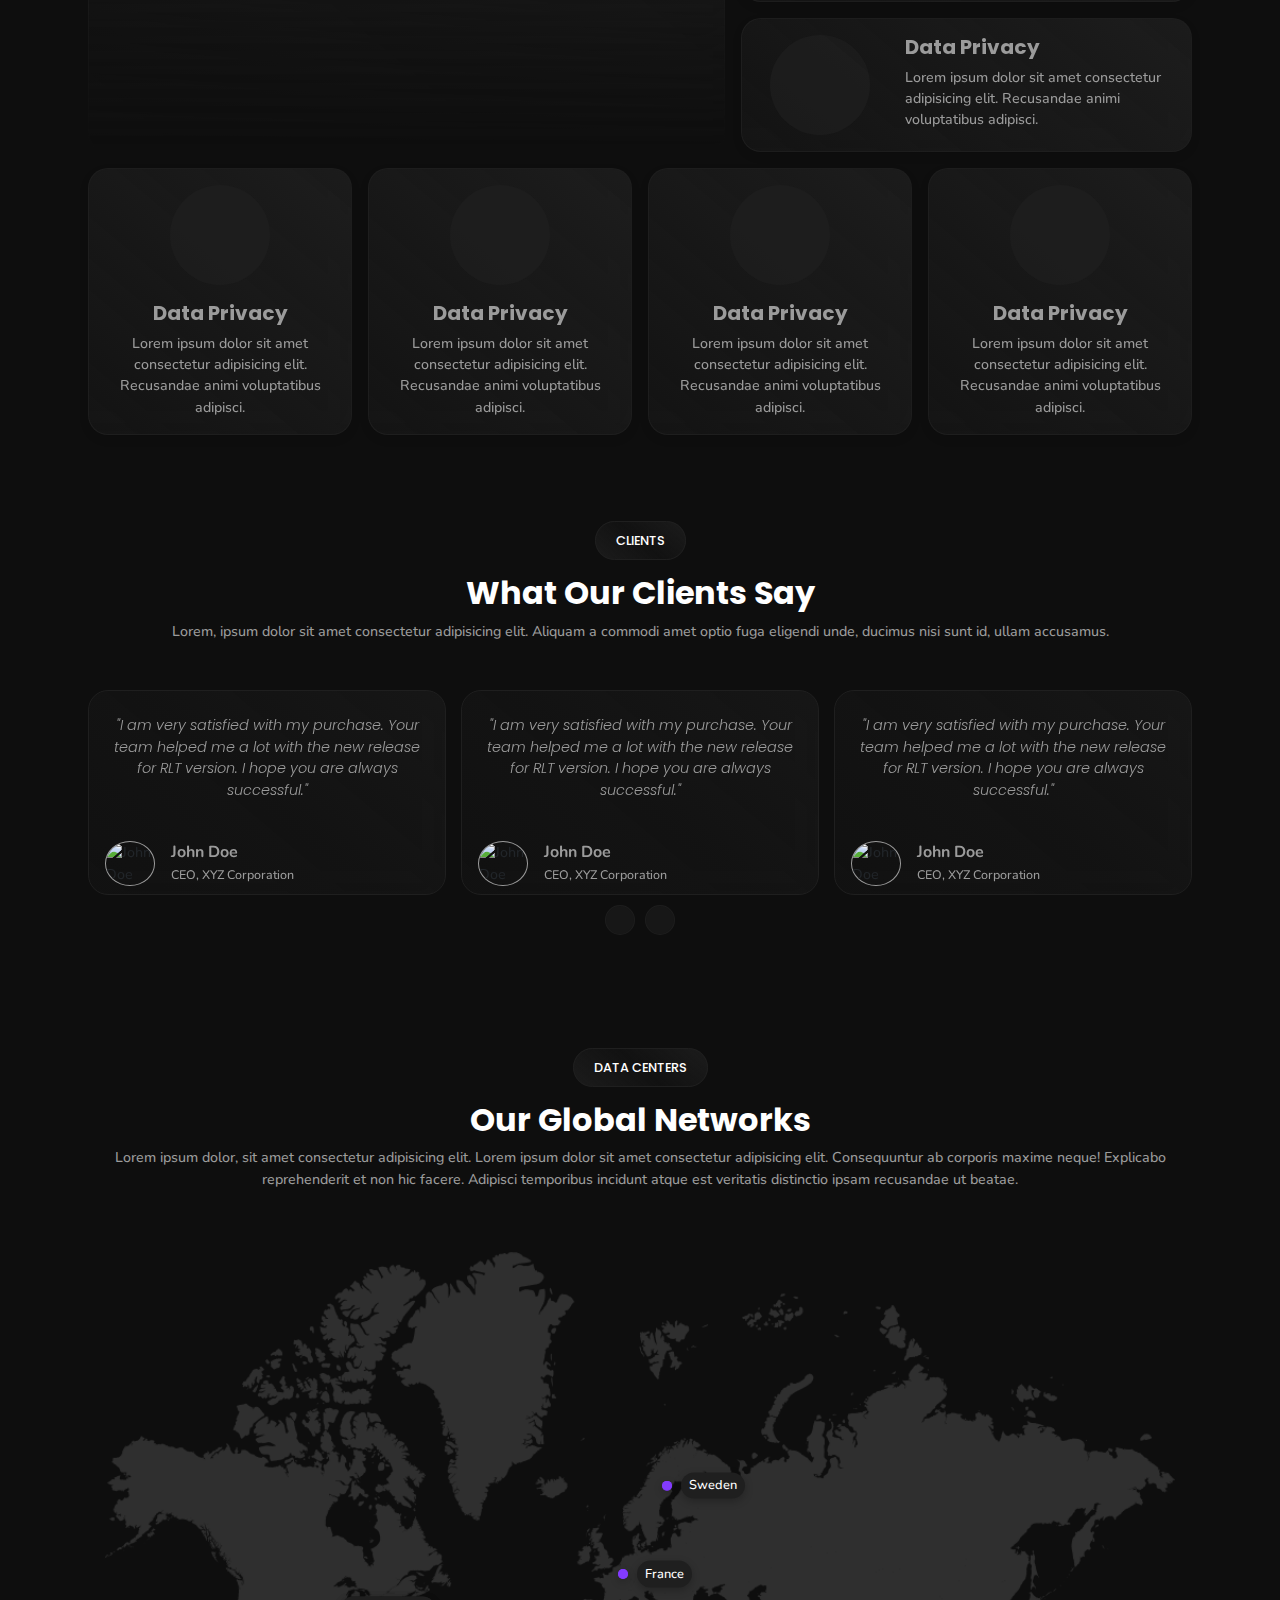
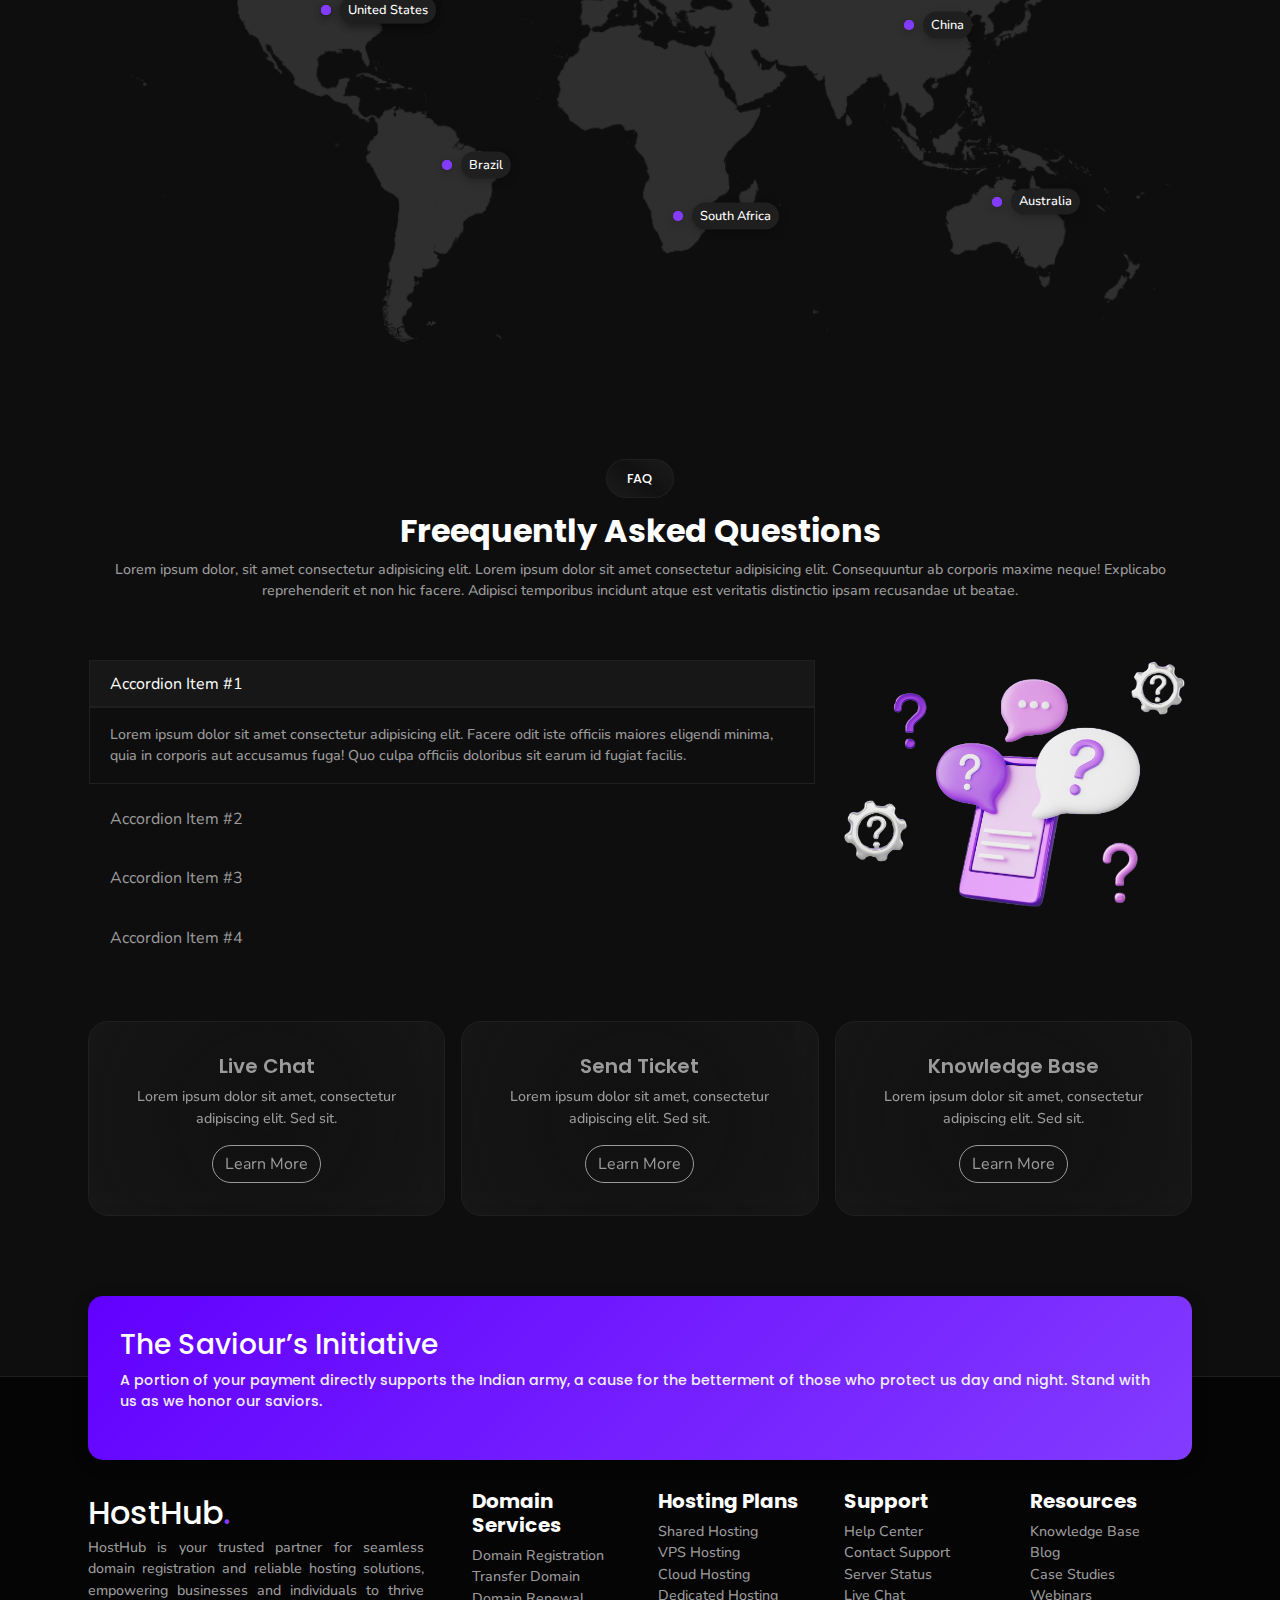
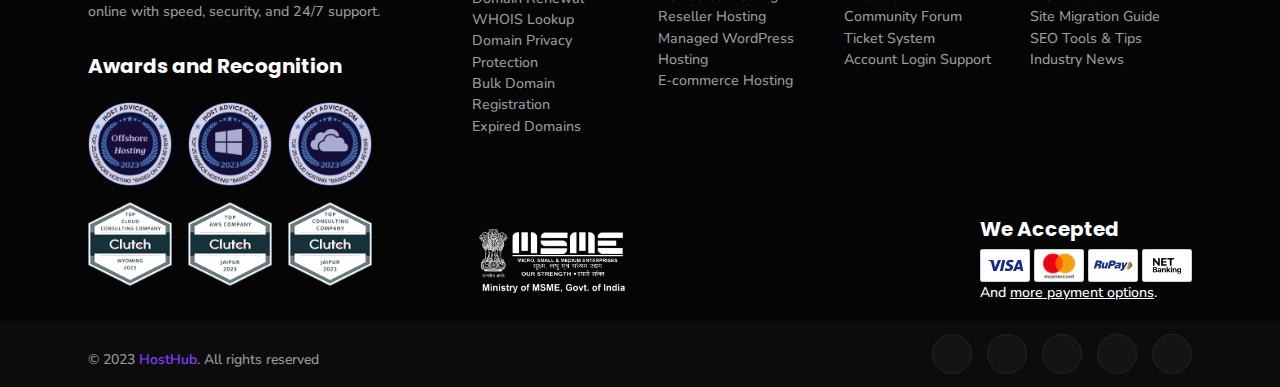
==== commit 2386cf61: "bbh" ====
--- a/index.html
+++ b/index.html
@@ -525,87 +525,95 @@
                         needs. Whether you're a small business or a growing enterprise, we have a solution for you.</p>
                 </div>
 
-                <div class="owl-carousel">
+                <div class="row g-4 g-md-4 mt-3">
                     <!-- Basic Plan -->
-                    <div class="card">
-                        <div class="card-body pt-5">
-                            <h3 class="text-center">Basic Plan</h3>
-                            <p class="amount text-center"><span>$19.99</span>/month</p>
-                            <ul class="price-list">
-                                <li>1 Website</li>
-                                <li>1 Domain</li>
-                                <li>24/7 Support</li>
-                                <li>Free SSL Certificate</li>
-                                <li>5 GB Storage</li>
-                                <li>Basic Backup</li>
-                            </ul>
-                        </div>
-                        <div class="card-footer">
-                            <button class="btn btn-primary w-100">Order Now</button>
+                    <div class="col-md-3">
+                        <div class="card">
+                            <div class="card-body pt-5">
+                                <h3 class="text-center">Basic Plan</h3>
+                                <p class="amount text-center"><span>$19.99</span>/month</p>
+                                <ul class="price-list">
+                                    <li>1 Website</li>
+                                    <li>1 Domain</li>
+                                    <li>24/7 Support</li>
+                                    <li>Free SSL Certificate</li>
+                                    <li>5 GB Storage</li>
+                                    <li>Basic Backup</li>
+                                </ul>
+                            </div>
+                            <div class="card-footer">
+                                <button class="btn btn-primary w-100">Order Now</button>
+                            </div>
                         </div>
                     </div>
 
                     <!-- Standard Plan -->
-                    <div class="card">
-                        <div class="card-body pt-5">
-                            <h3 class="text-center">Standard Plan</h3>
-                            <p class="amount text-center"><span>$39.99</span>/month</p>
-                            <ul class="price-list">
-                                <li>3 Websites</li>
-                                <li>2 Domains</li>
-                                <li>Priority Support</li>
-                                <li>Free SSL Certificate</li>
-                                <li>50 GB Storage</li>
-                                <li>Weekly Backup</li>
-                                <li>Cloud Hosting</li>
-                            </ul>
-                        </div>
-                        <div class="card-footer">
-                            <button class="btn btn-primary w-100">Order Now</button>
+                    <div class="col-md-3">
+                        <div class="card">
+                            <div class="card-body pt-5">
+                                <h3 class="text-center">Standard Plan</h3>
+                                <p class="amount text-center"><span>$39.99</span>/month</p>
+                                <ul class="price-list">
+                                    <li>3 Websites</li>
+                                    <li>2 Domains</li>
+                                    <li>Priority Support</li>
+                                    <li>Free SSL Certificate</li>
+                                    <li>50 GB Storage</li>
+                                    <li>Weekly Backup</li>
+                                    <li>Cloud Hosting</li>
+                                </ul>
+                            </div>
+                            <div class="card-footer">
+                                <button class="btn btn-primary w-100">Order Now</button>
+                            </div>
                         </div>
                     </div>
 
                     <!-- Premium Plan -->
-                    <div class="card popular">
-                        <div class="card-body pt-5">
-                            <h3 class="text-center">Premium Plan</h3>
-                            <p class="amount text-center"><span>$59.99</span>/month</p>
-                            <ul class="price-list">
-                                <li>Unlimited Websites</li>
-                                <li>Unlimited Domains</li>
-                                <li>24/7 VIP Support</li>
-                                <li>Free SSL Certificate</li>
-                                <li>200 GB Storage</li>
-                                <li>Daily Backup</li>
-                                <li>Free CDN</li>
-                                <li>Advanced Security Features</li>
-                            </ul>
-                        </div>
-                        <div class="card-footer">
-                            <button class="btn btn-primary w-100">Order Now</button>
+                    <div class="col-md-3">
+                        <div class="card popular">
+                            <div class="card-body pt-5">
+                                <h3 class="text-center">Premium Plan</h3>
+                                <p class="amount text-center"><span>$59.99</span>/month</p>
+                                <ul class="price-list">
+                                    <li>Unlimited Websites</li>
+                                    <li>Unlimited Domains</li>
+                                    <li>24/7 VIP Support</li>
+                                    <li>Free SSL Certificate</li>
+                                    <li>200 GB Storage</li>
+                                    <li>Daily Backup</li>
+                                    <li>Free CDN</li>
+                                    <li>Advanced Security Features</li>
+                                </ul>
+                            </div>
+                            <div class="card-footer">
+                                <button class="btn btn-primary w-100">Order Now</button>
+                            </div>
                         </div>
                     </div>
 
                     <!-- Ultimate Plan -->
-                    <div class="card">
-                        <div class="card-body pt-5">
-                            <h3 class="text-center">Ultimate Plan</h3>
-                            <p class="amount text-center"><span>$99.99</span>/month</p>
-                            <ul class="price-list">
-                                <li>Unlimited Websites</li>
-                                <li>Unlimited Domains</li>
-                                <li>24/7 Dedicated Support</li>
-                                <li>Free SSL Certificate</li>
-                                <li>500 GB Storage</li>
-                                <li>Real-Time Backup</li>
-                                <li>Free CDN</li>
-                                <li>Advanced Security Features</li>
-                                <li>Dedicated IP</li>
-                                <li>Free Migration</li>
-                            </ul>
-                        </div>
-                        <div class="card-footer">
-                            <button class="btn btn-primary w-100">Order Now</button>
+                    <div class="col-md-3">
+                        <div class="card">
+                            <div class="card-body pt-5">
+                                <h3 class="text-center">Ultimate Plan</h3>
+                                <p class="amount text-center"><span>$99.99</span>/month</p>
+                                <ul class="price-list">
+                                    <li>Unlimited Websites</li>
+                                    <li>Unlimited Domains</li>
+                                    <li>24/7 Dedicated Support</li>
+                                    <li>Free SSL Certificate</li>
+                                    <li>500 GB Storage</li>
+                                    <li>Real-Time Backup</li>
+                                    <li>Free CDN</li>
+                                    <li>Advanced Security Features</li>
+                                    <li>Dedicated IP</li>
+                                    <li>Free Migration</li>
+                                </ul>
+                            </div>
+                            <div class="card-footer">
+                                <button class="btn btn-primary w-100">Order Now</button>
+                            </div>
                         </div>
                     </div>
                 </div>
@@ -756,7 +764,7 @@
                         amet optio fuga eligendi unde, ducimus nisi sunt id, ullam accusamus.</p>
                 </div>
 
-                <div class="owl-carousel owl-theme">
+                <div class="owl-carousel">
                     <div class="card">
                         <div class="card-body">
                             <div class="icon mb-2">
@@ -1095,18 +1103,14 @@
         <div id="initiative">
             <div class="container d-flex justify-content-center align-items-center">
                 <div class="initiative-box">
-                    <div class="text-content">
-                        <h3>The Saviour’s Initiative</h3>
-                        <p>A portion of your payment directly supports the Indian army, a cause for the betterment of
-                            those who protect us day and night. Stand with us as we honor our saviors.</p>
-                    </div>
-                    <div class="moon"></div>
-                    <div class="grass"></div>
+                    <h3>The Saviour’s Initiative</h3>
+                    <p>A portion of your payment directly supports the Indian army, a cause for the betterment of
+                        those who protect us day and night. Stand with us as we honor our saviors.</p>
                 </div>
             </div>
         </div>
         <footer class="mt-5">
-            <div class="footer-top container text-center text-md-start">
+            <div class="footer-top container">
                 <div class="row gx-5">
                     <!-- Branding and Description -->
                     <div class="col-md-4">
@@ -1119,7 +1123,7 @@
                             empowering businesses and individuals to thrive online with speed, security, and 24/7
                             support.
                         </div>
-                        <div class="d-flex d-md-block justify-content-center align-items-center mb-3 mb-md-3">
+                        <div class="mb-3 mb-md-3">
                             <div class="footer-awards row mt-3 g-3 mb-3">
                                 <h5 class="fs-5 heading-primary">Awards and Recognition</h5>
                                 <div class="col-4">
--- a/assets/css/style.css
+++ b/assets/css/style.css
@@ -549,7 +549,7 @@
 
 footer {
   border-top: 1px solid var(--color-secondary);
-  padding-top: 18rem;
+  padding-top: 7rem;
   background-image: url("../img/9020882.jpg");
   background-position: center;
   background-repeat: no-repeat;
@@ -678,6 +678,14 @@
           }
         }
       }
+    }
+  }
+}
+
+@media screen and (max-width: 768px) {
+  footer{
+    ul{
+      text-align: ;
     }
   }
 }
@@ -1046,10 +1054,6 @@
       color: #fff;
     }
   }
-
-  .owl-carousel .owl-stage-outer{
-    padding-top: 3rem;
-  }
 }
 @media screen and (max-width: 720px) {
   #pricing{
@@ -1425,15 +1429,13 @@
   /* Initiative */
   #initiative {
     position: absolute;
-    top: -7rem;
+    top: -5rem;
     left: 0;
     width: 100%;
     z-index: 3;
     .initiative-box {
       position: relative;
       width: 100%;
-      max-width: 800px;
-      min-height: 23em;
       background: linear-gradient(
         135deg,
         #6200ff,
@@ -1469,54 +1471,6 @@
         }
       }
 
-      .moon {
-        position: absolute;
-        top: 20px;
-        right: 20px;
-        width: 80px;
-        height: 80px;
-        background-color: #fafafa;
-        border-radius: 50%;
-        box-shadow: inset 0 0 10px #ccc, 0 0 20px rgba(255, 255, 255, 0.5);
-        animation: moonGlow 3s ease-in-out infinite alternate;
-        transition: box-shadow var(--transition-default) ease;
-
-        &::before,
-        &::after {
-          content: "";
-          position: absolute;
-          background-color: #e6e6e6;
-          border-radius: 50%;
-          opacity: 0.6;
-        }
-
-        &::before {
-          width: 20px;
-          height: 20px;
-          top: 10px;
-          left: 15px;
-        }
-
-        &::after {
-          width: 15px;
-          height: 15px;
-          top: 40px;
-          left: 50px;
-        }
-      }
-
-      .grass {
-        position: absolute;
-        width: 100%;
-        height: 100%;
-        bottom: -10px;
-        left: 0;
-        background-image: url("../img/initiative-grass.png");
-        background-size: contain;
-        background-repeat: no-repeat;
-        background-position: bottom;
-      }
-
       &:hover {
         transform: scale(1.02);
         box-shadow: 0 8px 20px rgba(0, 0, 0, 0.4);
@@ -1535,22 +1489,7 @@
             color: #f1f1f1;
           }
         }
-
-        .moon {
-          box-shadow: 0 0 25px rgba(255, 255, 255, 0.8),
-            0 0 35px rgba(255, 255, 255, 0.6);
-        }
-      }
-    }
-  }
-}
-@keyframes moonGlow {
-  from {
-    box-shadow: 0 0 15px rgba(255, 255, 255, 0.4),
-      0 0 25px rgba(255, 255, 255, 0.3);
-  }
-  to {
-    box-shadow: 0 0 20px rgba(255, 255, 255, 0.7),
-      0 0 30px rgba(255, 255, 255, 0.5);
+      }
+    }
   }
 }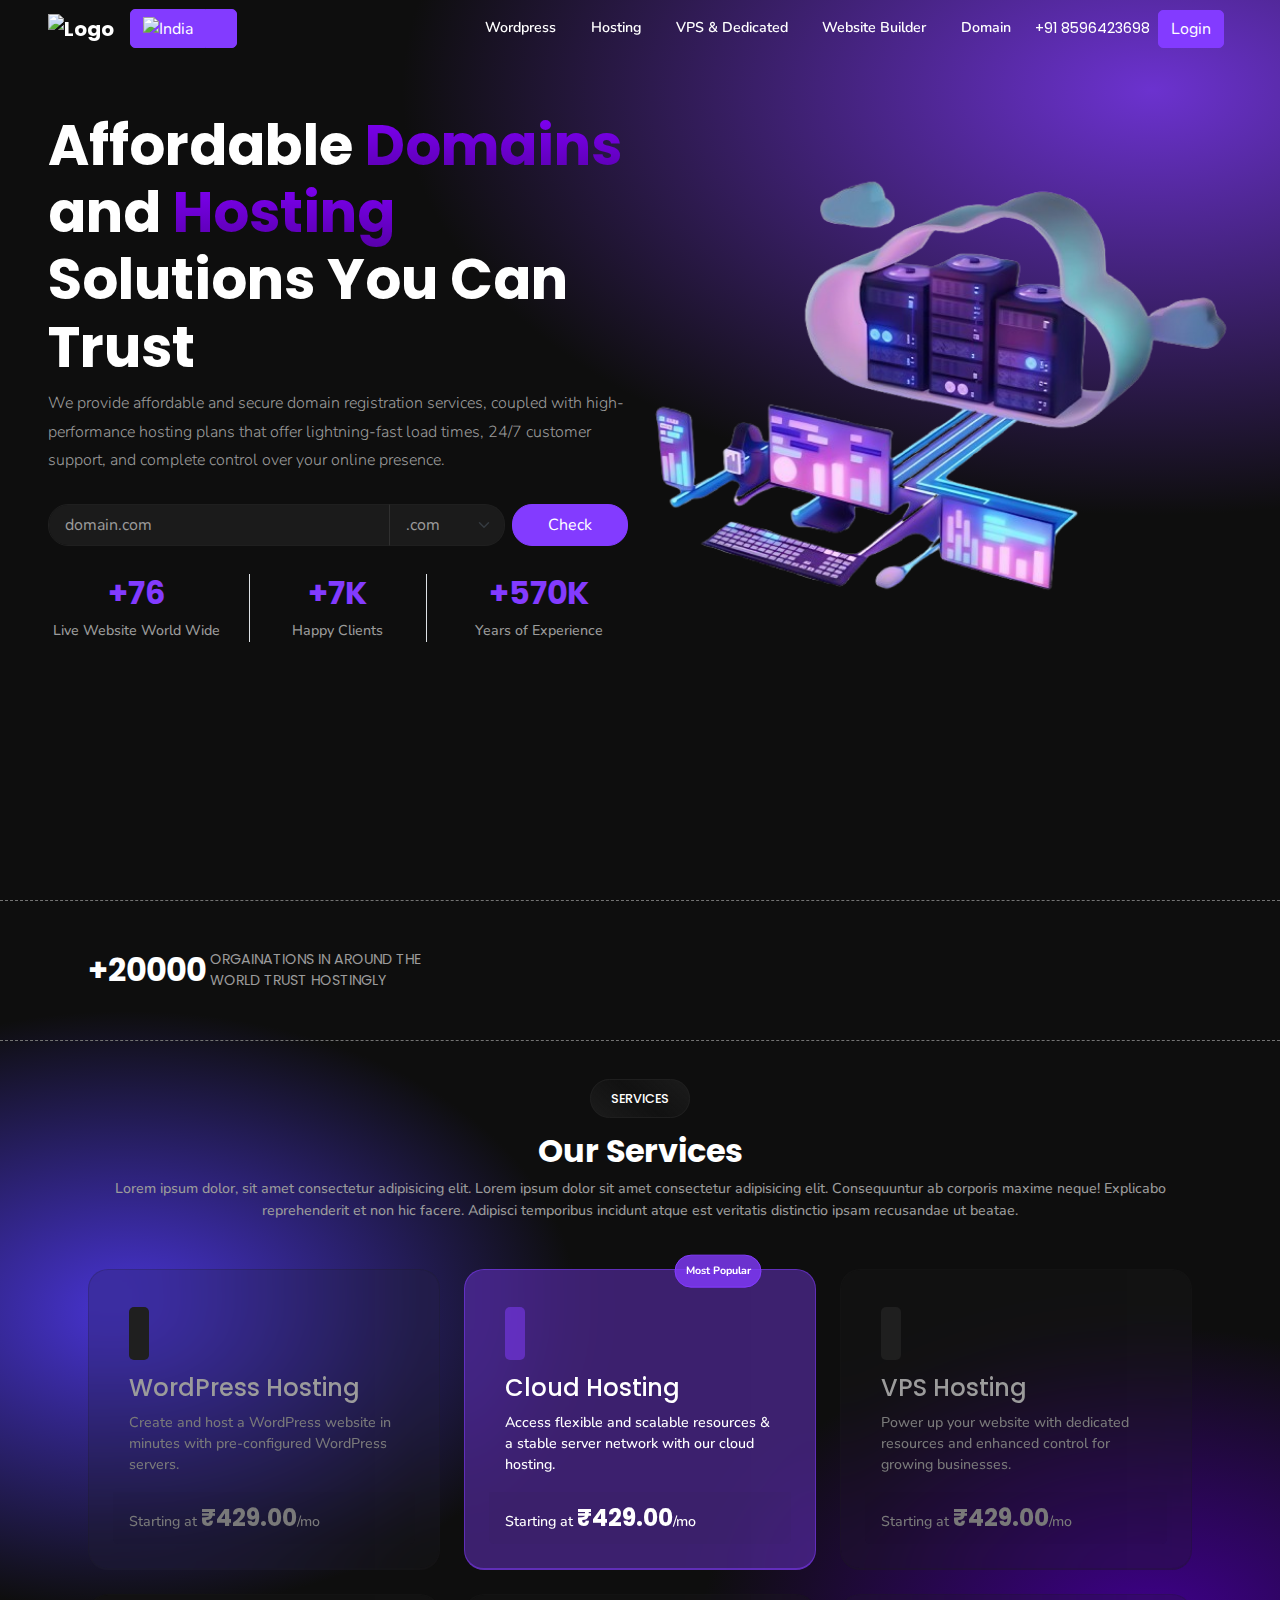
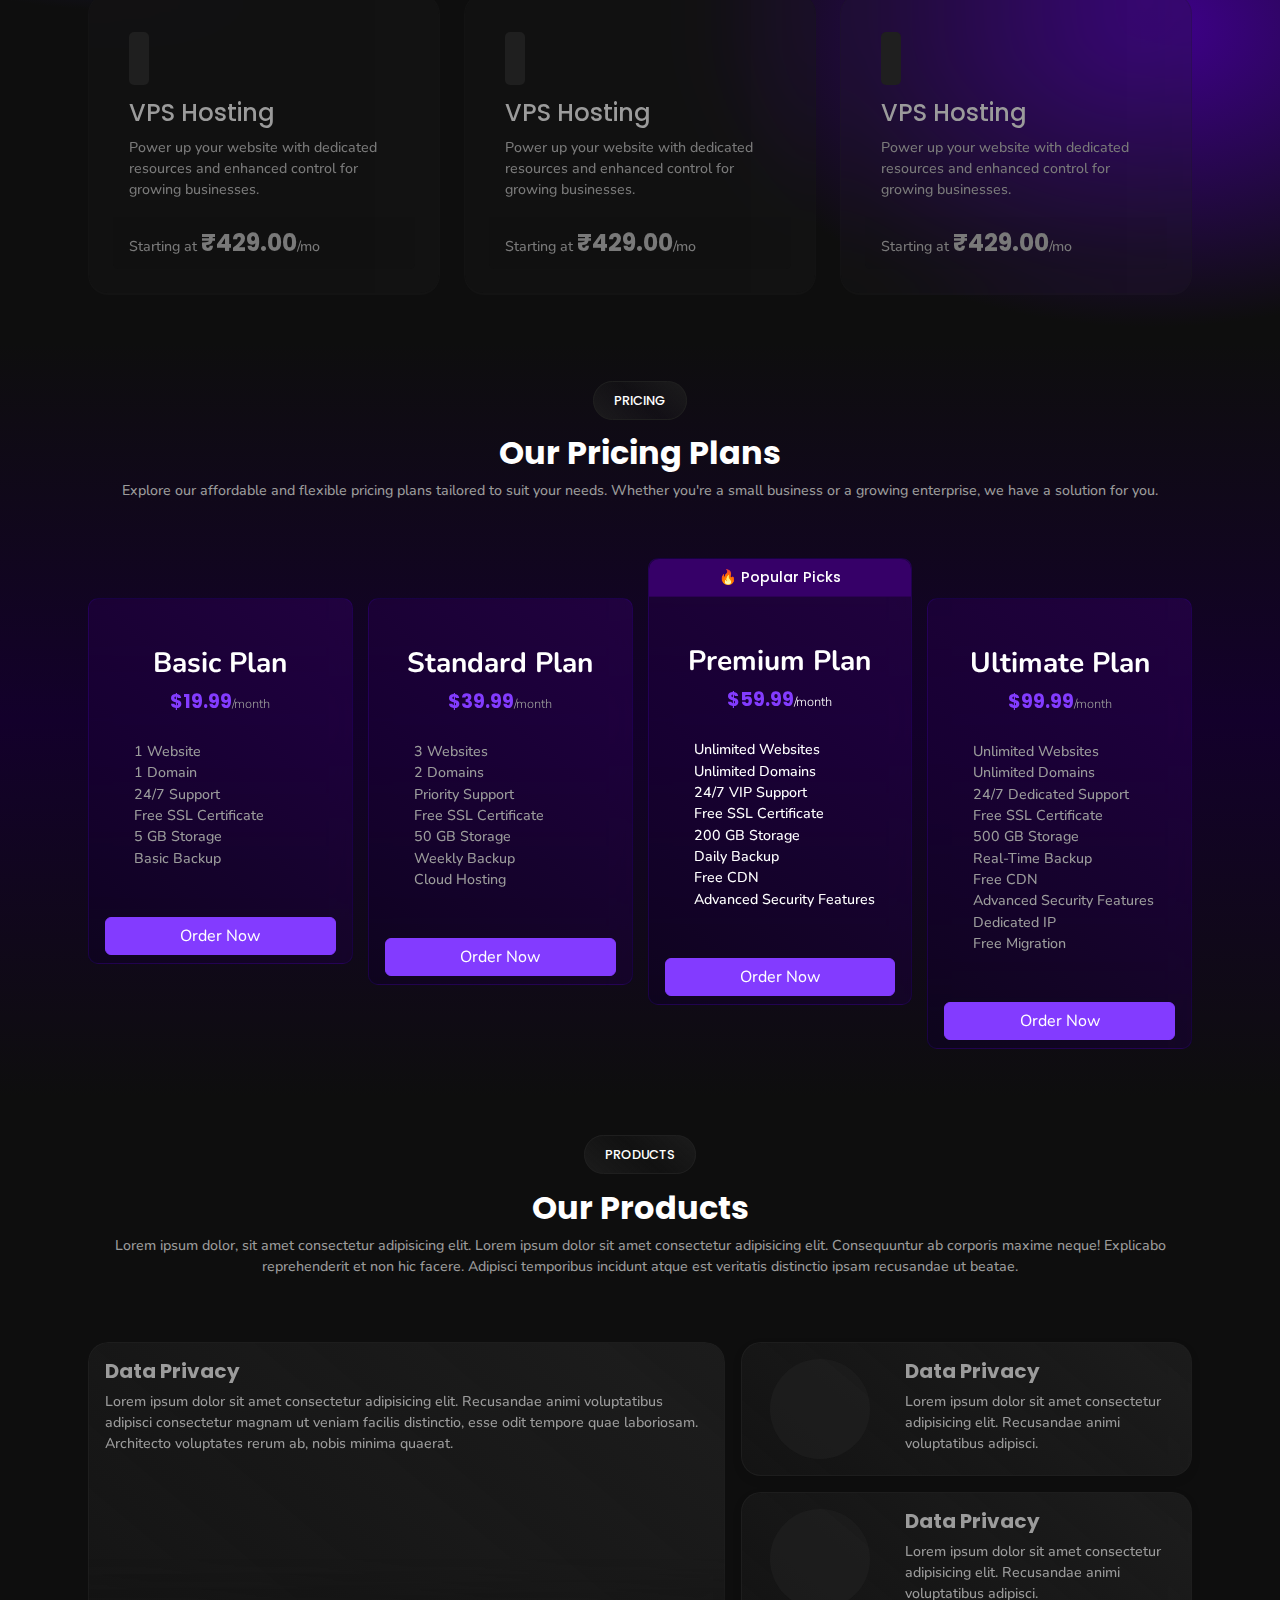
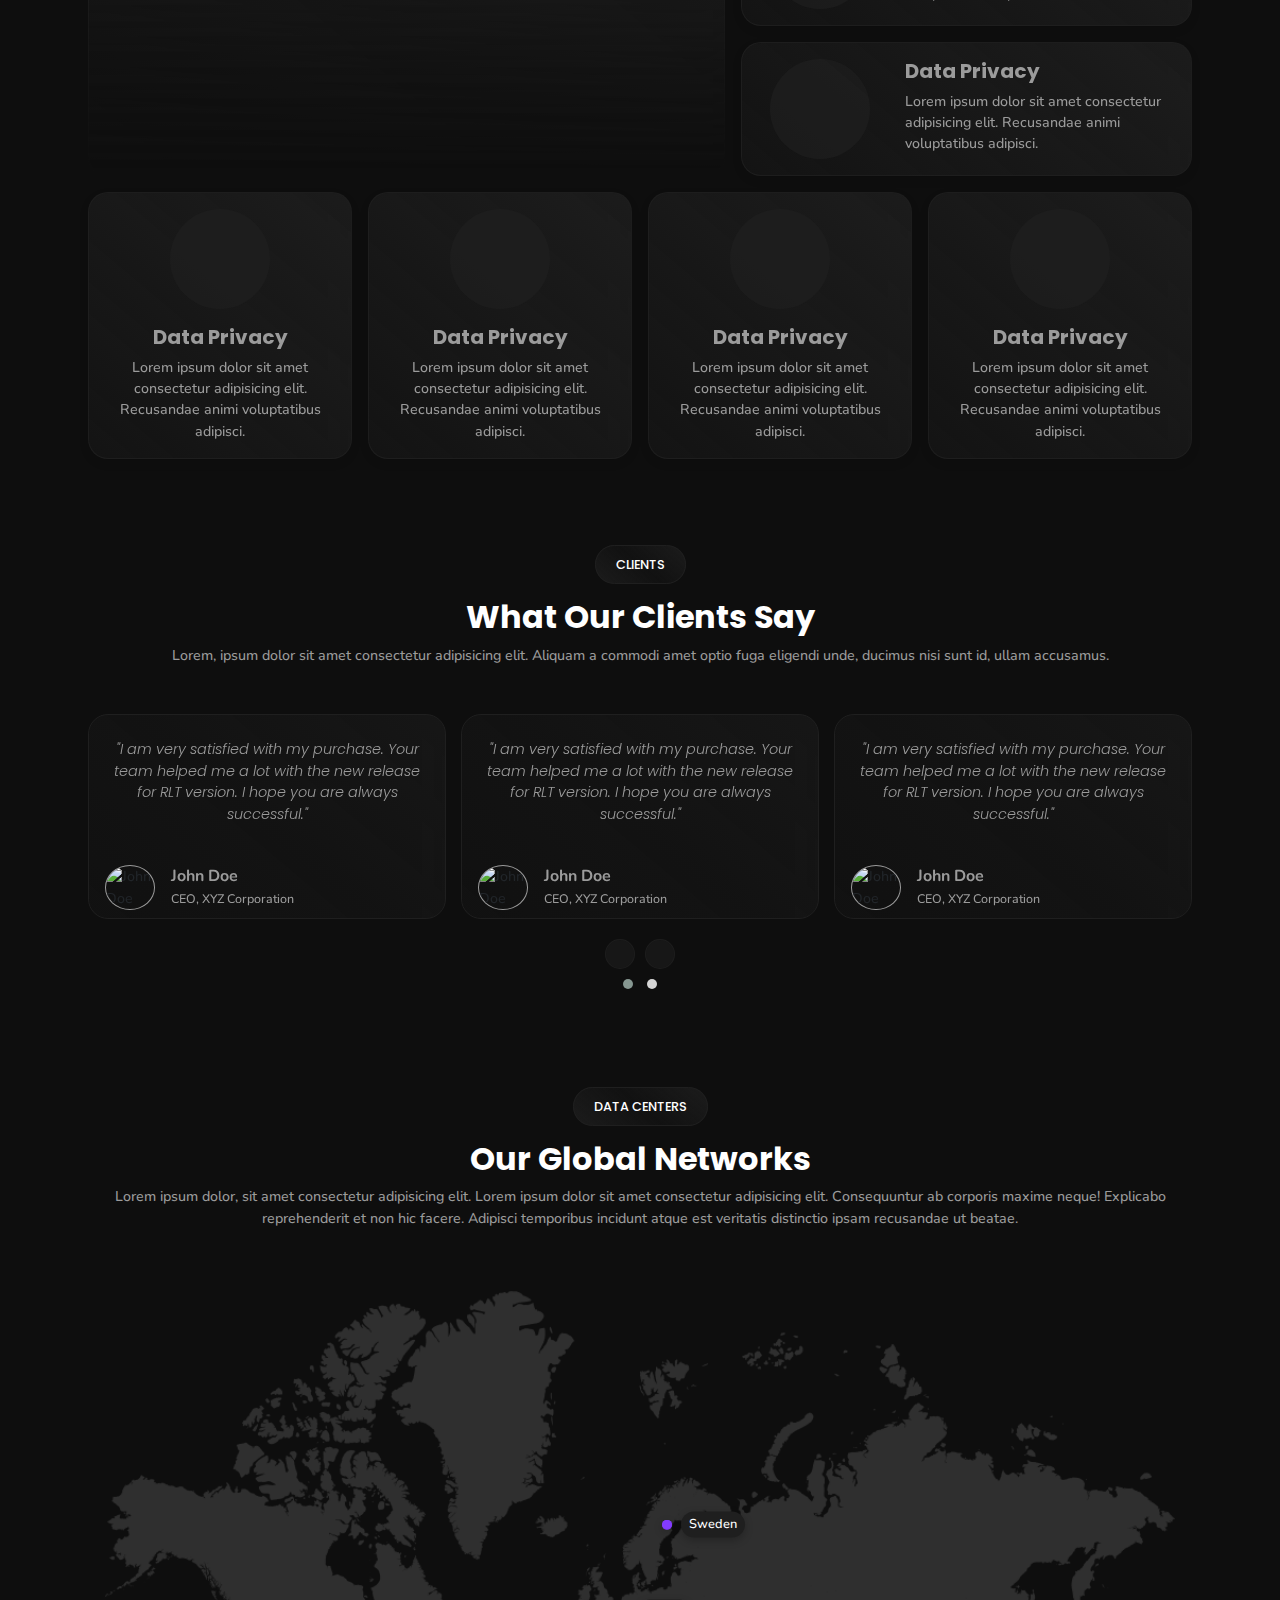
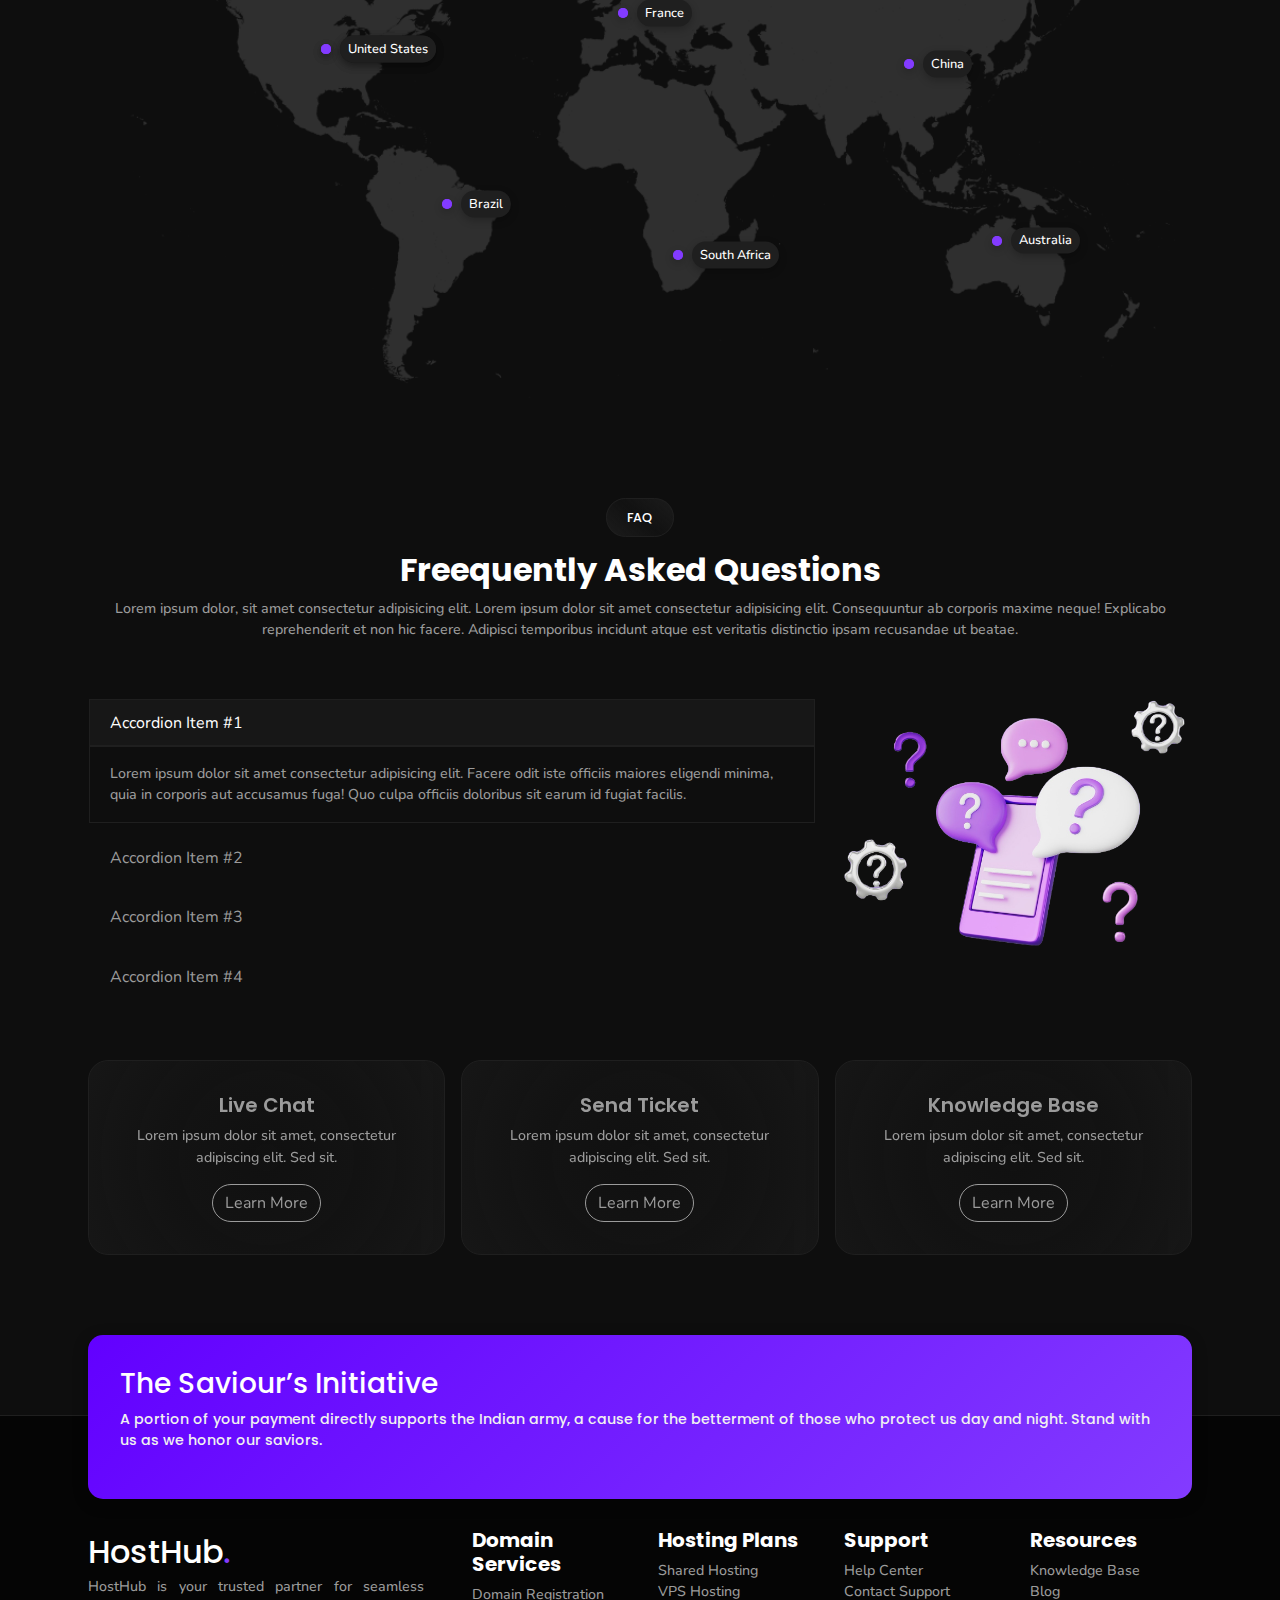
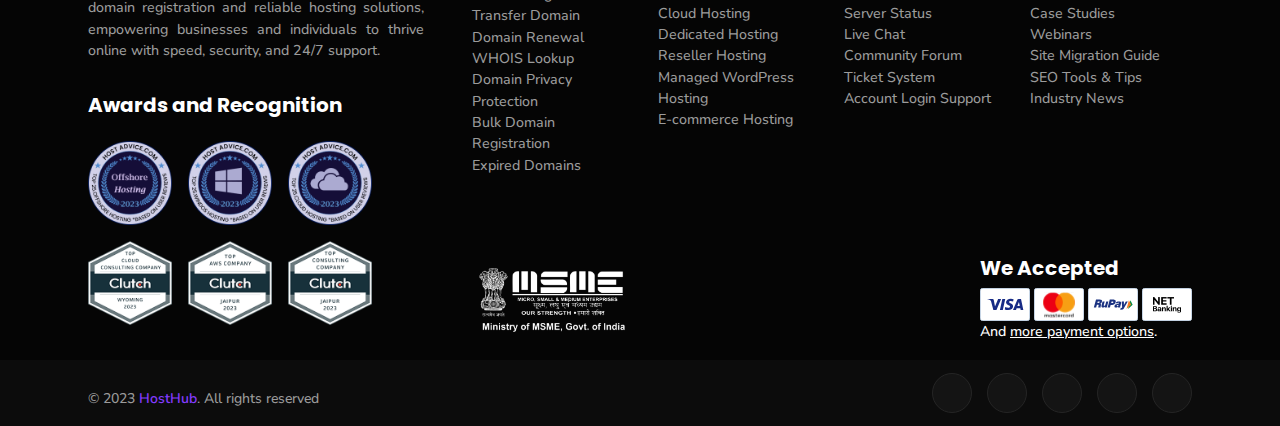
==== commit 0ba65429: "Merge branch 'main' of https://github.com/iCriptSnappie/Hosting-Site-Frontend" ====
--- a/index.html
+++ b/index.html
@@ -525,95 +525,87 @@
                         needs. Whether you're a small business or a growing enterprise, we have a solution for you.</p>
                 </div>
 
-                <div class="row g-4 g-md-4 mt-3">
+                <div class="owl-carousel">
                     <!-- Basic Plan -->
-                    <div class="col-md-3">
-                        <div class="card">
-                            <div class="card-body pt-5">
-                                <h3 class="text-center">Basic Plan</h3>
-                                <p class="amount text-center"><span>$19.99</span>/month</p>
-                                <ul class="price-list">
-                                    <li>1 Website</li>
-                                    <li>1 Domain</li>
-                                    <li>24/7 Support</li>
-                                    <li>Free SSL Certificate</li>
-                                    <li>5 GB Storage</li>
-                                    <li>Basic Backup</li>
-                                </ul>
-                            </div>
-                            <div class="card-footer">
-                                <button class="btn btn-primary w-100">Order Now</button>
-                            </div>
+                    <div class="card">
+                        <div class="card-body pt-5">
+                            <h3 class="text-center">Basic Plan</h3>
+                            <p class="amount text-center"><span>$19.99</span>/month</p>
+                            <ul class="price-list">
+                                <li>1 Website</li>
+                                <li>1 Domain</li>
+                                <li>24/7 Support</li>
+                                <li>Free SSL Certificate</li>
+                                <li>5 GB Storage</li>
+                                <li>Basic Backup</li>
+                            </ul>
+                        </div>
+                        <div class="card-footer">
+                            <button class="btn btn-primary w-100">Order Now</button>
                         </div>
                     </div>
 
                     <!-- Standard Plan -->
-                    <div class="col-md-3">
-                        <div class="card">
-                            <div class="card-body pt-5">
-                                <h3 class="text-center">Standard Plan</h3>
-                                <p class="amount text-center"><span>$39.99</span>/month</p>
-                                <ul class="price-list">
-                                    <li>3 Websites</li>
-                                    <li>2 Domains</li>
-                                    <li>Priority Support</li>
-                                    <li>Free SSL Certificate</li>
-                                    <li>50 GB Storage</li>
-                                    <li>Weekly Backup</li>
-                                    <li>Cloud Hosting</li>
-                                </ul>
-                            </div>
-                            <div class="card-footer">
-                                <button class="btn btn-primary w-100">Order Now</button>
-                            </div>
+                    <div class="card">
+                        <div class="card-body pt-5">
+                            <h3 class="text-center">Standard Plan</h3>
+                            <p class="amount text-center"><span>$39.99</span>/month</p>
+                            <ul class="price-list">
+                                <li>3 Websites</li>
+                                <li>2 Domains</li>
+                                <li>Priority Support</li>
+                                <li>Free SSL Certificate</li>
+                                <li>50 GB Storage</li>
+                                <li>Weekly Backup</li>
+                                <li>Cloud Hosting</li>
+                            </ul>
+                        </div>
+                        <div class="card-footer">
+                            <button class="btn btn-primary w-100">Order Now</button>
                         </div>
                     </div>
 
                     <!-- Premium Plan -->
-                    <div class="col-md-3">
-                        <div class="card popular">
-                            <div class="card-body pt-5">
-                                <h3 class="text-center">Premium Plan</h3>
-                                <p class="amount text-center"><span>$59.99</span>/month</p>
-                                <ul class="price-list">
-                                    <li>Unlimited Websites</li>
-                                    <li>Unlimited Domains</li>
-                                    <li>24/7 VIP Support</li>
-                                    <li>Free SSL Certificate</li>
-                                    <li>200 GB Storage</li>
-                                    <li>Daily Backup</li>
-                                    <li>Free CDN</li>
-                                    <li>Advanced Security Features</li>
-                                </ul>
-                            </div>
-                            <div class="card-footer">
-                                <button class="btn btn-primary w-100">Order Now</button>
-                            </div>
+                    <div class="card popular">
+                        <div class="card-body pt-5">
+                            <h3 class="text-center">Premium Plan</h3>
+                            <p class="amount text-center"><span>$59.99</span>/month</p>
+                            <ul class="price-list">
+                                <li>Unlimited Websites</li>
+                                <li>Unlimited Domains</li>
+                                <li>24/7 VIP Support</li>
+                                <li>Free SSL Certificate</li>
+                                <li>200 GB Storage</li>
+                                <li>Daily Backup</li>
+                                <li>Free CDN</li>
+                                <li>Advanced Security Features</li>
+                            </ul>
+                        </div>
+                        <div class="card-footer">
+                            <button class="btn btn-primary w-100">Order Now</button>
                         </div>
                     </div>
 
                     <!-- Ultimate Plan -->
-                    <div class="col-md-3">
-                        <div class="card">
-                            <div class="card-body pt-5">
-                                <h3 class="text-center">Ultimate Plan</h3>
-                                <p class="amount text-center"><span>$99.99</span>/month</p>
-                                <ul class="price-list">
-                                    <li>Unlimited Websites</li>
-                                    <li>Unlimited Domains</li>
-                                    <li>24/7 Dedicated Support</li>
-                                    <li>Free SSL Certificate</li>
-                                    <li>500 GB Storage</li>
-                                    <li>Real-Time Backup</li>
-                                    <li>Free CDN</li>
-                                    <li>Advanced Security Features</li>
-                                    <li>Dedicated IP</li>
-                                    <li>Free Migration</li>
-                                </ul>
-                            </div>
-                            <div class="card-footer">
-                                <button class="btn btn-primary w-100">Order Now</button>
-                            </div>
+                    <div class="card">
+                        <div class="card-body pt-5">
+                            <h3 class="text-center">Ultimate Plan</h3>
+                            <p class="amount text-center"><span>$99.99</span>/month</p>
+                            <ul class="price-list">
+                                <li>Unlimited Websites</li>
+                                <li>Unlimited Domains</li>
+                                <li>24/7 Dedicated Support</li>
+                                <li>Free SSL Certificate</li>
+                                <li>500 GB Storage</li>
+                                <li>Real-Time Backup</li>
+                                <li>Free CDN</li>
+                                <li>Advanced Security Features</li>
+                                <li>Dedicated IP</li>
+                                <li>Free Migration</li>
+                            </ul>
+                        </div>
+                        <div class="card-footer">
+                            <button class="btn btn-primary w-100">Order Now</button>
                         </div>
                     </div>
                 </div>
@@ -764,7 +756,7 @@
                         amet optio fuga eligendi unde, ducimus nisi sunt id, ullam accusamus.</p>
                 </div>
 
-                <div class="owl-carousel">
+                <div class="owl-carousel owl-theme">
                     <div class="card">
                         <div class="card-body">
                             <div class="icon mb-2">
--- a/assets/css/style.css
+++ b/assets/css/style.css
@@ -986,6 +986,10 @@
     var(--color-bg-body) 100%
   );
 
+  .owl-item{
+    height: fit-content;
+  }
+
   .card {
     background: linear-gradient(
       40deg,
@@ -1053,6 +1057,10 @@
       min-height: 109%;
       color: #fff;
     }
+  }
+
+  .owl-carousel .owl-stage-outer{
+    padding-top: 3rem;
   }
 }
 @media screen and (max-width: 720px) {
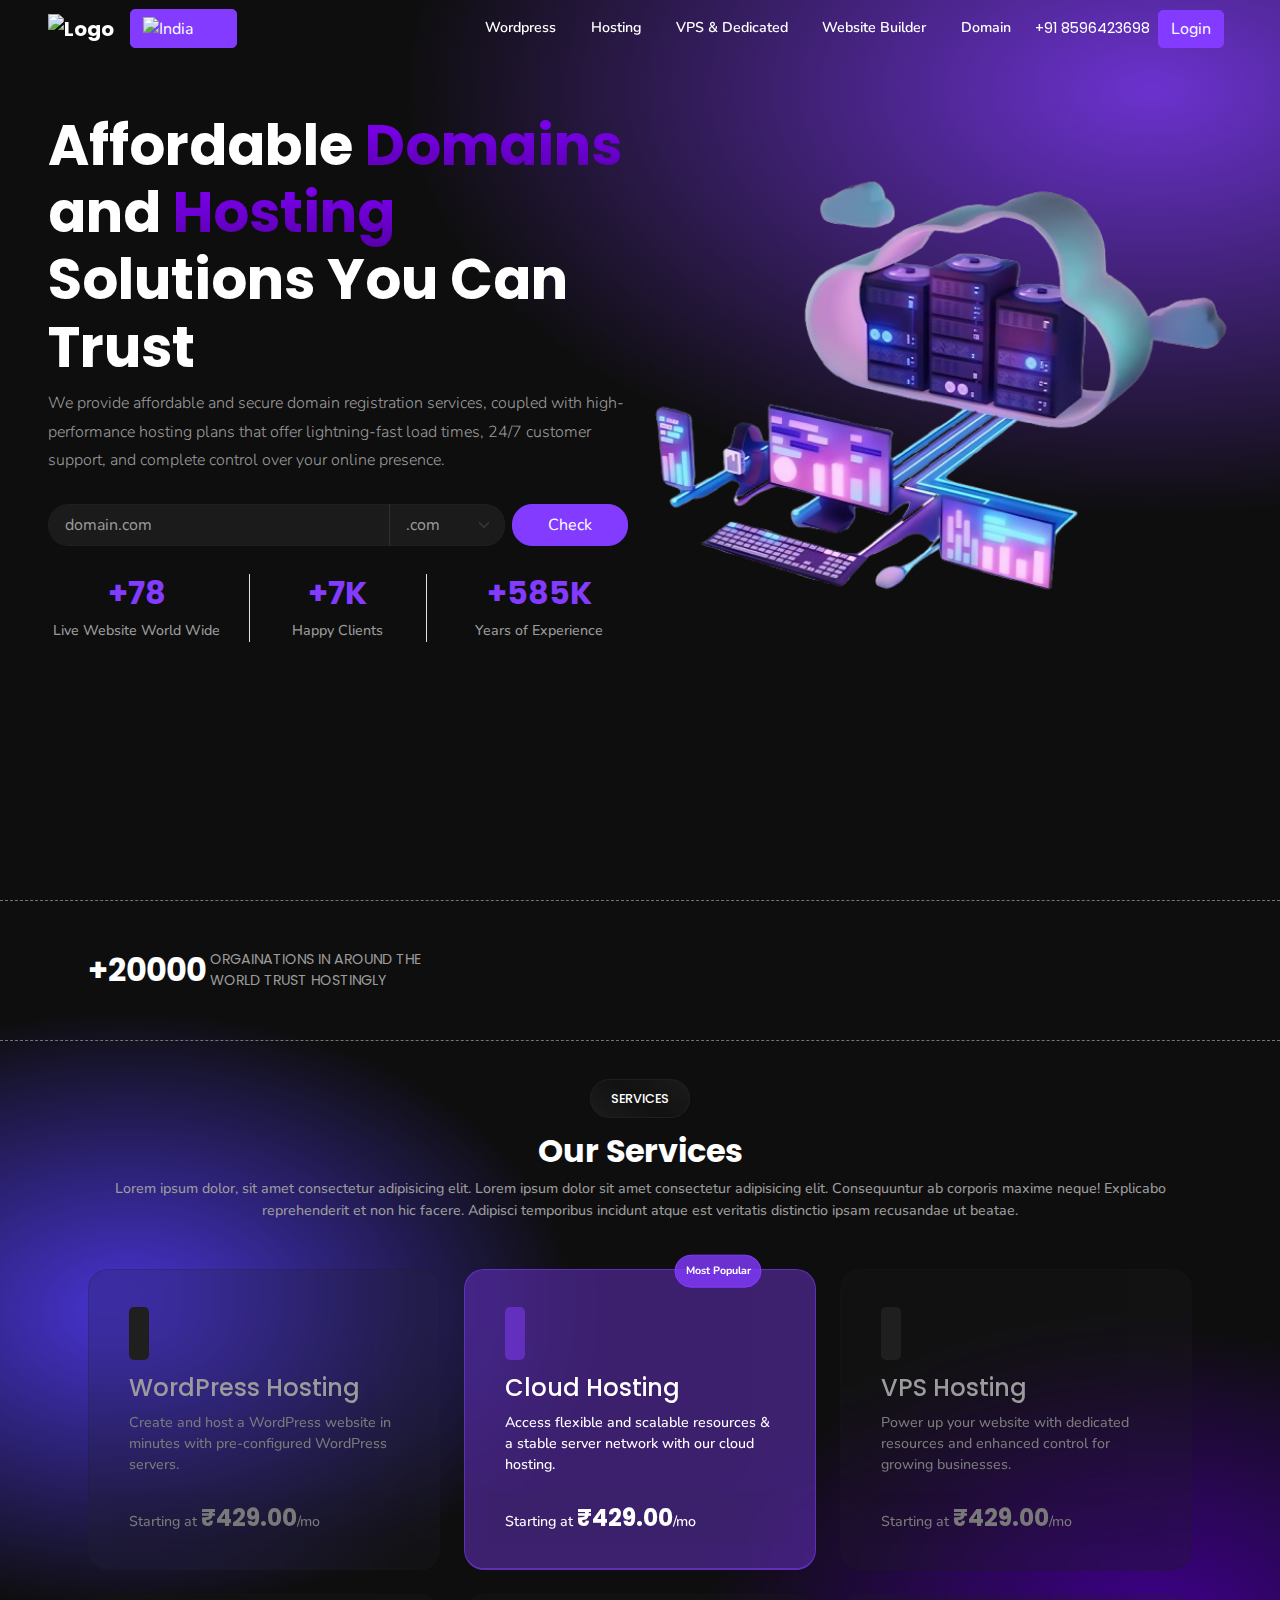
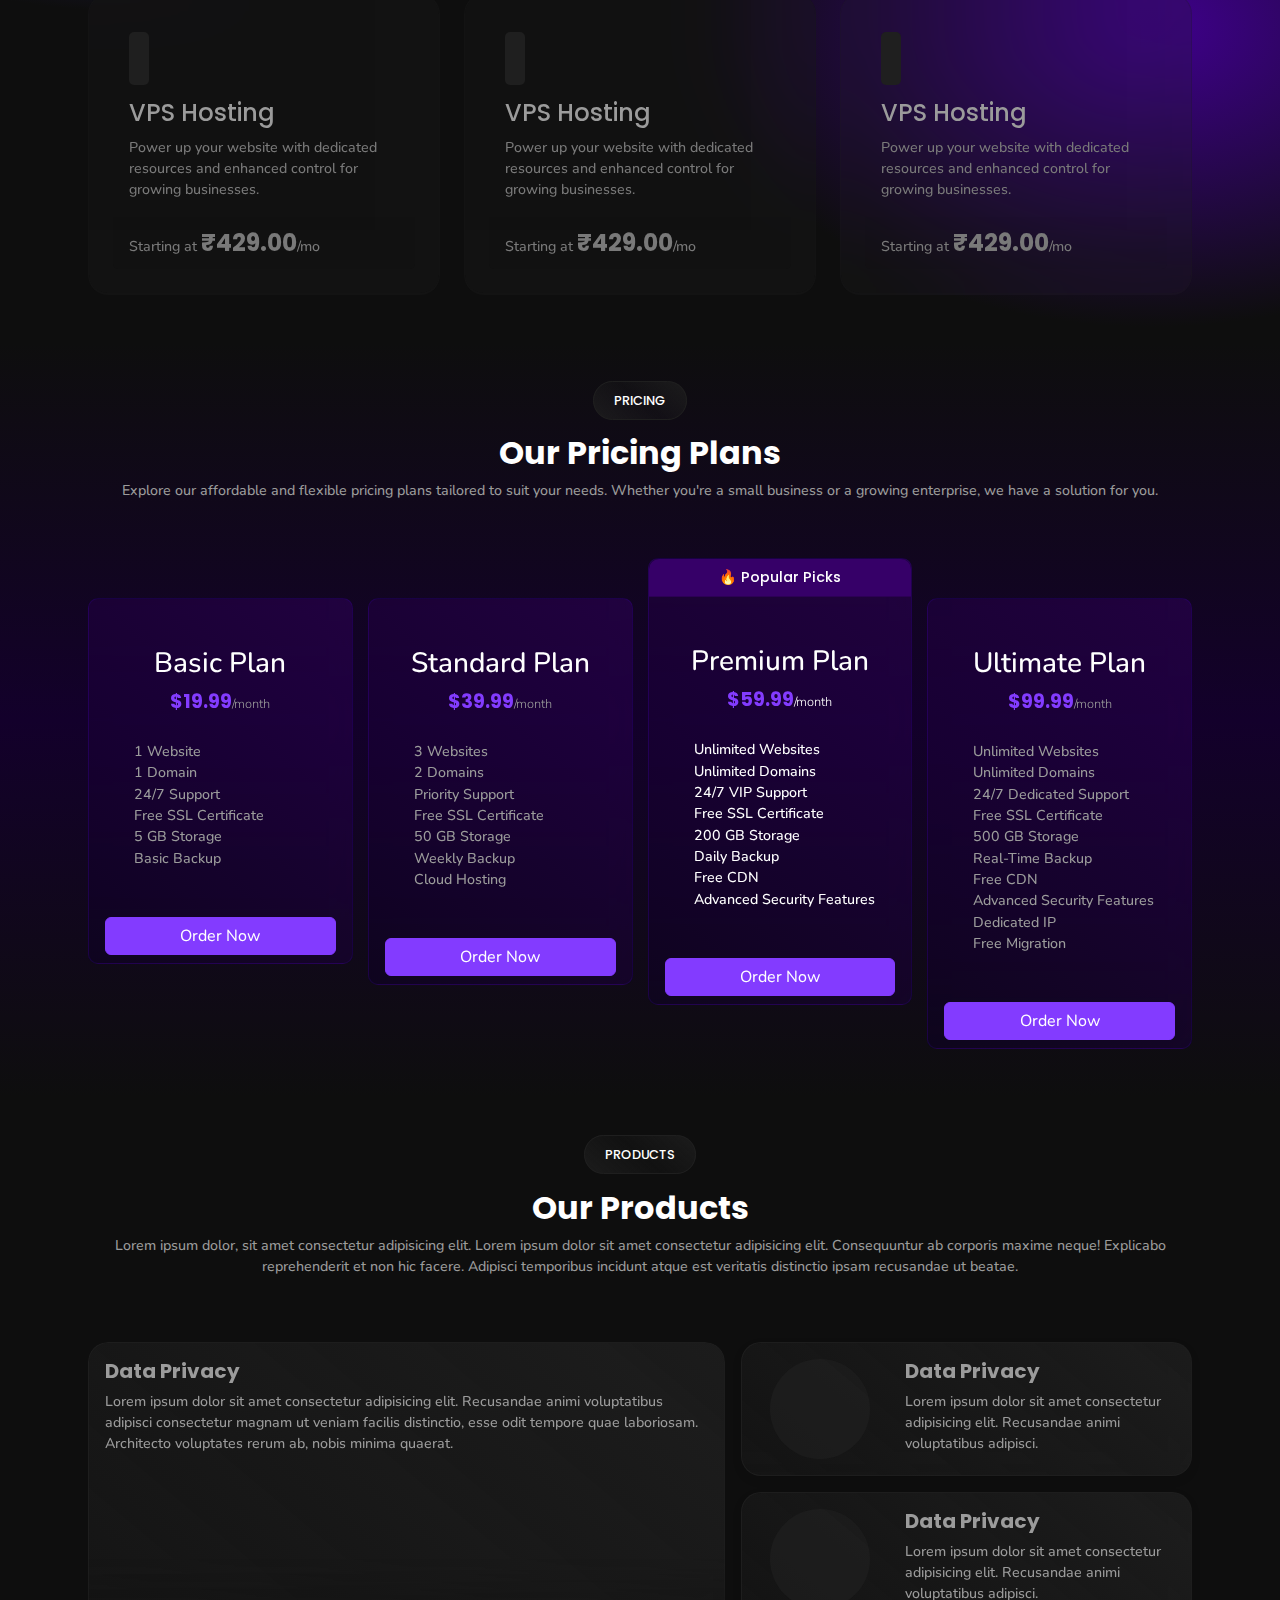
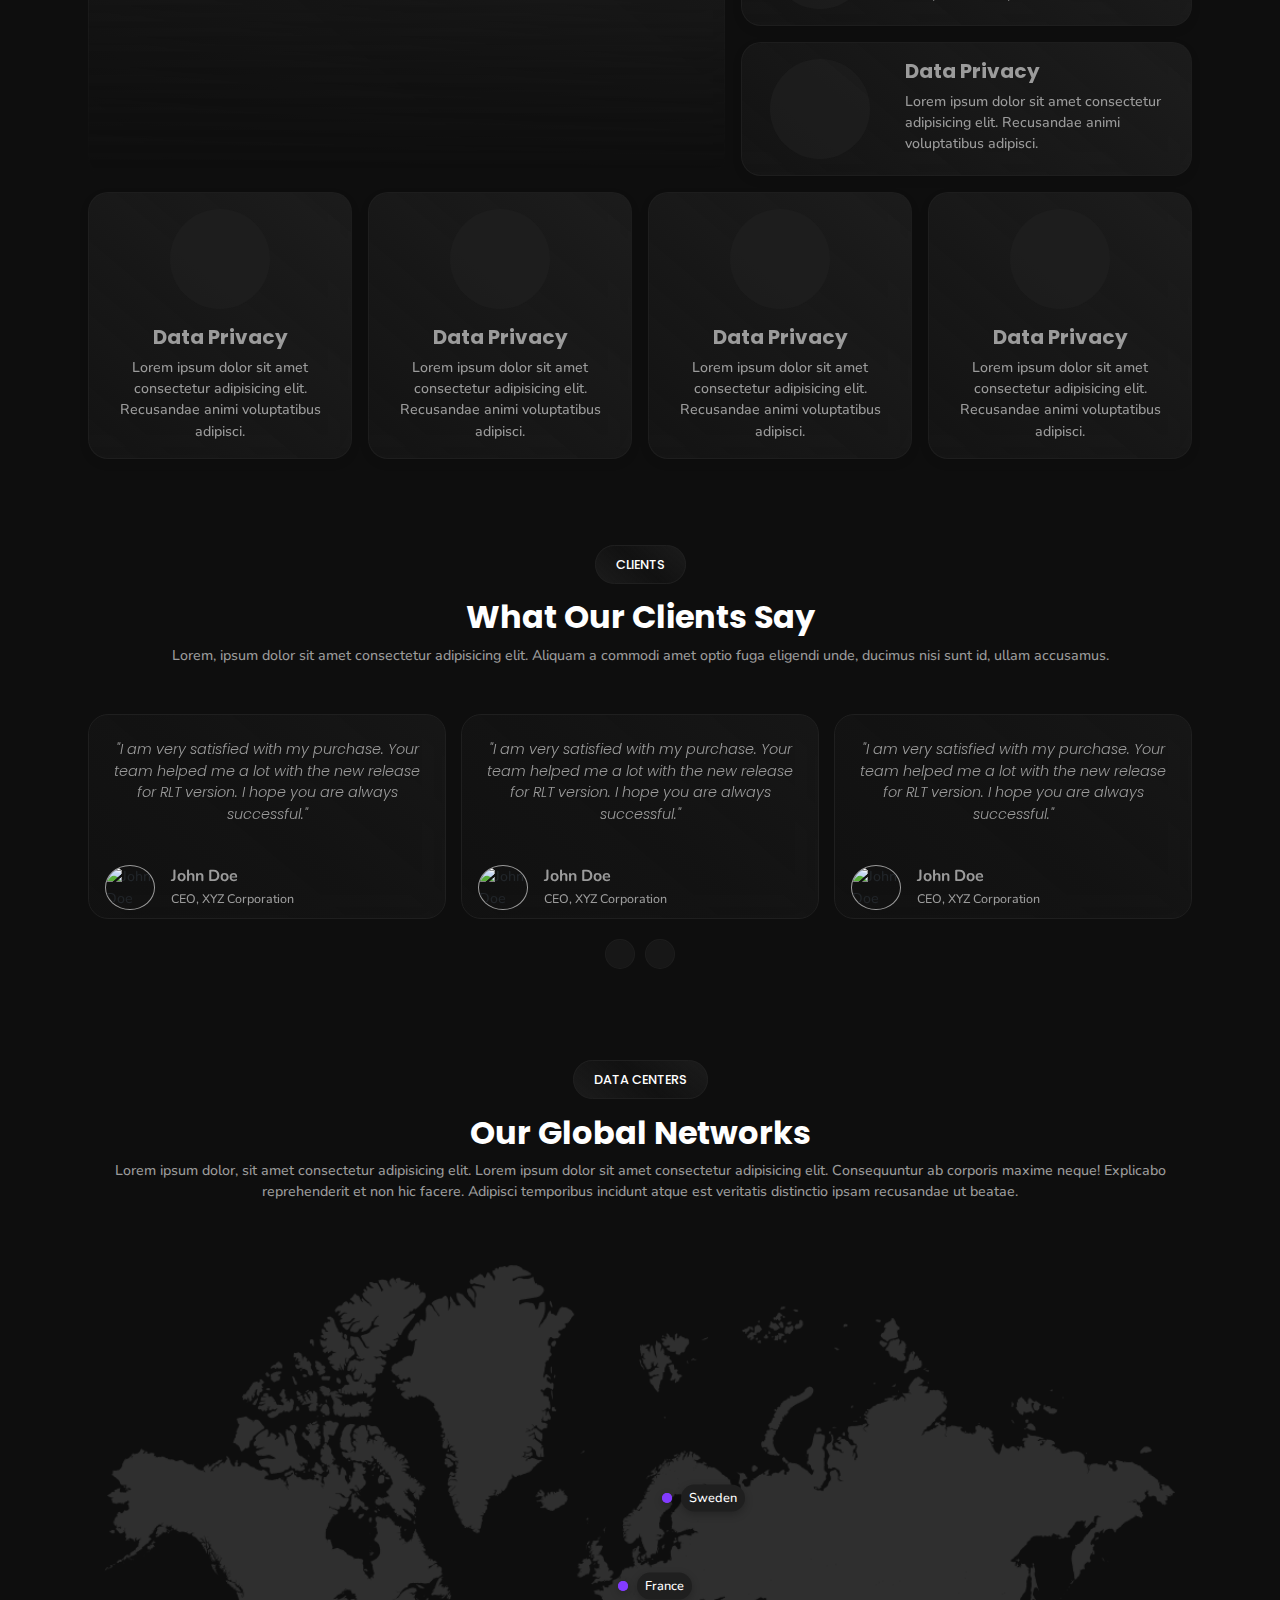
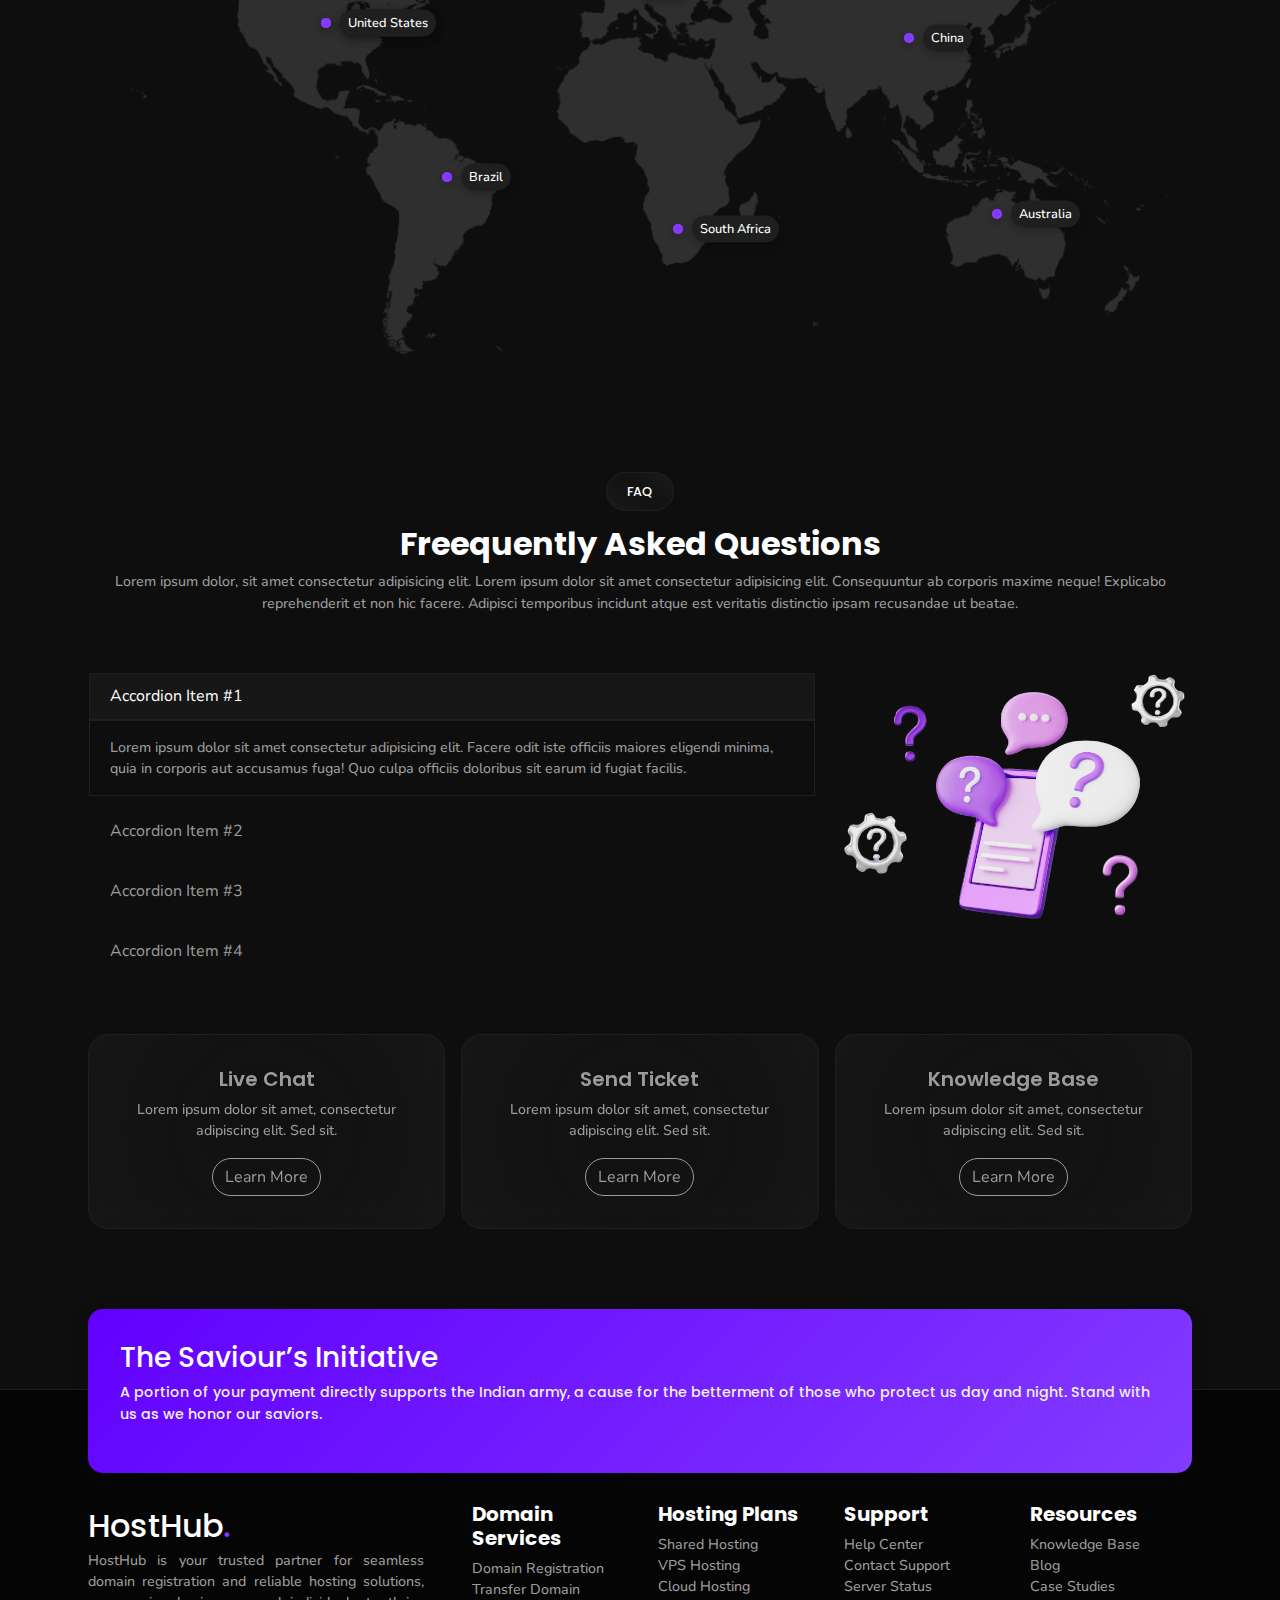
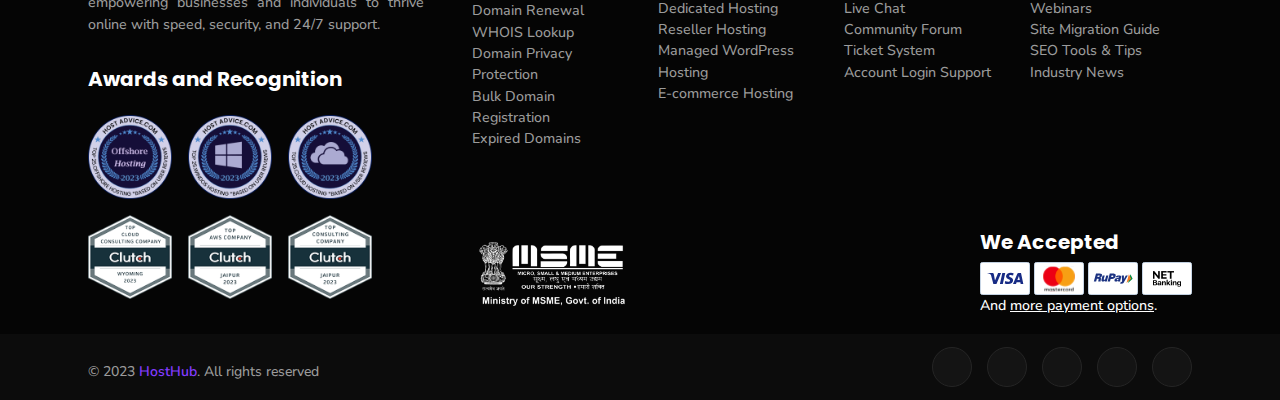
==== commit 14af2e30: "update" ====
--- a/index.html
+++ b/index.html
@@ -520,9 +520,11 @@
                 <div class="section-title">
                     <div class="heading-pill"><span>Pricing</span></div>
                     <h2 class="heading-primary text-center">Our Pricing Plans</h2>
-                    <p class="text-center mb-md-5">Explore our affordable and flexible pricing plans tailored to suit
-                        your
-                        needs. Whether you're a small business or a growing enterprise, we have a solution for you.</p>
+                    <p class="text-center mb-md-5">
+                        Explore our affordable and flexible pricing plans tailored to suit your needs. Whether you're a
+                        small business
+                        or a growing enterprise, we have a solution for you.
+                    </p>
                 </div>
 
                 <div class="owl-carousel">
@@ -612,6 +614,7 @@
             </div>
         </section>
 
+
         <!-- Products -->
         <section id="products">
             <div class="container">
--- a/assets/css/style.css
+++ b/assets/css/style.css
@@ -986,8 +986,10 @@
     var(--color-bg-body) 100%
   );
 
-  .owl-item{
-    height: fit-content;
+  .owl-carousel .owl-item {
+    display: flex;
+    align-items: stretch; /* Ensures all cards have equal height */
+    height: 100%; /* Ensures the parent container adapts */
   }
 
   .card {
@@ -999,78 +1001,74 @@
     backdrop-filter: blur(10px);
     -webkit-backdrop-filter: blur(10px);
     color: var(--color-text-primary);
-    height: 100%;
     border: 1px solid var(--color-accent-200);
     border-radius: 10px;
-
-
-    .card-header {
+    display: flex;
+    flex-direction: column; /* Allows the footer to stay at the bottom */
+    justify-content: space-between; /* Balances card content */
+    height: 100%; /* Ensures the card stretches to fit the parent */
+    width: 100%;
+  }
+
+  .card-header {
+    font-family: var(--font-heading);
+    background: rgb(54, 0, 104);
+    border-radius: 10px 10px 0 0;
+  }
+
+  .amount {
+    font-size: 0.8rem;
+    margin: 0;
+    margin-bottom: 1.5rem;
+    font-weight: 300;
+
+    span {
+      font-size: 1.2rem;
+      font-weight: bold;
       font-family: var(--font-heading);
-      background: rgb(
-        54,
-        0,
-        104
-      ); /* Semi-transparent background for card header */
-      border-radius: 10px 10px 0 0; /* Optional: round top corners of the header */
-    }
-
-    .amount {
-      font-size: 0.8rem;
-      margin: 0;
-      margin-bottom: 1.5rem;
-      font-weight: 300;
-
-      span {
-        font-size: 1.2rem;
-        font-weight: bold;
-        font-family: var(--font-heading);
-        color: var(--color-primary);
-      }
-    }
-
-    .card-body {
-      padding: 1.5rem;
-
-      h3 {
-        font-weight: 700;
-      }
-
-      .price-list {
-        list-style: none;
-        padding: 0;
-
-        li::before {
-          content: "\EB78";
-          font-family: "RemixIcon";
-          margin-right: 10px;
-          color: var(--color-primary-900);
-        }
-      }
-    }
-
-    .card-footer {
-      border: none;
-    }
-
-    &.popular {
-      transform: translateY(-40px);
-      min-height: 109%;
-      color: #fff;
-    }
-  }
-
-  .owl-carousel .owl-stage-outer{
+      color: var(--color-primary);
+    }
+  }
+
+  .card-body {
+    padding: 1.5rem;
+    flex-grow: 1; /* Ensures the body takes the remaining space */
+  }
+
+  .price-list {
+    list-style: none;
+    padding: 0;
+
+    li::before {
+      content: "\EB78";
+      font-family: "RemixIcon";
+      margin-right: 10px;
+      color: var(--color-primary-900);
+    }
+  }
+
+  .card-footer {
+    border: none;
+  }
+
+  .card.popular {
+    transform: translateY(-40px);
+    min-height: 100%; /* Ensure height matches others even when transformed */
+    color: #fff;
+  }
+
+  .owl-carousel .owl-stage-outer {
     padding-top: 3rem;
   }
 }
+
 @media screen and (max-width: 720px) {
-  #pricing{
-    .popular {
-      margin-top: 2.5rem;
-      min-height: 100% !important;
-    }
-  }
-}
+  #pricing .popular {
+    margin-top: 2.5rem;
+    min-height: 100% !important;
+  }
+}
+
 
 /* Products */
 #products {
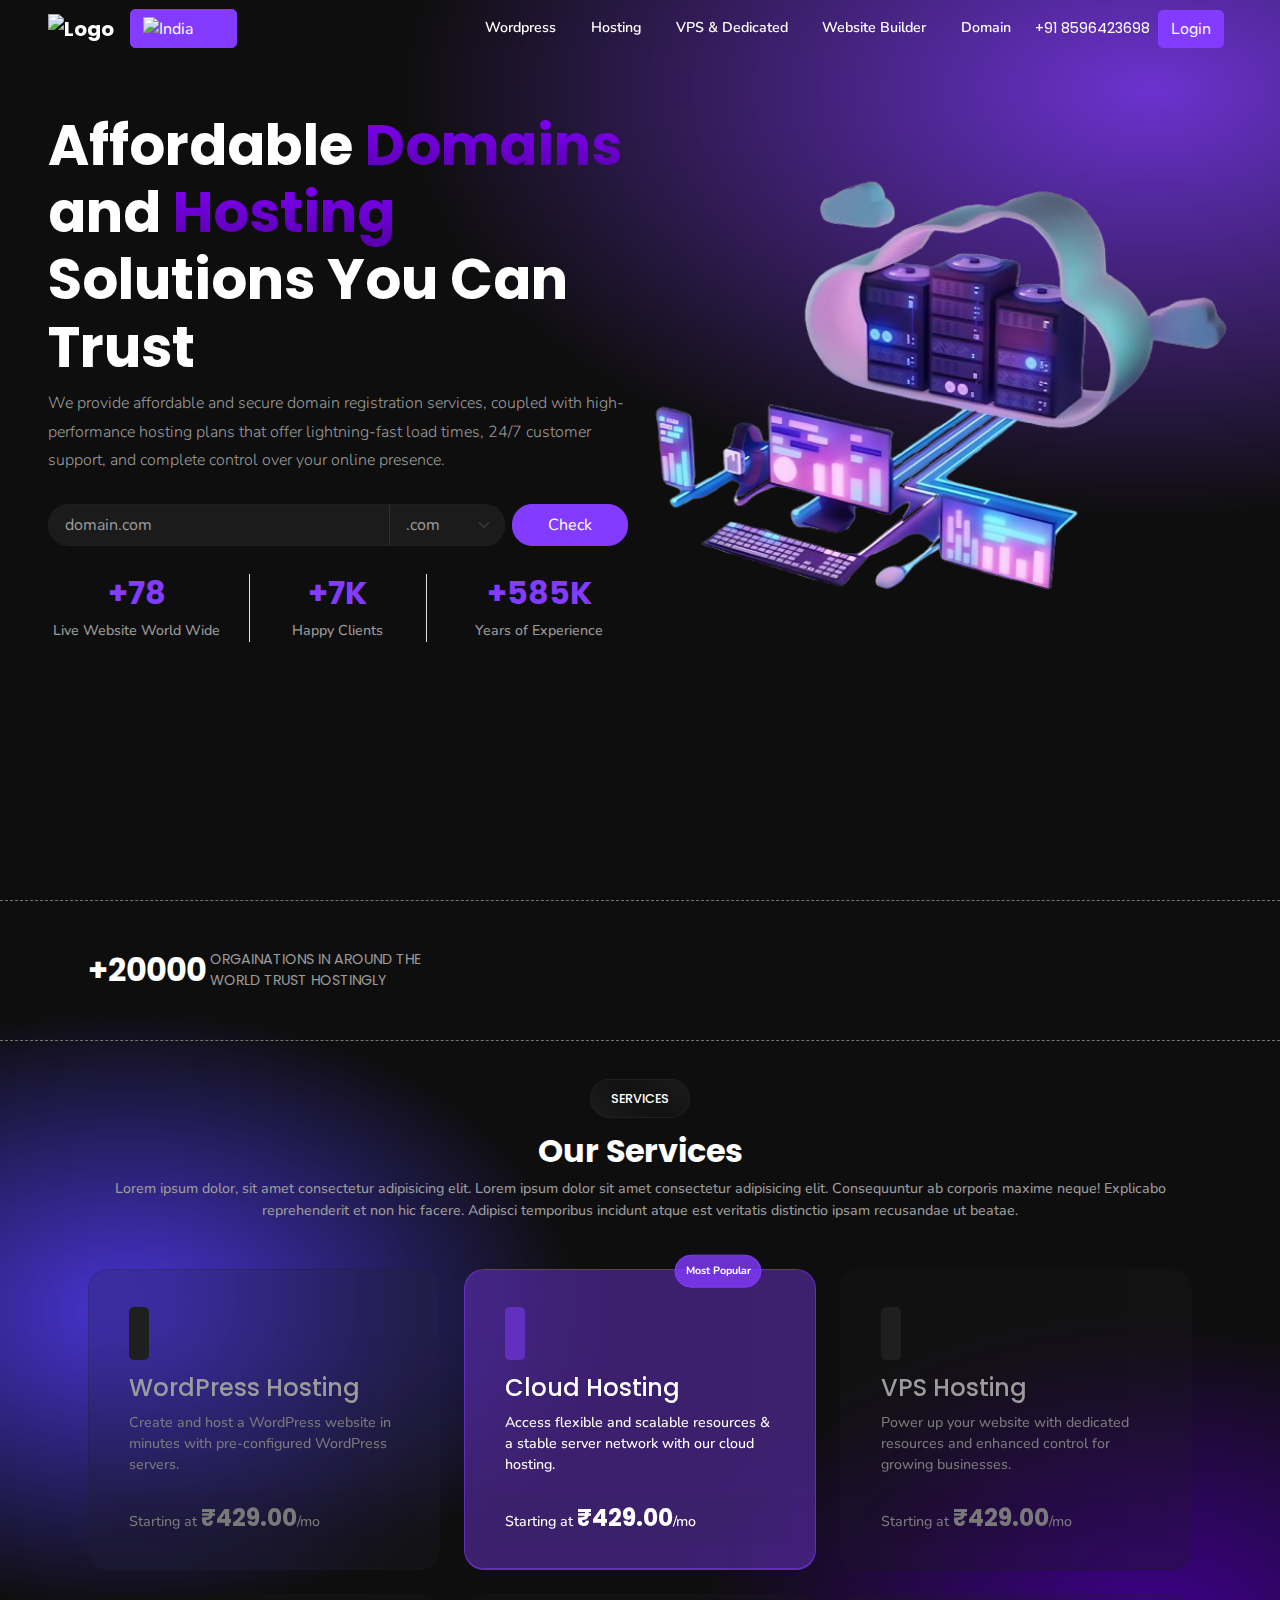
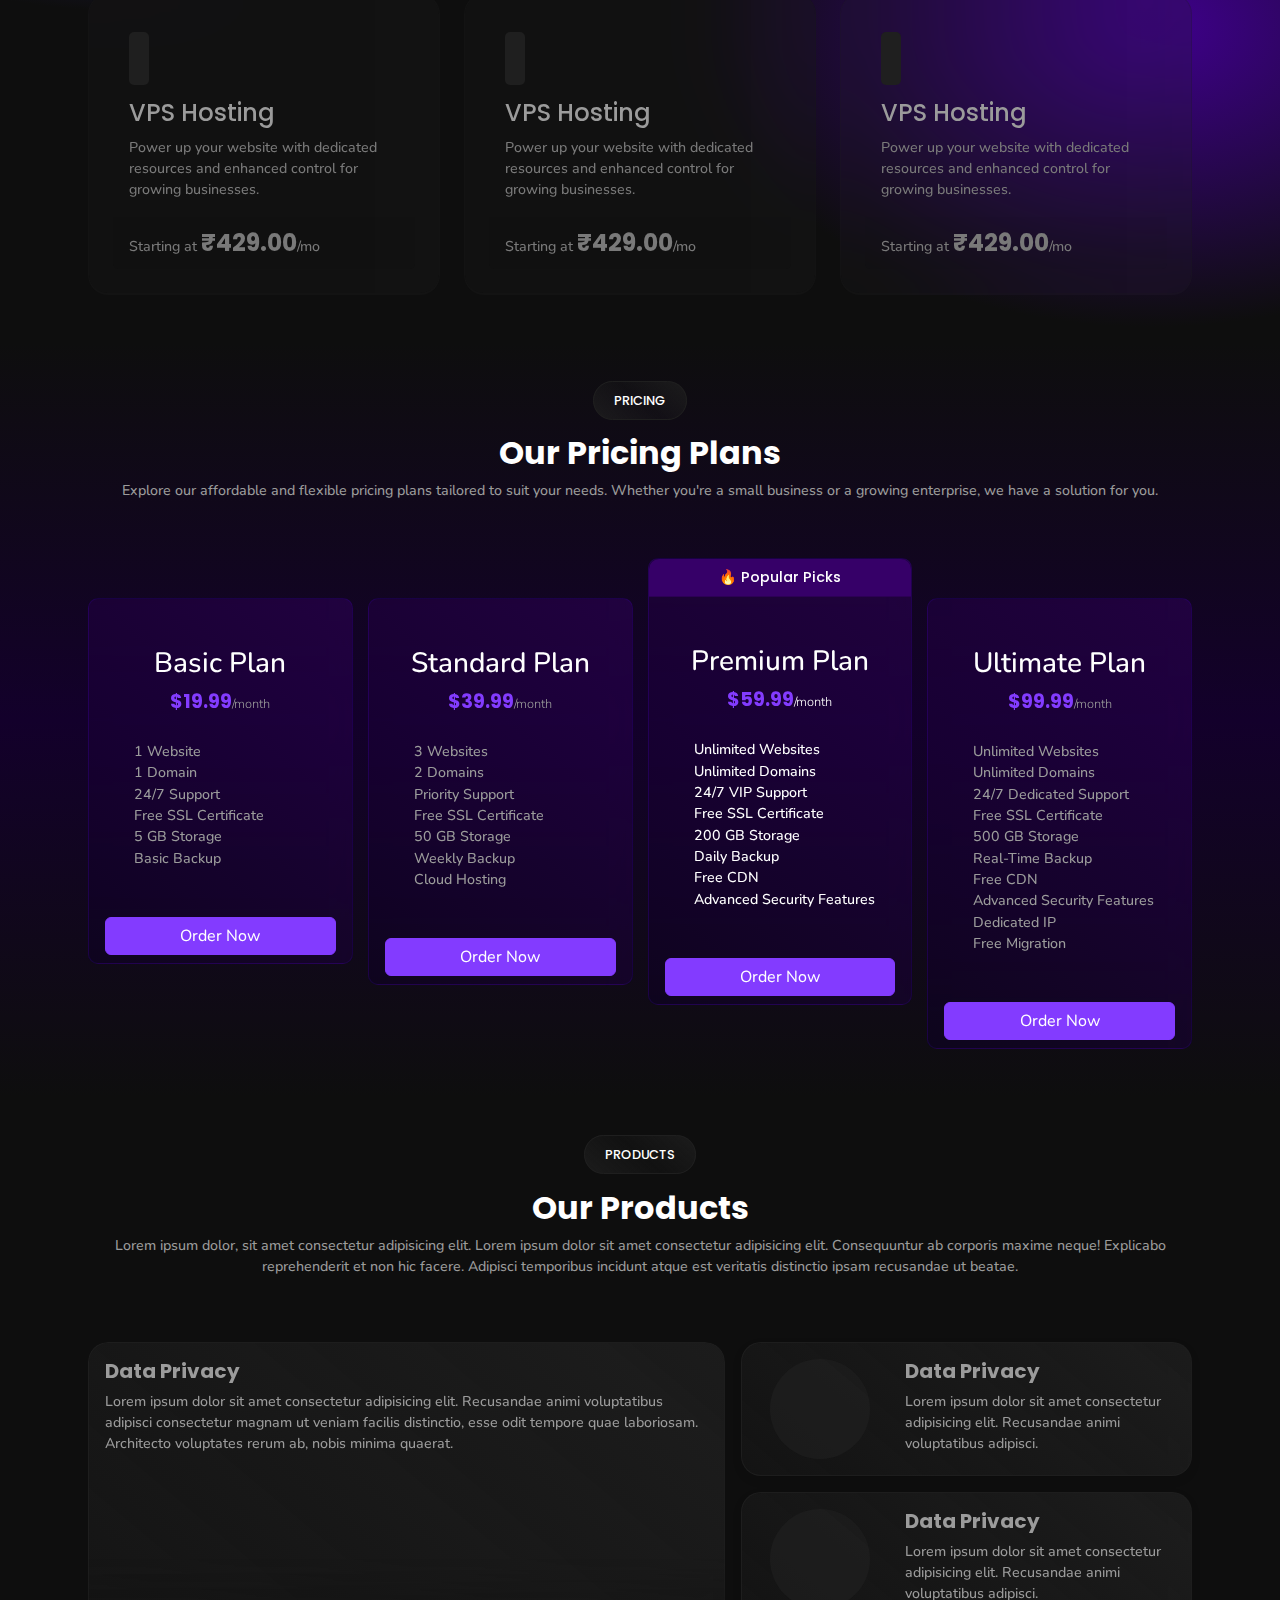
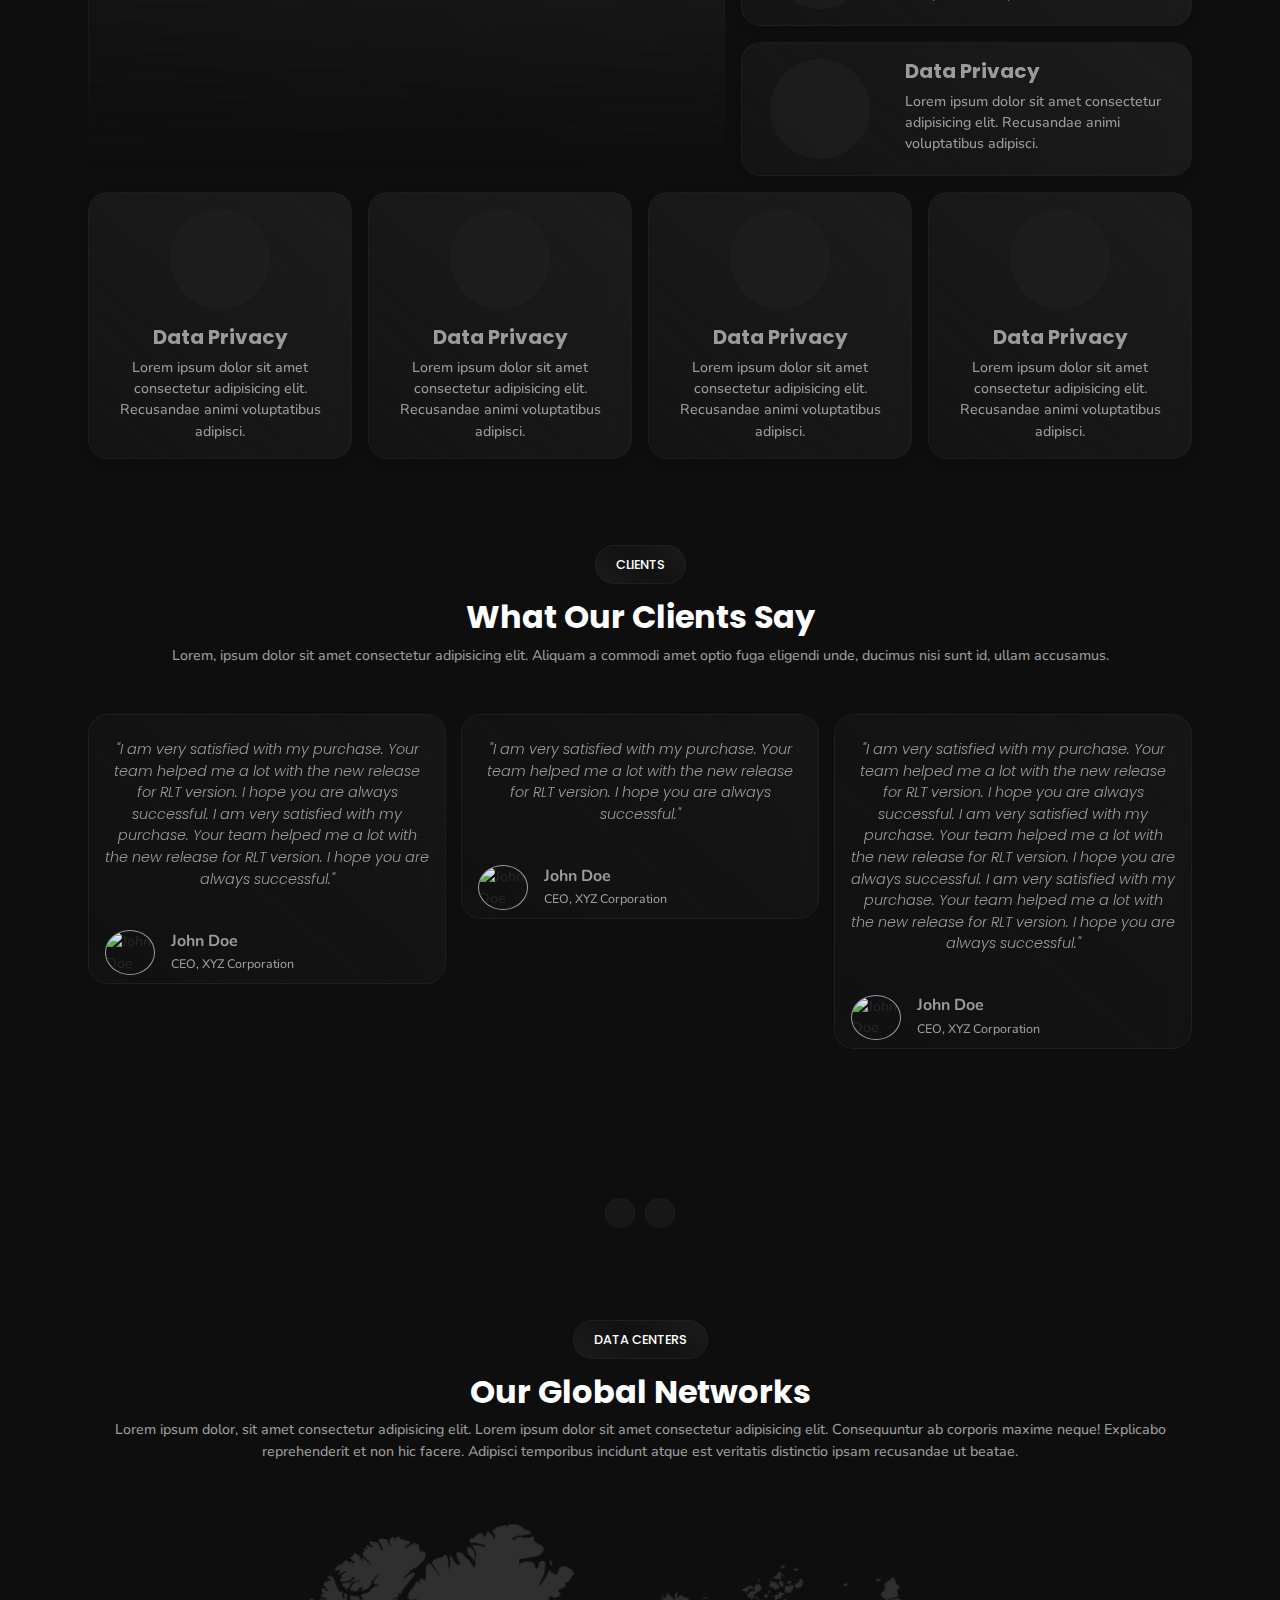
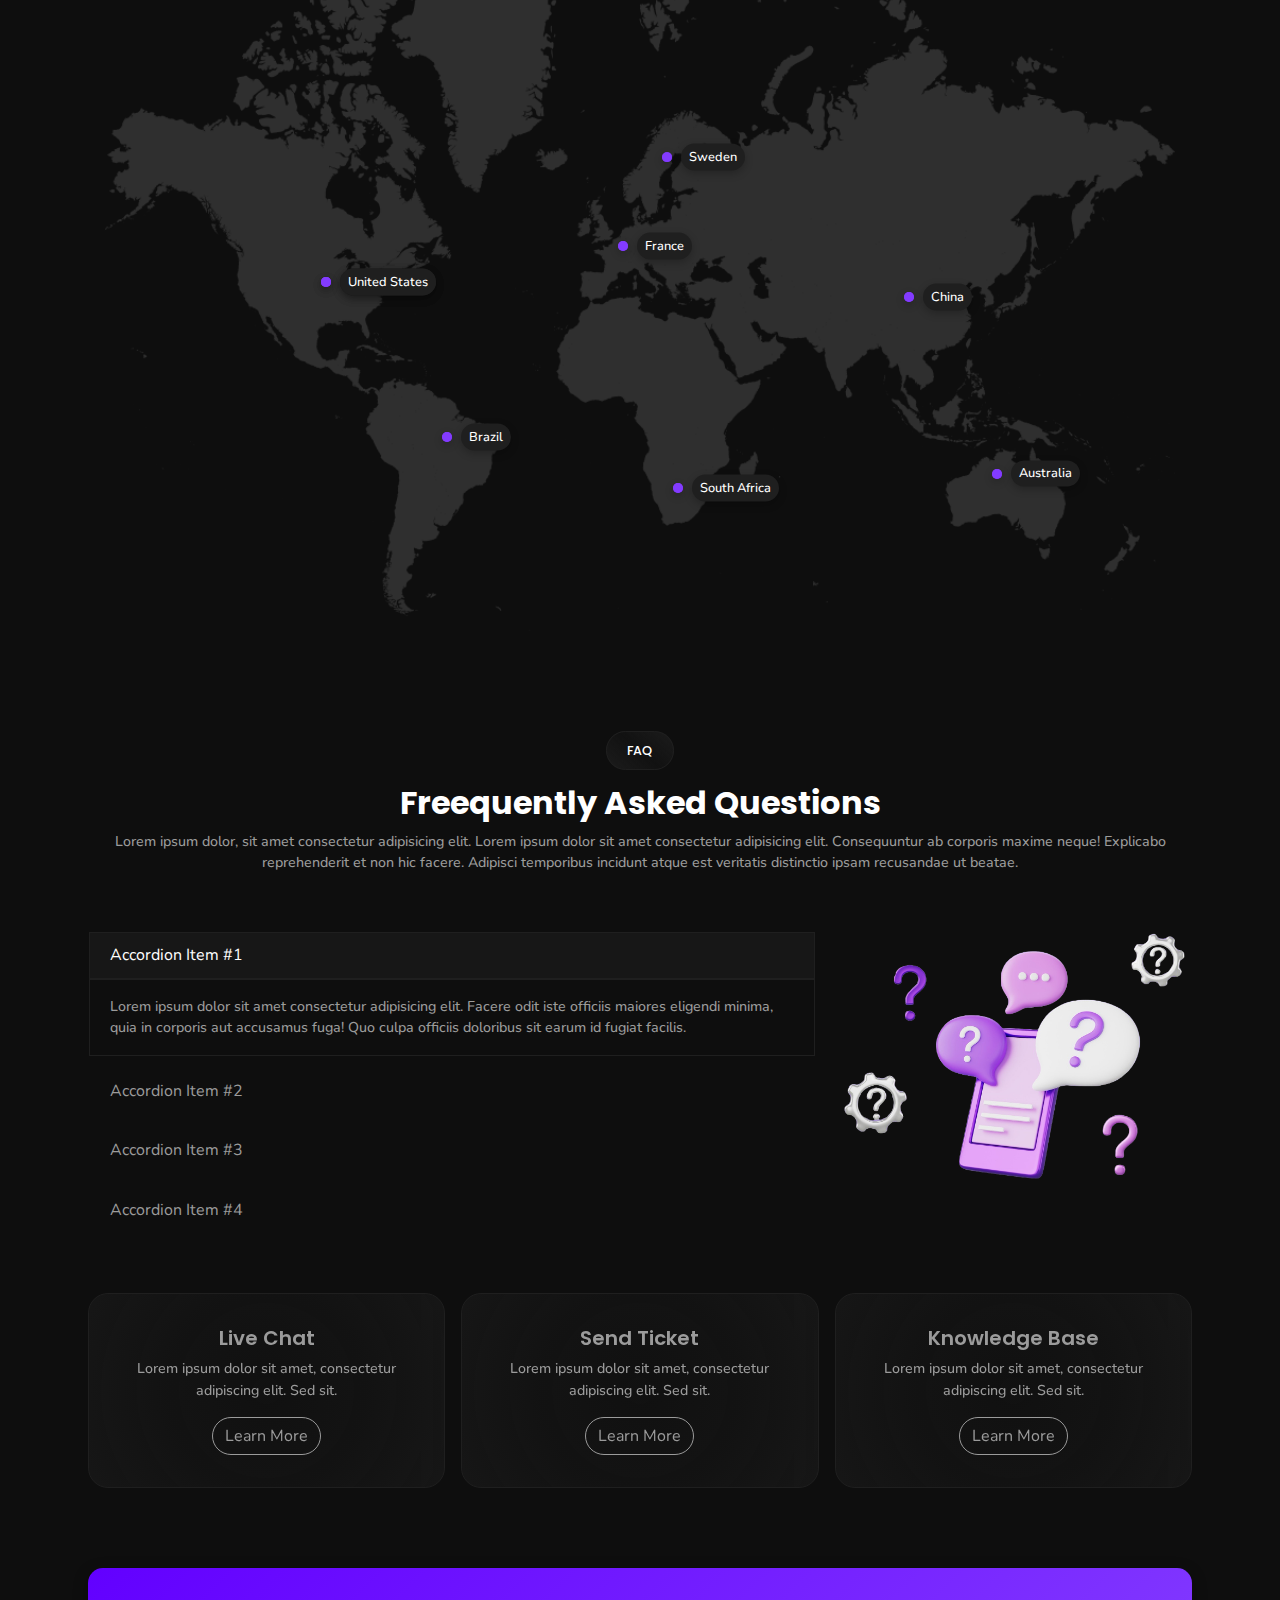
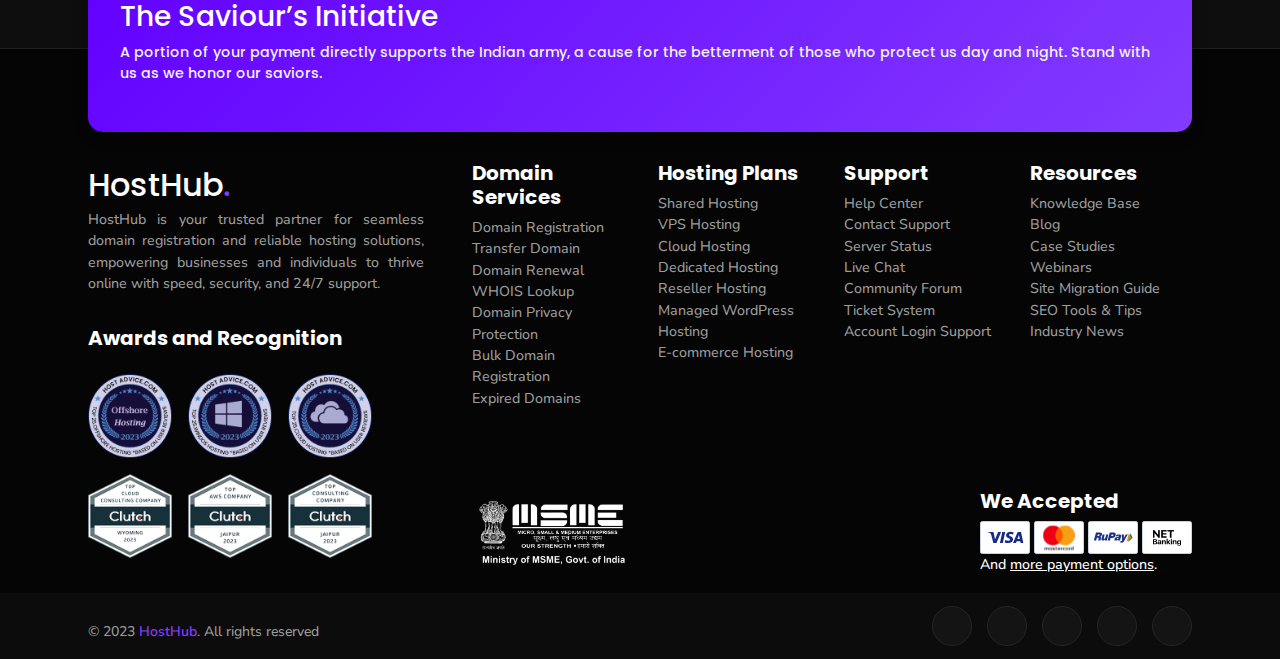
==== commit 7b300a1a: "update" ====
--- a/index.html
+++ b/index.html
@@ -767,6 +767,7 @@
                             </div>
                             <blockquote class="blockquote text-center">
                                 <p class="mb-0 fst-italic">"I am very satisfied with my purchase. Your team helped me a
+                                    lot with the new release for RLT version. I hope you are always successful. I am very satisfied with my purchase. Your team helped me a
                                     lot with the new release for RLT version. I hope you are always successful."</p>
                             </blockquote>
                         </div>
@@ -816,6 +817,8 @@
                             </div>
                             <blockquote class="blockquote text-center">
                                 <p class="mb-0 fst-italic">"I am very satisfied with my purchase. Your team helped me a
+                                    lot with the new release for RLT version. I hope you are always successful. I am very satisfied with my purchase. Your team helped me a
+                                    lot with the new release for RLT version. I hope you are always successful. I am very satisfied with my purchase. Your team helped me a
                                     lot with the new release for RLT version. I hope you are always successful."</p>
                             </blockquote>
                         </div>
@@ -864,6 +867,10 @@
                             </div>
                             <blockquote class="blockquote text-center">
                                 <p class="mb-0 fst-italic">"I am very satisfied with my purchase. Your team helped me a
+                                    lot with the new release for RLT version. I hope you are always successful. I am very satisfied with my purchase. Your team helped me a
+                                    lot with the new release for RLT version. I hope you are always successful. I am very satisfied with my purchase. Your team helped me a
+                                    lot with the new release for RLT version. I hope you are always successful. I am very satisfied with my purchase. Your team helped me a
+                                    lot with the new release for RLT version. I hope you are always successful. I am very satisfied with my purchase. Your team helped me a
                                     lot with the new release for RLT version. I hope you are always successful."</p>
                             </blockquote>
                         </div>
